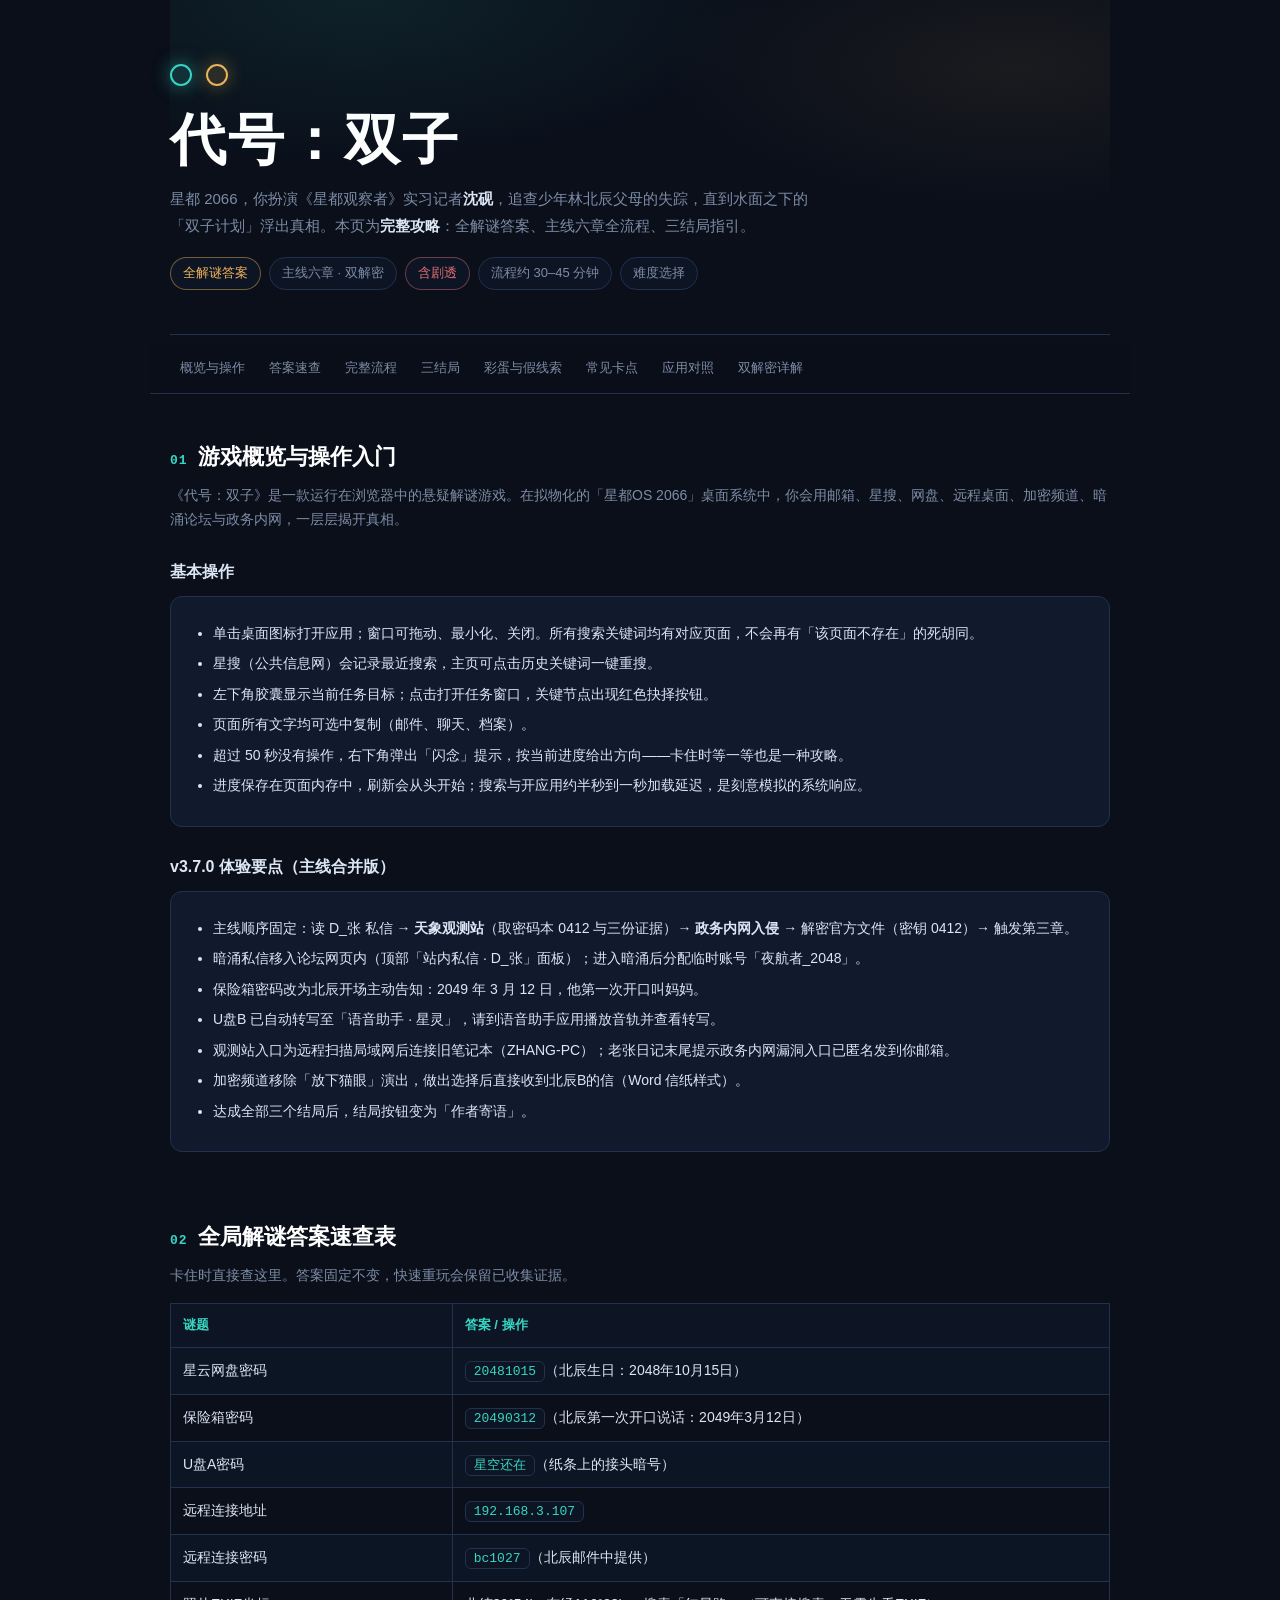
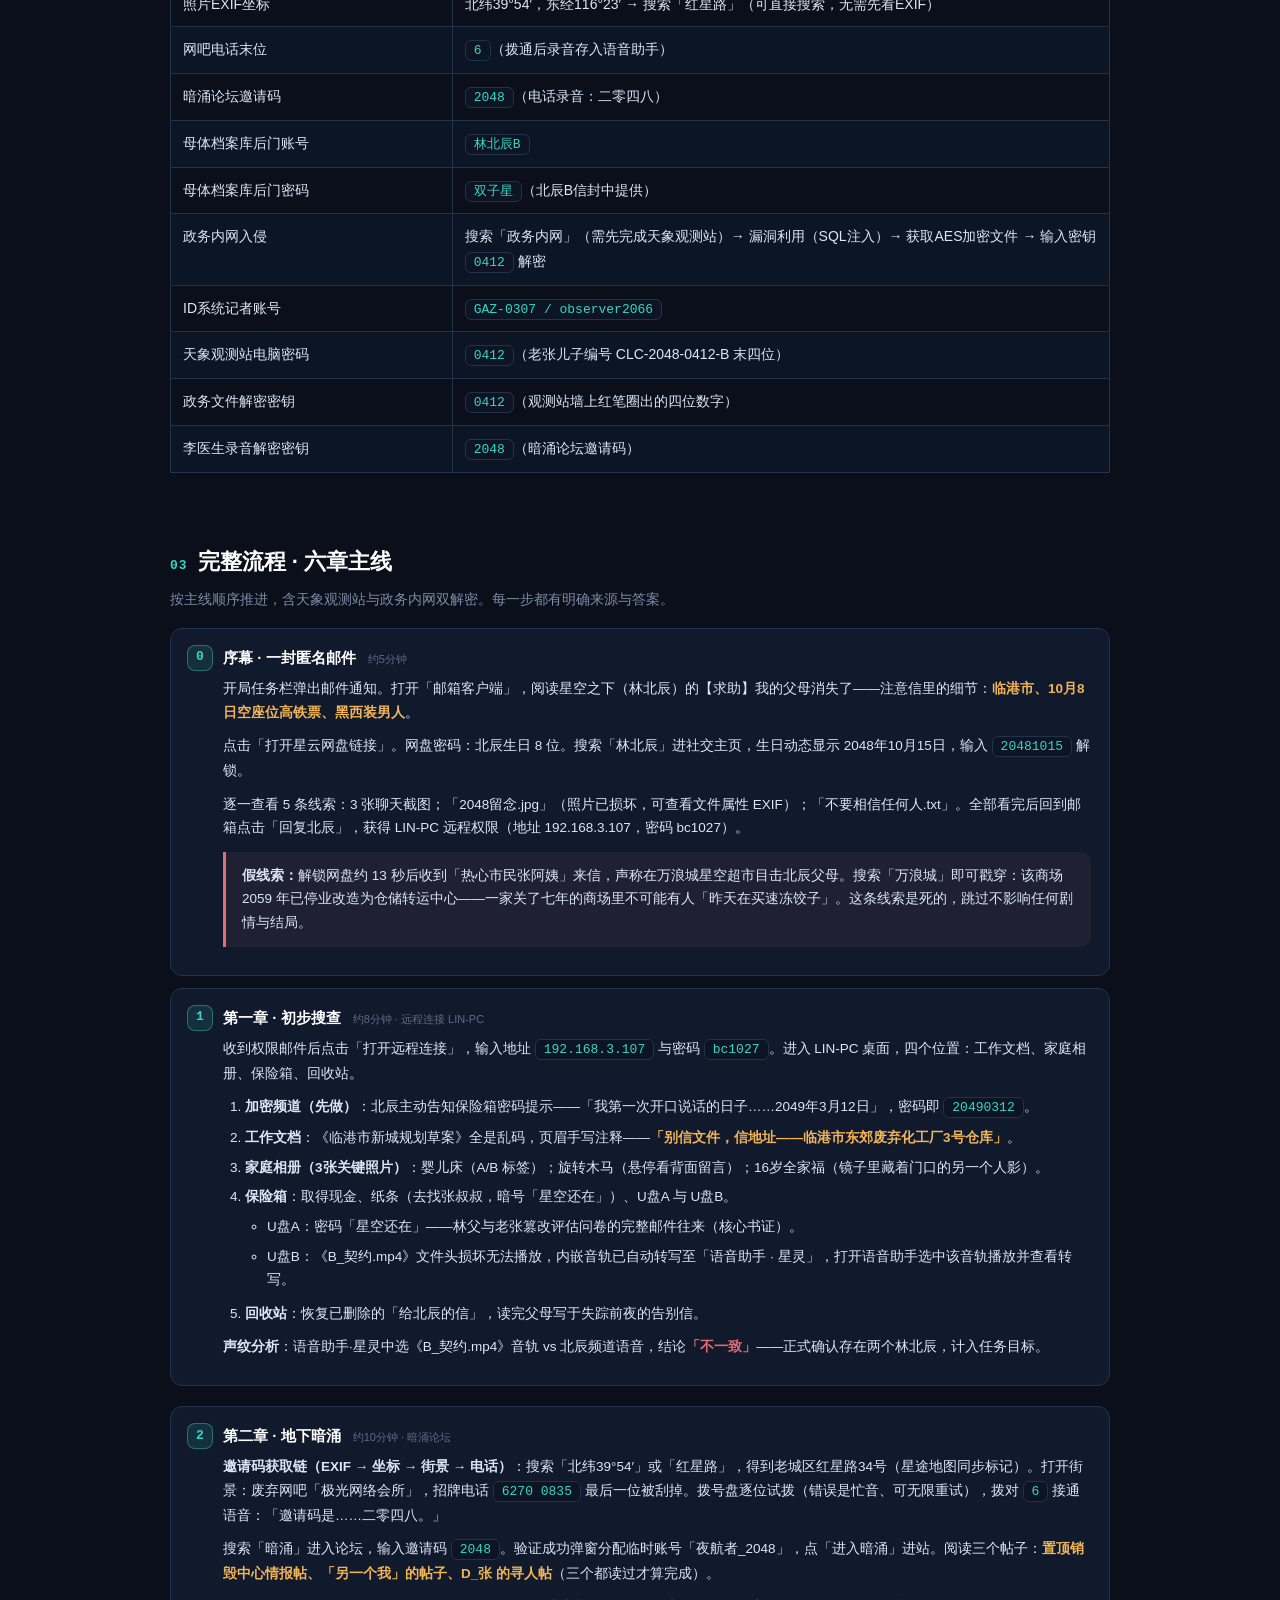
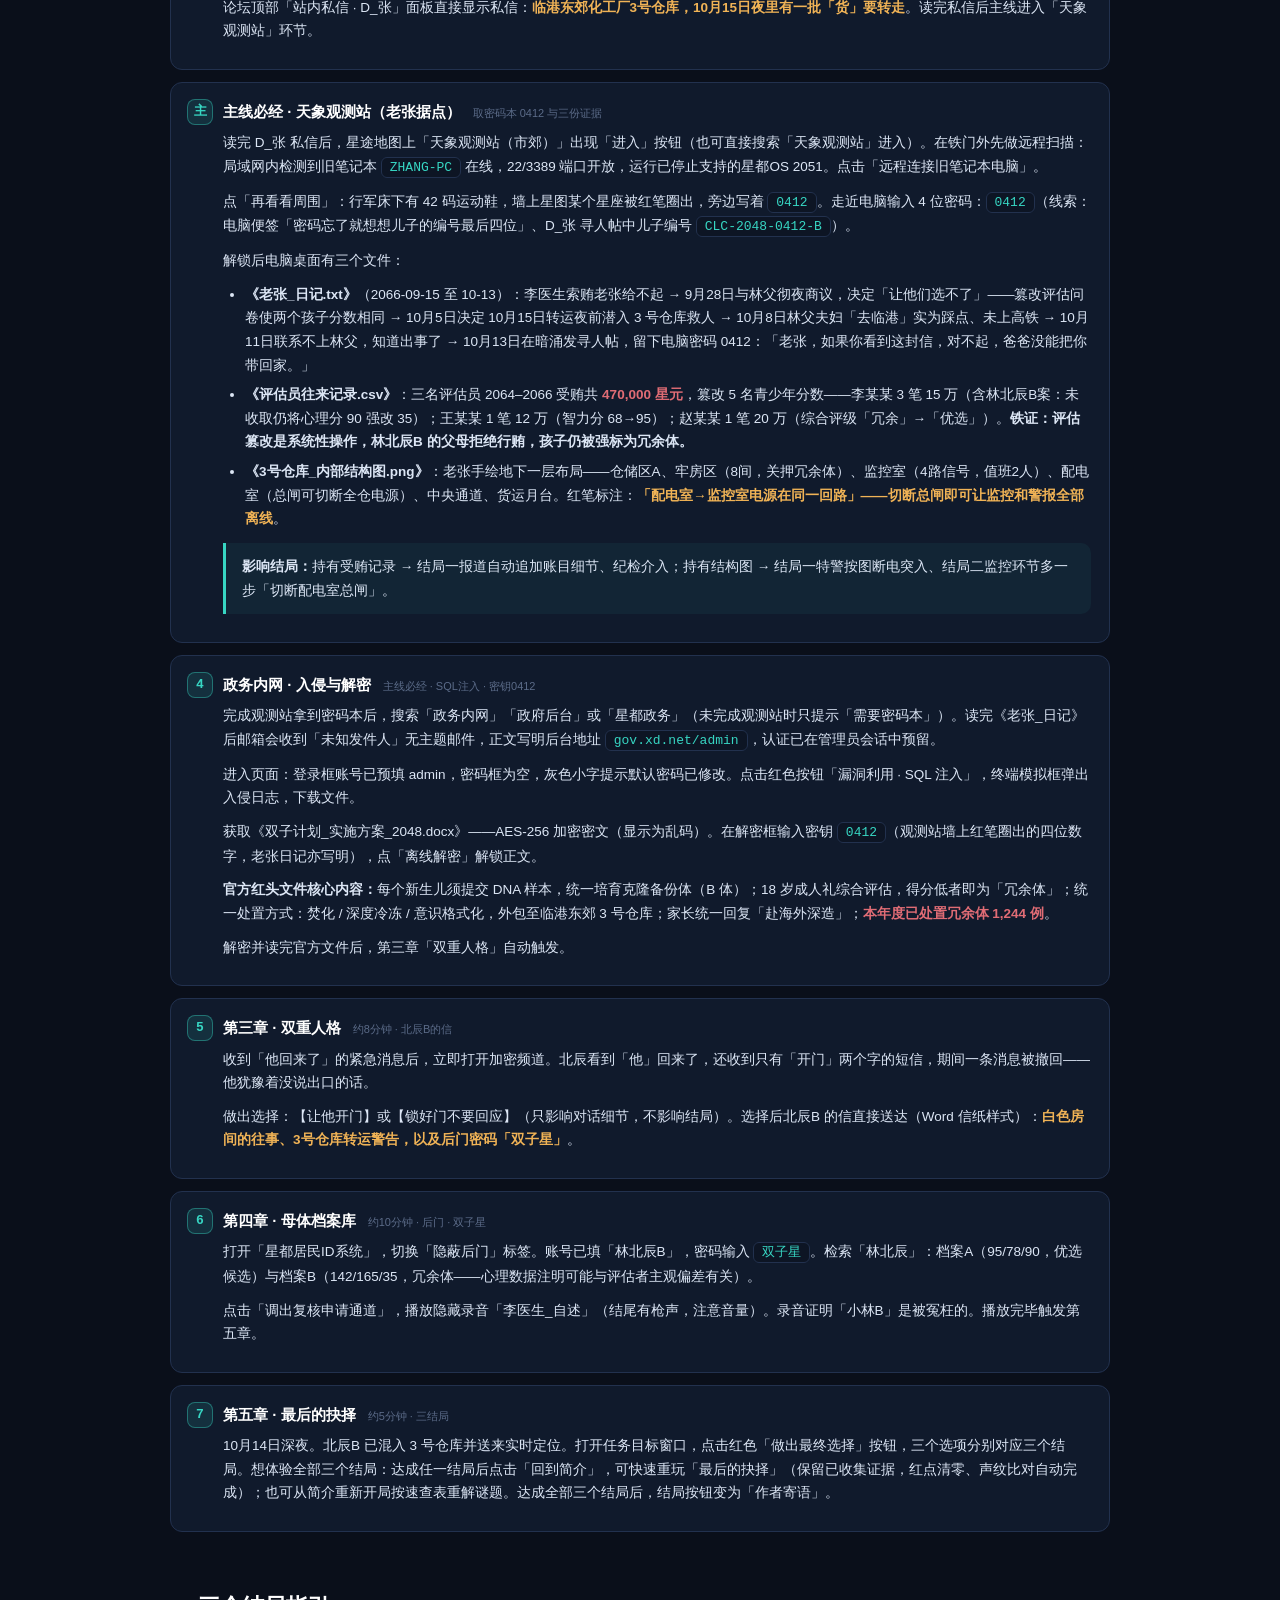
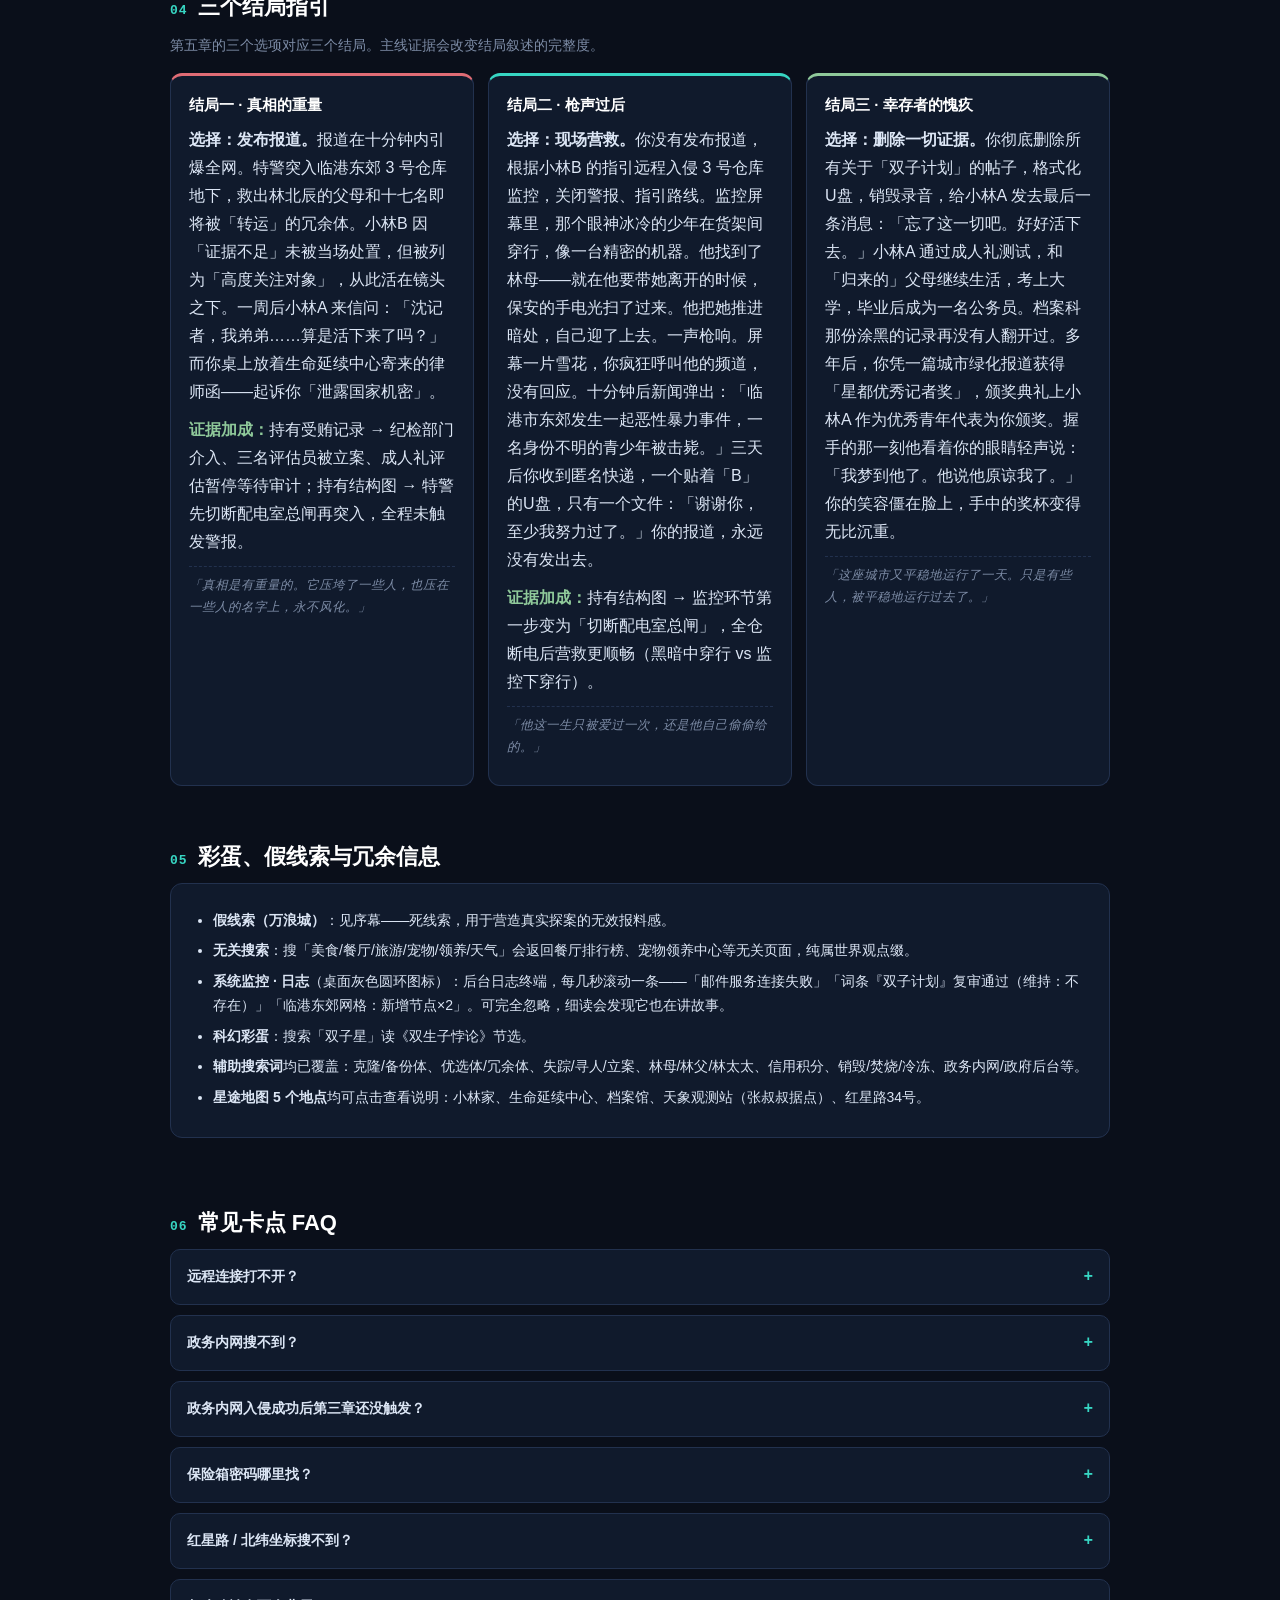
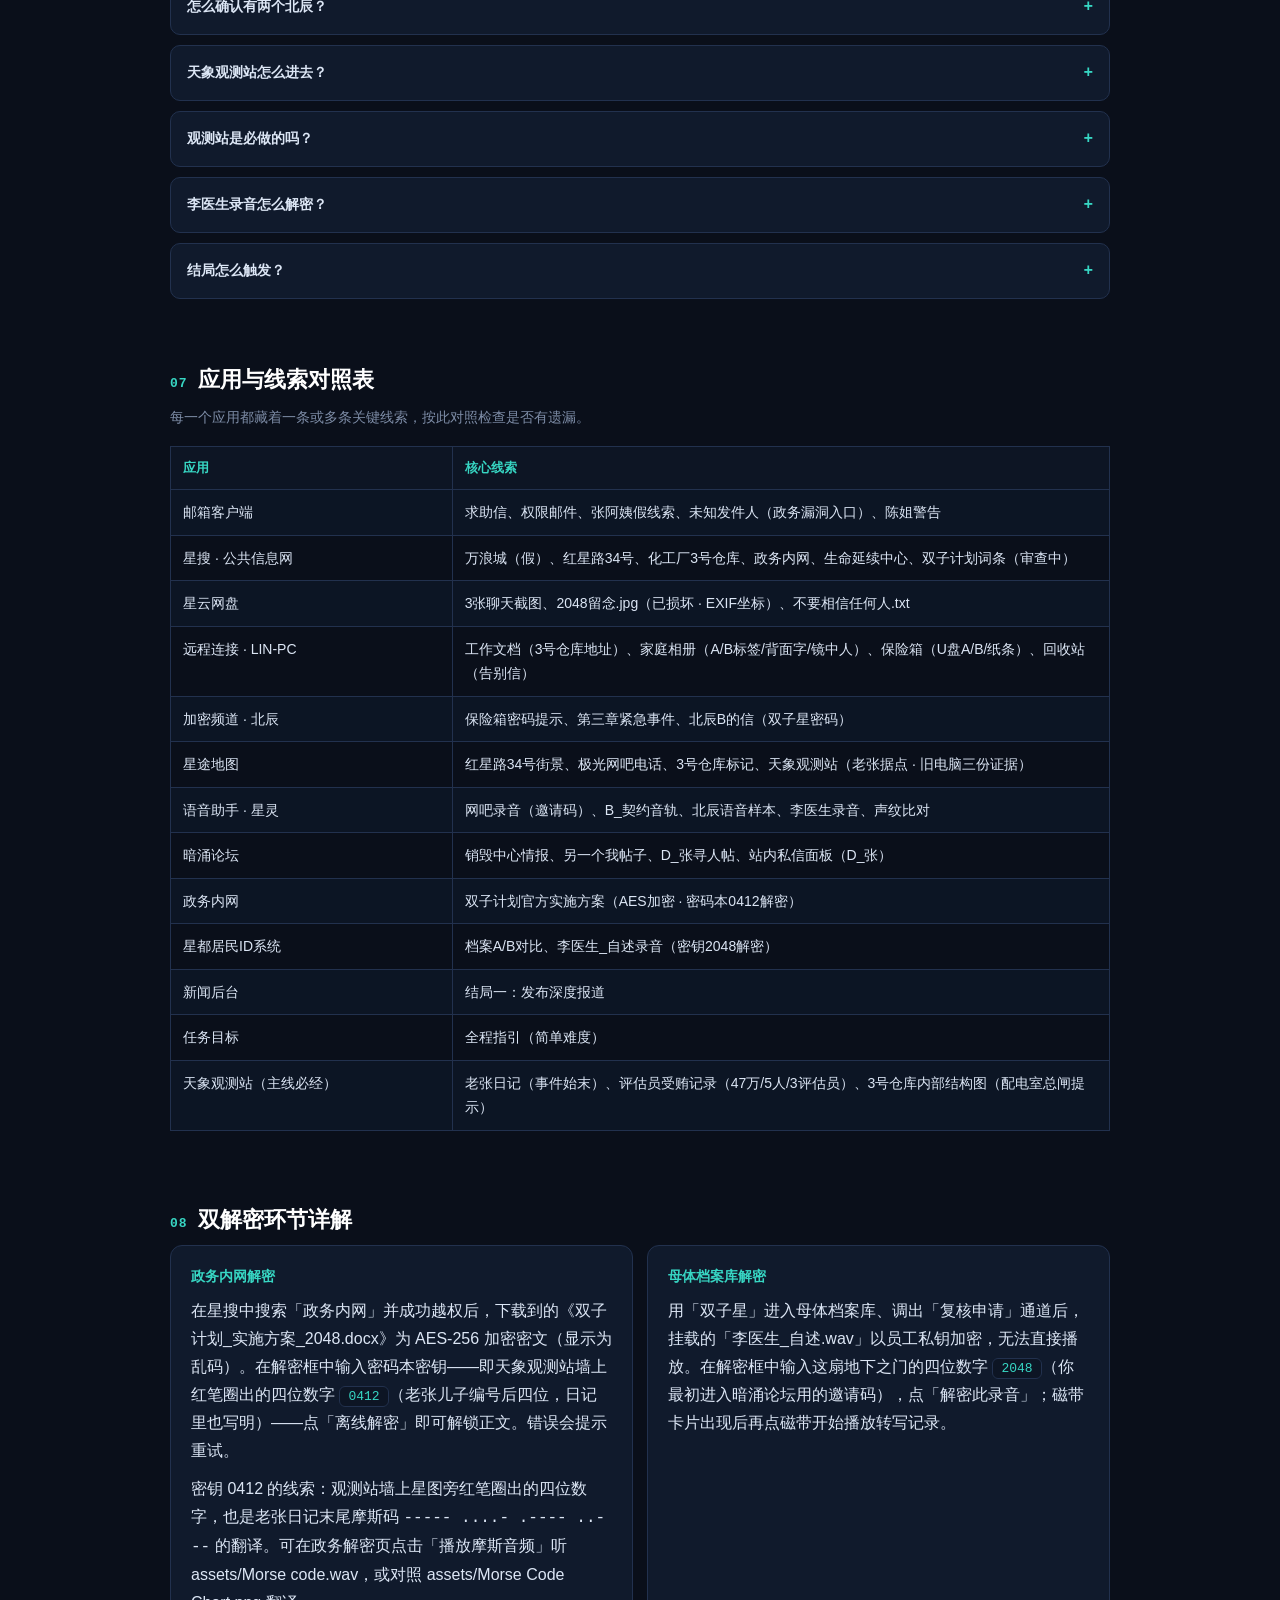
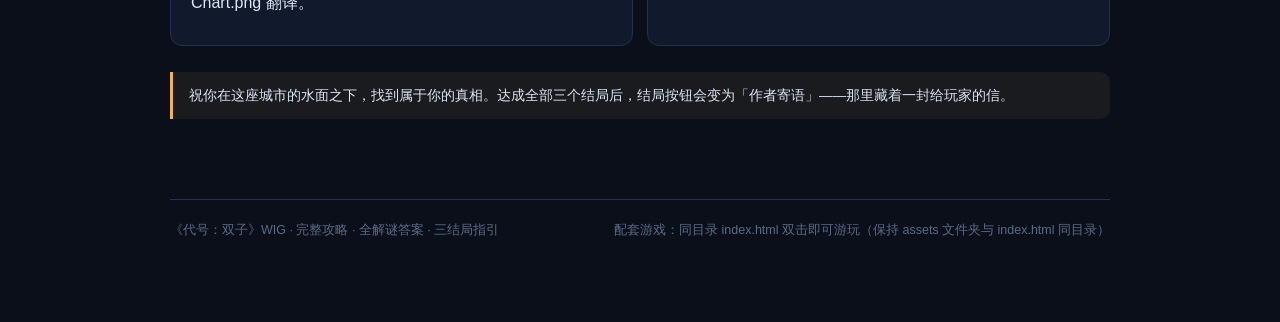
==== Strategy Guide.html @ 570def4f "Add files via upload" ====
<!DOCTYPE html>
<html lang="zh-CN">
<head>
<meta charset="UTF-8">
<meta name="viewport" content="width=device-width, initial-scale=1.0">
<title>代号：双子 · 完整攻略</title>
<link rel="icon" href="data:image/svg+xml,%3Csvg xmlns='http://www.w3.org/2000/svg' viewBox='0 0 24 24'%3E%3Ccircle cx='9' cy='12' r='4' fill='none' stroke='%2337d6c3' stroke-width='2'/%3E%3Ccircle cx='15' cy='12' r='4' fill='none' stroke='%23f0b356' stroke-width='2'/%3E%3C/svg%3E">
<style>
  :root{
    --bg:#0a0f1a; --panel:#101a2c; --panel2:#0d1524; --line:#22314e;
    --ink:#dce6f5; --dim:#7d8ca6; --dim2:#5b6b88;
    --cy:#37d6c3; --gold:#f0b356; --red:#e06c75; --green:#8fc99a; --blue:#7fb8d8;
    --mono:Consolas,"Courier New",monospace;
  }
  *{box-sizing:border-box;margin:0;padding:0;}
  html{scroll-behavior:smooth;}
  body{background:var(--bg);color:var(--ink);font-family:"Noto Sans SC","Microsoft YaHei","PingFang SC",sans-serif;line-height:1.75;}
  .wrap{max-width:980px;margin:0 auto;padding:0 20px 80px;}
  a{color:var(--cy);text-decoration:none;}
  a:hover{text-decoration:underline;}

  /* ===== Hero ===== */
  .hero{position:relative;padding:64px 0 44px;border-bottom:1px solid var(--line);margin-bottom:8px;}
  .hero::before{content:"";position:absolute;inset:0;background:radial-gradient(600px 240px at 20% 0%,rgba(55,214,195,.09),transparent 70%),radial-gradient(500px 200px at 90% 20%,rgba(240,179,86,.07),transparent 70%);pointer-events:none;}
  .twins{display:flex;gap:14px;align-items:center;margin-bottom:22px;}
  .dot{width:22px;height:22px;border-radius:50%;}
  .dotA{background:rgba(55,214,195,.14);border:2px solid var(--cy);box-shadow:0 0 18px rgba(55,214,195,.5);}
  .dotB{background:rgba(240,179,86,.14);border:2px solid var(--gold);box-shadow:0 0 18px rgba(240,179,86,.4);}
  .hero h1{font-size:clamp(34px,6vw,56px);font-weight:800;letter-spacing:2px;color:#fff;line-height:1.15;}
  .hero .sub{margin-top:14px;font-size:15px;color:var(--dim);max-width:640px;}
  .hero .sub b{color:var(--ink);font-weight:600;}
  .hero .meta{margin-top:18px;display:flex;flex-wrap:wrap;gap:8px;}
  .tag{font-size:13px;padding:4px 12px;border-radius:999px;border:1px solid var(--line);color:var(--dim);background:var(--panel2);}
  .tag.hot{border-color:rgba(240,179,86,.45);color:var(--gold);}
  .tag.warn{border-color:rgba(224,108,117,.45);color:var(--red);}

  /* ===== Sticky nav ===== */
  nav{position:sticky;top:0;z-index:50;background:rgba(10,15,26,.92);backdrop-filter:blur(8px);border-bottom:1px solid var(--line);margin:0 -20px;padding:0 20px;}
  .nav-inner{max-width:980px;margin:0 auto;display:flex;gap:4px;overflow-x:auto;white-space:nowrap;padding:8px 0;}
  .nav-inner a{font-size:13px;color:var(--dim);padding:6px 10px;border-radius:8px;}
  .nav-inner a:hover{color:var(--cy);background:rgba(55,214,195,.08);text-decoration:none;}

  /* ===== Sections ===== */
  section{padding:44px 0 8px;}
  h2{font-size:22px;font-weight:800;color:#fff;margin-bottom:6px;display:flex;align-items:baseline;gap:10px;}
  h2 .no{font-family:var(--mono);font-size:13px;color:var(--cy);letter-spacing:1px;}
  .sec-note{font-size:13px;color:var(--dim2);margin-bottom:18px;}
  h3{font-size:16px;font-weight:700;color:var(--ink);margin:26px 0 10px;}
  p{margin-bottom:10px;}
  .lead{font-size:14px;color:var(--dim);margin-bottom:16px;}

  .panel{background:var(--panel);border:1px solid var(--line);border-radius:12px;padding:18px 20px;margin-bottom:14px;}
  .panel .tt{font-weight:700;color:var(--cy);font-size:14px;margin-bottom:8px;}
  ul,ol{margin:6px 0 10px 22px;font-size:14px;}
  li{margin-bottom:6px;}
  .k{color:var(--gold);font-weight:700;}
  .r{color:var(--red);font-weight:700;}
  .g{color:var(--green);font-weight:700;}
  .mono{font-family:var(--mono);}
  .code{font-family:var(--mono);background:var(--panel2);border:1px solid var(--line);border-radius:6px;padding:2px 8px;font-size:13px;color:var(--cy);}
  .callout{border-left:3px solid var(--gold);background:rgba(240,179,86,.07);border-radius:0 10px 10px 0;padding:12px 16px;font-size:13.5px;margin:12px 0;}
  .callout.red{border-left-color:var(--red);background:rgba(224,108,117,.07);}
  .callout.cy{border-left-color:var(--cy);background:rgba(55,214,195,.06);}

  /* ===== Quick answers table ===== */
  table{width:100%;border-collapse:collapse;margin:12px 0 18px;font-size:14px;table-layout:fixed;}
  colgroup col.c1{width:30%;}
  colgroup col.c2{width:70%;}
  th{background:var(--panel2);color:var(--cy);text-align:left;font-weight:700;font-size:13px;padding:10px 12px;border:1px solid var(--line);}
  td{padding:10px 12px;border:1px solid var(--line);vertical-align:top;color:var(--ink);}
  tr:nth-child(even) td{background:rgba(16,26,44,.55);}
  td .code{white-space:normal;word-break:break-all;}

  /* ===== Flow steps ===== */
  .step{position:relative;padding:16px 18px 16px 52px;border:1px solid var(--line);border-radius:12px;background:var(--panel);margin-bottom:12px;}
  .step .num{position:absolute;left:16px;top:16px;width:26px;height:26px;border-radius:8px;background:rgba(55,214,195,.12);border:1px solid rgba(55,214,195,.4);color:var(--cy);font-family:var(--mono);font-size:13px;display:flex;align-items:center;justify-content:center;font-weight:700;}
  .step h4{font-size:15px;color:#fff;margin-bottom:6px;}
  .step h4 .dur{font-size:11px;color:var(--dim2);font-weight:400;margin-left:8px;}
  .step p,.step li{font-size:13.5px;}

  /* ===== Endings ===== */
  .endings{display:flex;flex-wrap:wrap;gap:14px;margin-top:12px;}
  .ending{flex:1 1 280px;border:1px solid var(--line);border-radius:12px;padding:16px 18px;background:var(--panel);}
  .ending.e1{border-top:3px solid var(--red);}
  .ending.e2{border-top:3px solid var(--cy);}
  .ending.e3{border-top:3px solid var(--green);}
  .ending h4{font-size:15px;color:#fff;margin-bottom:8px;}
  .ending .q{font-style:italic;font-size:12.5px;color:var(--dim);border-top:1px dashed var(--line);margin-top:10px;padding-top:8px;}

  /* ===== FAQ ===== */
  details{background:var(--panel);border:1px solid var(--line);border-radius:10px;margin-bottom:10px;overflow:hidden;}
  summary{cursor:pointer;padding:13px 16px;font-size:14px;font-weight:600;color:var(--ink);list-style:none;display:flex;justify-content:space-between;align-items:center;}
  summary::-webkit-details-marker{display:none;}
  summary::after{content:"+";font-family:var(--mono);color:var(--cy);font-size:16px;}
  details[open] summary::after{content:"–";}
  details .faq-body{padding:0 16px 14px;font-size:13.5px;color:var(--dim);}

  .two-col{display:flex;flex-wrap:wrap;gap:14px;}
  .two-col>div{flex:1 1 420px;}
  footer{margin-top:60px;padding-top:20px;border-top:1px solid var(--line);font-size:12.5px;color:var(--dim2);display:flex;justify-content:space-between;flex-wrap:wrap;gap:8px;}
  @media(max-width:640px){
    .hero{padding:44px 0 32px;}
    section{padding:32px 0 6px;}
    h2{font-size:19px;}
    .nav-inner a{padding:12px 10px;font-size:13px;min-height:44px;display:flex;align-items:center;}
  }
</style>
</head>
<body>
<div class="wrap">

  <header class="hero">
    <div class="twins"><span class="dot dotA"></span><span class="dot dotB"></span></div>
    <h1>代号：双子</h1>
    <p class="sub">星都 2066，你扮演《星都观察者》实习记者<b>沈砚</b>，追查少年林北辰父母的失踪，直到水面之下的「双子计划」浮出真相。本页为<b>完整攻略</b>：全解谜答案、主线六章全流程、三结局指引。</p>
    <div class="meta">
      <span class="tag hot">全解谜答案</span>
      <span class="tag">主线六章 · 双解密</span>
      <span class="tag warn">含剧透</span>
      <span class="tag">流程约 30–45 分钟</span>
      <span class="tag">难度选择</span>
    </div>
  </header>

  <nav><div class="nav-inner">
    <a href="#overview">概览与操作</a>
    <a href="#answers">答案速查</a>
    <a href="#flow">完整流程</a>
    <a href="#endings">三结局</a>
    <a href="#easter">彩蛋与假线索</a>
    <a href="#faq">常见卡点</a>
    <a href="#apps">应用对照</a>
    <a href="#decrypt">双解密详解</a>
  </div></nav>

  <!-- ===== 概览 ===== -->
  <section id="overview">
    <h2><span class="no">01</span>游戏概览与操作入门</h2>
    <p class="lead">《代号：双子》是一款运行在浏览器中的悬疑解谜游戏。在拟物化的「星都OS 2066」桌面系统中，你会用邮箱、星搜、网盘、远程桌面、加密频道、暗涌论坛与政务内网，一层层揭开真相。</p>

    <h3>基本操作</h3>
    <div class="panel">
      <ul>
        <li>单击桌面图标打开应用；窗口可拖动、最小化、关闭。所有搜索关键词均有对应页面，不会再有「该页面不存在」的死胡同。</li>
        <li>星搜（公共信息网）会记录最近搜索，主页可点击历史关键词一键重搜。</li>
        <li>左下角胶囊显示当前任务目标；点击打开任务窗口，关键节点出现红色抉择按钮。</li>
        <li>页面所有文字均可选中复制（邮件、聊天、档案）。</li>
        <li>超过 50 秒没有操作，右下角弹出「闪念」提示，按当前进度给出方向——卡住时等一等也是一种攻略。</li>
        <li>进度保存在页面内存中，刷新会从头开始；搜索与开应用约半秒到一秒加载延迟，是刻意模拟的系统响应。</li>
      </ul>
    </div>

    <h3>v3.7.0 体验要点（主线合并版）</h3>
    <div class="panel">
      <ul>
        <li>主线顺序固定：读 D_张 私信 → <b>天象观测站</b>（取密码本 0412 与三份证据）→ <b>政务内网入侵</b> → 解密官方文件（密钥 0412）→ 触发第三章。</li>
        <li>暗涌私信移入论坛网页内（顶部「站内私信 · D_张」面板）；进入暗涌后分配临时账号「夜航者_2048」。</li>
        <li>保险箱密码改为北辰开场主动告知：2049 年 3 月 12 日，他第一次开口叫妈妈。</li>
        <li>U盘B 已自动转写至「语音助手 · 星灵」，请到语音助手应用播放音轨并查看转写。</li>
        <li>观测站入口为远程扫描局域网后连接旧笔记本（ZHANG-PC）；老张日记末尾提示政务内网漏洞入口已匿名发到你邮箱。</li>
        <li>加密频道移除「放下猫眼」演出，做出选择后直接收到北辰B的信（Word 信纸样式）。</li>
        <li>达成全部三个结局后，结局按钮变为「作者寄语」。</li>
      </ul>
    </div>
  </section>

  <!-- ===== 答案速查 ===== -->
  <section id="answers">
    <h2><span class="no">02</span>全局解谜答案速查表</h2>
    <p class="lead">卡住时直接查这里。答案固定不变，快速重玩会保留已收集证据。</p>
    <table>
      <colgroup><col class="c1"><col class="c2"></colgroup>
      <tr><th>谜题</th><th>答案 / 操作</th></tr>
      <tr><td>星云网盘密码</td><td><span class="code">20481015</span>（北辰生日：2048年10月15日）</td></tr>
      <tr><td>保险箱密码</td><td><span class="code">20490312</span>（北辰第一次开口说话：2049年3月12日）</td></tr>
      <tr><td>U盘A密码</td><td><span class="code">星空还在</span>（纸条上的接头暗号）</td></tr>
      <tr><td>远程连接地址</td><td><span class="code">192.168.3.107</span></td></tr>
      <tr><td>远程连接密码</td><td><span class="code">bc1027</span>（北辰邮件中提供）</td></tr>
      <tr><td>照片EXIF坐标</td><td>北纬39°54′，东经116°23′ → 搜索「红星路」（可直接搜索，无需先看EXIF）</td></tr>
      <tr><td>网吧电话末位</td><td><span class="code">6</span>（拨通后录音存入语音助手）</td></tr>
      <tr><td>暗涌论坛邀请码</td><td><span class="code">2048</span>（电话录音：二零四八）</td></tr>
      <tr><td>母体档案库后门账号</td><td><span class="code">林北辰B</span></td></tr>
      <tr><td>母体档案库后门密码</td><td><span class="code">双子星</span>（北辰B信封中提供）</td></tr>
      <tr><td>政务内网入侵</td><td>搜索「政务内网」（需先完成天象观测站）→ 漏洞利用（SQL注入）→ 获取AES加密文件 → 输入密钥 <span class="code">0412</span> 解密</td></tr>
      <tr><td>ID系统记者账号</td><td><span class="code">GAZ-0307 / observer2066</span></td></tr>
      <tr><td>天象观测站电脑密码</td><td><span class="code">0412</span>（老张儿子编号 CLC-2048-0412-B 末四位）</td></tr>
      <tr><td>政务文件解密密钥</td><td><span class="code">0412</span>（观测站墙上红笔圈出的四位数字）</td></tr>
      <tr><td>李医生录音解密密钥</td><td><span class="code">2048</span>（暗涌论坛邀请码）</td></tr>
    </table>
  </section>

  <!-- ===== 完整流程 ===== -->
  <section id="flow">
    <h2><span class="no">03</span>完整流程 · 六章主线</h2>
    <p class="lead">按主线顺序推进，含天象观测站与政务内网双解密。每一步都有明确来源与答案。</p>

    <div class="step"><div class="num">0</div>
      <h4>序幕 · 一封匿名邮件 <span class="dur">约5分钟</span></h4>
      <p>开局任务栏弹出邮件通知。打开「邮箱客户端」，阅读星空之下（林北辰）的【求助】我的父母消失了——注意信里的细节：<span class="k">临港市、10月8日空座位高铁票、黑西装男人</span>。</p>
      <p>点击「打开星云网盘链接」。网盘密码：北辰生日 8 位。搜索「林北辰」进社交主页，生日动态显示 2048年10月15日，输入 <span class="code">20481015</span> 解锁。</p>
      <p>逐一查看 5 条线索：3 张聊天截图；「2048留念.jpg」（照片已损坏，可查看文件属性 EXIF）；「不要相信任何人.txt」。全部看完后回到邮箱点击「回复北辰」，获得 LIN-PC 远程权限（地址 192.168.3.107，密码 bc1027）。</p>
      <div class="callout red"><b>假线索：</b>解锁网盘约 13 秒后收到「热心市民张阿姨」来信，声称在万浪城星空超市目击北辰父母。搜索「万浪城」即可戳穿：该商场 2059 年已停业改造为仓储转运中心——一家关了七年的商场里不可能有人「昨天在买速冻饺子」。这条线索是死的，跳过不影响任何剧情与结局。</div>
    </div>

    <div class="step"><div class="num">1</div>
      <h4>第一章 · 初步搜查 <span class="dur">约8分钟 · 远程连接 LIN-PC</span></h4>
      <p>收到权限邮件后点击「打开远程连接」，输入地址 <span class="code">192.168.3.107</span> 与密码 <span class="code">bc1027</span>。进入 LIN-PC 桌面，四个位置：工作文档、家庭相册、保险箱、回收站。</p>
      <ol>
        <li><b>加密频道（先做）</b>：北辰主动告知保险箱密码提示——「我第一次开口说话的日子……2049年3月12日」，密码即 <span class="code">20490312</span>。</li>
        <li><b>工作文档</b>：《临港市新城规划草案》全是乱码，页眉手写注释——<span class="k">「别信文件，信地址——临港市东郊废弃化工厂3号仓库」</span>。</li>
        <li><b>家庭相册（3张关键照片）</b>：婴儿床（A/B 标签）；旋转木马（悬停看背面留言）；16岁全家福（镜子里藏着门口的另一个人影）。</li>
        <li><b>保险箱</b>：取得现金、纸条（去找张叔叔，暗号「星空还在」）、U盘A 与 U盘B。
          <ul>
            <li>U盘A：密码「星空还在」——林父与老张篡改评估问卷的完整邮件往来（核心书证）。</li>
            <li>U盘B：《B_契约.mp4》文件头损坏无法播放，内嵌音轨已自动转写至「语音助手 · 星灵」，打开语音助手选中该音轨播放并查看转写。</li>
          </ul>
        </li>
        <li><b>回收站</b>：恢复已删除的「给北辰的信」，读完父母写于失踪前夜的告别信。</li>
      </ol>
      <p><b>声纹分析</b>：语音助手·星灵中选《B_契约.mp4》音轨 vs 北辰频道语音，结论<span class="r">「不一致」</span>——正式确认存在两个林北辰，计入任务目标。</p>
    </div>
  </section>

    <div class="step"><div class="num">2</div>
      <h4>第二章 · 地下暗涌 <span class="dur">约10分钟 · 暗涌论坛</span></h4>
      <p><b>邀请码获取链（EXIF → 坐标 → 街景 → 电话）</b>：搜索「北纬39°54′」或「红星路」，得到老城区红星路34号（星途地图同步标记）。打开街景：废弃网吧「极光网络会所」，招牌电话 <span class="code">6270 0835</span> 最后一位被刮掉。拨号盘逐位试拨（错误是忙音、可无限重试），拨对 <span class="code">6</span> 接通语音：「邀请码是……二零四八。」</p>
      <p>搜索「暗涌」进入论坛，输入邀请码 <span class="code">2048</span>。验证成功弹窗分配临时账号「夜航者_2048」，点「进入暗涌」进站。阅读三个帖子：<span class="k">置顶销毁中心情报帖、「另一个我」的帖子、D_张 的寻人帖</span>（三个都读过才算完成）。</p>
      <p>论坛顶部「站内私信 · D_张」面板直接显示私信：<span class="k">临港东郊化工厂3号仓库，10月15日夜里有一批「货」要转走</span>。读完私信后主线进入「天象观测站」环节。</p>
    </div>

    <div class="step"><div class="num">主</div>
      <h4>主线必经 · 天象观测站（老张据点） <span class="dur">取密码本 0412 与三份证据</span></h4>
      <p>读完 D_张 私信后，星途地图上「天象观测站（市郊）」出现「进入」按钮（也可直接搜索「天象观测站」进入）。在铁门外先做远程扫描：局域网内检测到旧笔记本 <span class="code">ZHANG-PC</span> 在线，22/3389 端口开放，运行已停止支持的星都OS 2051。点击「远程连接旧笔记本电脑」。</p>
      <p>点「再看看周围」：行军床下有 42 码运动鞋，墙上星图某个星座被红笔圈出，旁边写着 <span class="code">0412</span>。走近电脑输入 4 位密码：<span class="code">0412</span>（线索：电脑便签「密码忘了就想想儿子的编号最后四位」、D_张 寻人帖中儿子编号 <span class="code">CLC-2048-0412-B</span>）。</p>
      <p>解锁后电脑桌面有三个文件：</p>
      <ul>
        <li><b>《老张_日记.txt》</b>（2066-09-15 至 10-13）：李医生索贿老张给不起 → 9月28日与林父彻夜商议，决定「让他们选不了」——篡改评估问卷使两个孩子分数相同 → 10月5日决定 10月15日转运夜前潜入 3 号仓库救人 → 10月8日林父夫妇「去临港」实为踩点、未上高铁 → 10月11日联系不上林父，知道出事了 → 10月13日在暗涌发寻人帖，留下电脑密码 0412：「老张，如果你看到这封信，对不起，爸爸没能把你带回家。」</li>
        <li><b>《评估员往来记录.csv》</b>：三名评估员 2064–2066 受贿共 <span class="r">470,000 星元</span>，篡改 5 名青少年分数——李某某 3 笔 15 万（含林北辰B案：未收取仍将心理分 90 强改 35）；王某某 1 笔 12 万（智力分 68→95）；赵某某 1 笔 20 万（综合评级「冗余」→「优选」）。<b>铁证：评估篡改是系统性操作，林北辰B 的父母拒绝行贿，孩子仍被强标为冗余体。</b></li>
        <li><b>《3号仓库_内部结构图.png》</b>：老张手绘地下一层布局——仓储区A、牢房区（8间，关押冗余体）、监控室（4路信号，值班2人）、配电室（总闸可切断全仓电源）、中央通道、货运月台。红笔标注：<span class="k">「配电室→监控室电源在同一回路」——切断总闸即可让监控和警报全部离线</span>。</li>
      </ul>
      <div class="callout cy"><b>影响结局：</b>持有受贿记录 → 结局一报道自动追加账目细节、纪检介入；持有结构图 → 结局一特警按图断电突入、结局二监控环节多一步「切断配电室总闸」。</div>
    </div>

    <div class="step"><div class="num">4</div>
      <h4>政务内网 · 入侵与解密 <span class="dur">主线必经 · SQL注入 · 密钥0412</span></h4>
      <p>完成观测站拿到密码本后，搜索「政务内网」「政府后台」或「星都政务」（未完成观测站时只提示「需要密码本」）。读完《老张_日记》后邮箱会收到「未知发件人」无主题邮件，正文写明后台地址 <span class="code">gov.xd.net/admin</span>，认证已在管理员会话中预留。</p>
      <p>进入页面：登录框账号已预填 admin，密码框为空，灰色小字提示默认密码已修改。点击红色按钮「漏洞利用 · SQL 注入」，终端模拟框弹出入侵日志，下载文件。</p>
      <p>获取《双子计划_实施方案_2048.docx》——AES-256 加密密文（显示为乱码）。在解密框输入密钥 <span class="code">0412</span>（观测站墙上红笔圈出的四位数字，老张日记亦写明），点「离线解密」解锁正文。</p>
      <p><b>官方红头文件核心内容：</b>每个新生儿须提交 DNA 样本，统一培育克隆备份体（B 体）；18 岁成人礼综合评估，得分低者即为「冗余体」；统一处置方式：焚化 / 深度冷冻 / 意识格式化，外包至临港东郊 3 号仓库；家长统一回复「赴海外深造」；<span class="r">本年度已处置冗余体 1,244 例</span>。</p>
      <p>解密并读完官方文件后，第三章「双重人格」自动触发。</p>
    </div>

    <div class="step"><div class="num">5</div>
      <h4>第三章 · 双重人格 <span class="dur">约8分钟 · 北辰B的信</span></h4>
      <p>收到「他回来了」的紧急消息后，立即打开加密频道。北辰看到「他」回来了，还收到只有「开门」两个字的短信，期间一条消息被撤回——他犹豫着没说出口的话。</p>
      <p>做出选择：【让他开门】或【锁好门不要回应】（只影响对话细节，不影响结局）。选择后北辰B 的信直接送达（Word 信纸样式）：<span class="k">白色房间的往事、3号仓库转运警告，以及后门密码「双子星」</span>。</p>
    </div>

    <div class="step"><div class="num">6</div>
      <h4>第四章 · 母体档案库 <span class="dur">约10分钟 · 后门 · 双子星</span></h4>
      <p>打开「星都居民ID系统」，切换「隐蔽后门」标签。账号已填「林北辰B」，密码输入 <span class="code">双子星</span>。检索「林北辰」：档案A（95/78/90，优选候选）与档案B（142/165/35，冗余体——心理数据注明可能与评估者主观偏差有关）。</p>
      <p>点击「调出复核申请通道」，播放隐藏录音「李医生_自述」（结尾有枪声，注意音量）。录音证明「小林B」是被冤枉的。播放完毕触发第五章。</p>
    </div>

    <div class="step"><div class="num">7</div>
      <h4>第五章 · 最后的抉择 <span class="dur">约5分钟 · 三结局</span></h4>
      <p>10月14日深夜。北辰B 已混入 3 号仓库并送来实时定位。打开任务目标窗口，点击红色「做出最终选择」按钮，三个选项分别对应三个结局。想体验全部三个结局：达成任一结局后点击「回到简介」，可快速重玩「最后的抉择」（保留已收集证据，红点清零、声纹比对自动完成）；也可从简介重新开局按速查表重解谜题。达成全部三个结局后，结局按钮变为「作者寄语」。</p>
    </div>
  </section>

  <!-- ===== 三结局 ===== -->
  <section id="endings">
    <h2><span class="no">04</span>三个结局指引</h2>
    <p class="lead">第五章的三个选项对应三个结局。主线证据会改变结局叙述的完整度。</p>
    <div class="endings">
      <div class="ending e1">
        <h4>结局一 · 真相的重量</h4>
        <p><b>选择：发布报道。</b>报道在十分钟内引爆全网。特警突入临港东郊 3 号仓库地下，救出林北辰的父母和十七名即将被「转运」的冗余体。小林B 因「证据不足」未被当场处置，但被列为「高度关注对象」，从此活在镜头之下。一周后小林A 来信问：「沈记者，我弟弟……算是活下来了吗？」而你桌上放着生命延续中心寄来的律师函——起诉你「泄露国家机密」。</p>
        <p><span class="g">证据加成：</span>持有受贿记录 → 纪检部门介入、三名评估员被立案、成人礼评估暂停等待审计；持有结构图 → 特警先切断配电室总闸再突入，全程未触发警报。</p>
        <p class="q">「真相是有重量的。它压垮了一些人，也压在一些人的名字上，永不风化。」</p>
      </div>
      <div class="ending e2">
        <h4>结局二 · 枪声过后</h4>
        <p><b>选择：现场营救。</b>你没有发布报道，根据小林B 的指引远程入侵 3 号仓库监控，关闭警报、指引路线。监控屏幕里，那个眼神冰冷的少年在货架间穿行，像一台精密的机器。他找到了林母——就在他要带她离开的时候，保安的手电光扫了过来。他把她推进暗处，自己迎了上去。一声枪响。屏幕一片雪花，你疯狂呼叫他的频道，没有回应。十分钟后新闻弹出：「临港市东郊发生一起恶性暴力事件，一名身份不明的青少年被击毙。」三天后你收到匿名快递，一个贴着「B」的U盘，只有一个文件：「谢谢你，至少我努力过了。」你的报道，永远没有发出去。</p>
        <p><span class="g">证据加成：</span>持有结构图 → 监控环节第一步变为「切断配电室总闸」，全仓断电后营救更顺畅（黑暗中穿行 vs 监控下穿行）。</p>
        <p class="q">「他这一生只被爱过一次，还是他自己偷偷给的。」</p>
      </div>
      <div class="ending e3">
        <h4>结局三 · 幸存者的愧疚</h4>
        <p><b>选择：删除一切证据。</b>你彻底删除所有关于「双子计划」的帖子，格式化U盘，销毁录音，给小林A 发去最后一条消息：「忘了这一切吧。好好活下去。」小林A 通过成人礼测试，和「归来的」父母继续生活，考上大学，毕业后成为一名公务员。档案科那份涂黑的记录再没有人翻开过。多年后，你凭一篇城市绿化报道获得「星都优秀记者奖」，颁奖典礼上小林A 作为优秀青年代表为你颁奖。握手的那一刻他看着你的眼睛轻声说：「我梦到他了。他说他原谅我了。」你的笑容僵在脸上，手中的奖杯变得无比沉重。</p>
        <p class="q">「这座城市又平稳地运行了一天。只是有些人，被平稳地运行过去了。」</p>
      </div>
    </div>
  </section>

  <!-- ===== 彩蛋与假线索 ===== -->
  <section id="easter">
    <h2><span class="no">05</span>彩蛋、假线索与冗余信息</h2>
    <div class="panel">
      <ul>
        <li><b>假线索（万浪城）</b>：见序幕——死线索，用于营造真实探案的无效报料感。</li>
        <li><b>无关搜索</b>：搜「美食/餐厅/旅游/宠物/领养/天气」会返回餐厅排行榜、宠物领养中心等无关页面，纯属世界观点缀。</li>
        <li><b>系统监控 · 日志</b>（桌面灰色圆环图标）：后台日志终端，每几秒滚动一条——「邮件服务连接失败」「词条『双子计划』复审通过（维持：不存在）」「临港东郊网格：新增节点×2」。可完全忽略，细读会发现它也在讲故事。</li>
        <li><b>科幻彩蛋</b>：搜索「双子星」读《双生子悖论》节选。</li>
        <li><b>辅助搜索词</b>均已覆盖：克隆/备份体、优选体/冗余体、失踪/寻人/立案、林母/林父/林太太、信用积分、销毁/焚烧/冷冻、政务内网/政府后台等。</li>
        <li><b>星途地图 5 个地点</b>均可点击查看说明：小林家、生命延续中心、档案馆、天象观测站（张叔叔据点）、红星路34号。</li>
      </ul>
    </div>
  </section>

  <!-- ===== FAQ ===== -->
  <section id="faq">
    <h2><span class="no">06</span>常见卡点 FAQ</h2>
    <details>
      <summary>远程连接打不开？</summary>
      <div class="faq-body">需要先回复北辰邮件获得权限，然后在邮件中点击「打开远程连接」，输入地址 <span class="code">192.168.3.107</span> 和密码 <span class="code">bc1027</span>。</div>
    </details>
    <details>
      <summary>政务内网搜不到？</summary>
      <div class="faq-body">必须满足两个前置：① 读完暗涌论坛三个帖子，D_张 私信会直接显示在论坛顶部「站内私信」面板；② 先完成天象观测站拿到密码本（老张日记末尾还会提示漏洞入口邮件）。未完成观测站时搜索只会提示「需要密码本」。</div>
    </details>
    <details>
      <summary>政务内网入侵成功后第三章还没触发？</summary>
      <div class="faq-body">文件是 AES-256 加密的，先用密码本 <span class="code">0412</span> 解密；解密完成后约 3 秒自动触发第三章（加密频道弹出「他回来了」的紧急消息）。若仍未触发，点开加密频道刷新即可。</div>
    </details>
    <details>
      <summary>保险箱密码哪里找？</summary>
      <div class="faq-body">打开加密频道，北辰会主动告知密码提示——「我第一次开口说话的日子」，并给出答案：2049年3月12日。密码为 <span class="code">20490312</span>。</div>
    </details>
    <details>
      <summary>红星路 / 北纬坐标搜不到？</summary>
      <div class="faq-body">已修复，任意时刻直接搜索「红星路」或「北纬39°54′」即可命中，无需先看 EXIF。</div>
    </details>
    <details>
      <summary>怎么确认有两个北辰？</summary>
      <div class="faq-body">在语音助手·星灵中，比对《B_契约.mp4》音轨 vs 北辰频道语音样本，结论「不一致」。</div>
    </details>
    <details>
      <summary>天象观测站怎么进去？</summary>
      <div class="faq-body">必须先读完暗涌论坛 D_张 的私信（第二章完成后）。之后打开星途地图，点击「天象观测站（市郊）」标记，详情中出现「进入观测站」按钮；也可以直接搜索「天象观测站」进入。没读私信时搜索只会返回废弃观测站的公开信息。</div>
    </details>
    <details>
      <summary>观测站是必做的吗？</summary>
      <div class="faq-body">必做。v3.6.0 起观测站已并入主线：它是政务内网解密（密钥 0412）的前置，也是第三章触发的必要条件。三份证据还会让结局叙述更完整。</div>
    </details>
    <details>
      <summary>李医生录音怎么解密？</summary>
      <div class="faq-body">用「双子星」进入母体档案库、调出复核通道后，录音以员工私钥加密。输入四位密钥 <span class="code">2048</span>（即暗涌论坛邀请码），点「解密此录音」后再点磁带播放。</div>
    </details>
    <details>
      <summary>结局怎么触发？</summary>
      <div class="faq-body">第五章（真相已知后）任务目标窗口会出现红色「做出最终选择」按钮。三个选项分别对应三个结局。</div>
    </details>
  </section>

  <!-- ===== 应用对照 ===== -->
  <section id="apps">
    <h2><span class="no">07</span>应用与线索对照表</h2>
    <p class="lead">每一个应用都藏着一条或多条关键线索，按此对照检查是否有遗漏。</p>
    <table>
      <colgroup><col class="c1"><col class="c2"></colgroup>
      <tr><th>应用</th><th>核心线索</th></tr>
      <tr><td>邮箱客户端</td><td>求助信、权限邮件、张阿姨假线索、未知发件人（政务漏洞入口）、陈姐警告</td></tr>
      <tr><td>星搜 · 公共信息网</td><td>万浪城（假）、红星路34号、化工厂3号仓库、政务内网、生命延续中心、双子计划词条（审查中）</td></tr>
      <tr><td>星云网盘</td><td>3张聊天截图、2048留念.jpg（已损坏 · EXIF坐标）、不要相信任何人.txt</td></tr>
      <tr><td>远程连接 · LIN-PC</td><td>工作文档（3号仓库地址）、家庭相册（A/B标签/背面字/镜中人）、保险箱（U盘A/B/纸条）、回收站（告别信）</td></tr>
      <tr><td>加密频道 · 北辰</td><td>保险箱密码提示、第三章紧急事件、北辰B的信（双子星密码）</td></tr>
      <tr><td>星途地图</td><td>红星路34号街景、极光网吧电话、3号仓库标记、天象观测站（老张据点 · 旧电脑三份证据）</td></tr>
      <tr><td>语音助手 · 星灵</td><td>网吧录音（邀请码）、B_契约音轨、北辰语音样本、李医生录音、声纹比对</td></tr>
      <tr><td>暗涌论坛</td><td>销毁中心情报、另一个我帖子、D_张寻人帖、站内私信面板（D_张）</td></tr>
      <tr><td>政务内网</td><td>双子计划官方实施方案（AES加密 · 密码本0412解密）</td></tr>
      <tr><td>星都居民ID系统</td><td>档案A/B对比、李医生_自述录音（密钥2048解密）</td></tr>
      <tr><td>新闻后台</td><td>结局一：发布深度报道</td></tr>
      <tr><td>任务目标</td><td>全程指引（简单难度）</td></tr>
      <tr><td>天象观测站（主线必经）</td><td>老张日记（事件始末）、评估员受贿记录（47万/5人/3评估员）、3号仓库内部结构图（配电室总闸提示）</td></tr>
    </table>
  </section>

  <!-- ===== 双解密详解 ===== -->
  <section id="decrypt">
    <h2><span class="no">08</span>双解密环节详解</h2>
    <div class="two-col">
      <div class="panel">
        <div class="tt">政务内网解密</div>
        <p>在星搜中搜索「政务内网」并成功越权后，下载到的《双子计划_实施方案_2048.docx》为 AES-256 加密密文（显示为乱码）。在解密框中输入密码本密钥——即天象观测站墙上红笔圈出的四位数字 <span class="code">0412</span>（老张儿子编号后四位，日记里也写明）——点「离线解密」即可解锁正文。错误会提示重试。</p>
        <p>密钥 0412 的线索：观测站墙上星图旁红笔圈出的四位数字，也是老张日记末尾摩斯码 <span class="mono">----- ....- .---- ..---</span> 的翻译。可在政务解密页点击「播放摩斯音频」听 assets/Morse code.wav，或对照 assets/Morse Code Chart.png 翻译。</p>
      </div>
      <div class="panel">
        <div class="tt">母体档案库解密</div>
        <p>用「双子星」进入母体档案库、调出「复核申请」通道后，挂载的「李医生_自述.wav」以员工私钥加密，无法直接播放。在解密框中输入这扇地下之门的四位数字 <span class="code">2048</span>（你最初进入暗涌论坛用的邀请码），点「解密此录音」；磁带卡片出现后再点磁带开始播放转写记录。</p>
      </div>
    </div>
    <div class="callout">祝你在这座城市的水面之下，找到属于你的真相。达成全部三个结局后，结局按钮会变为「作者寄语」——那里藏着一封给玩家的信。</div>
  </section>

  <footer>
    <span>《代号：双子》WIG · 完整攻略 · 全解谜答案 · 三结局指引</span>
    <span>配套游戏：同目录 index.html 双击即可游玩（保持 assets 文件夹与 index.html 同目录）</span>
  </footer>
</div>
</body>
</html>
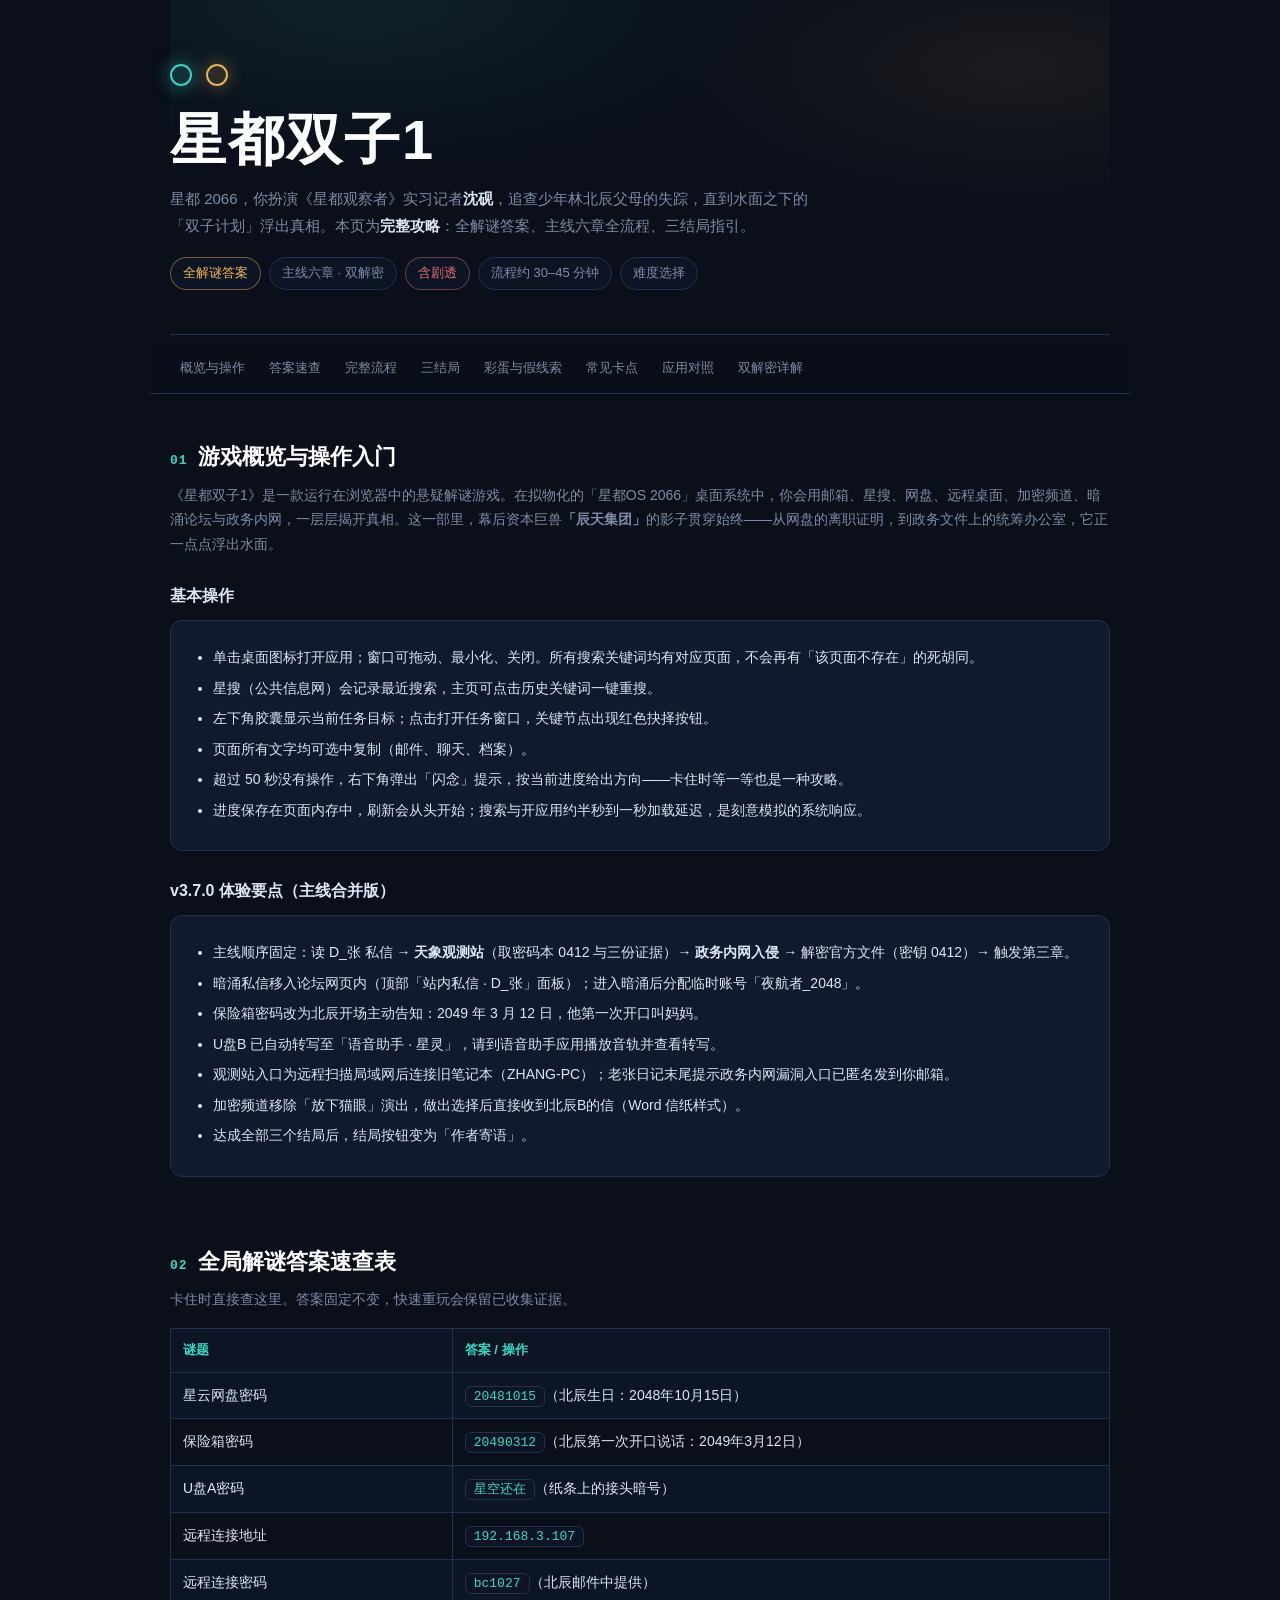
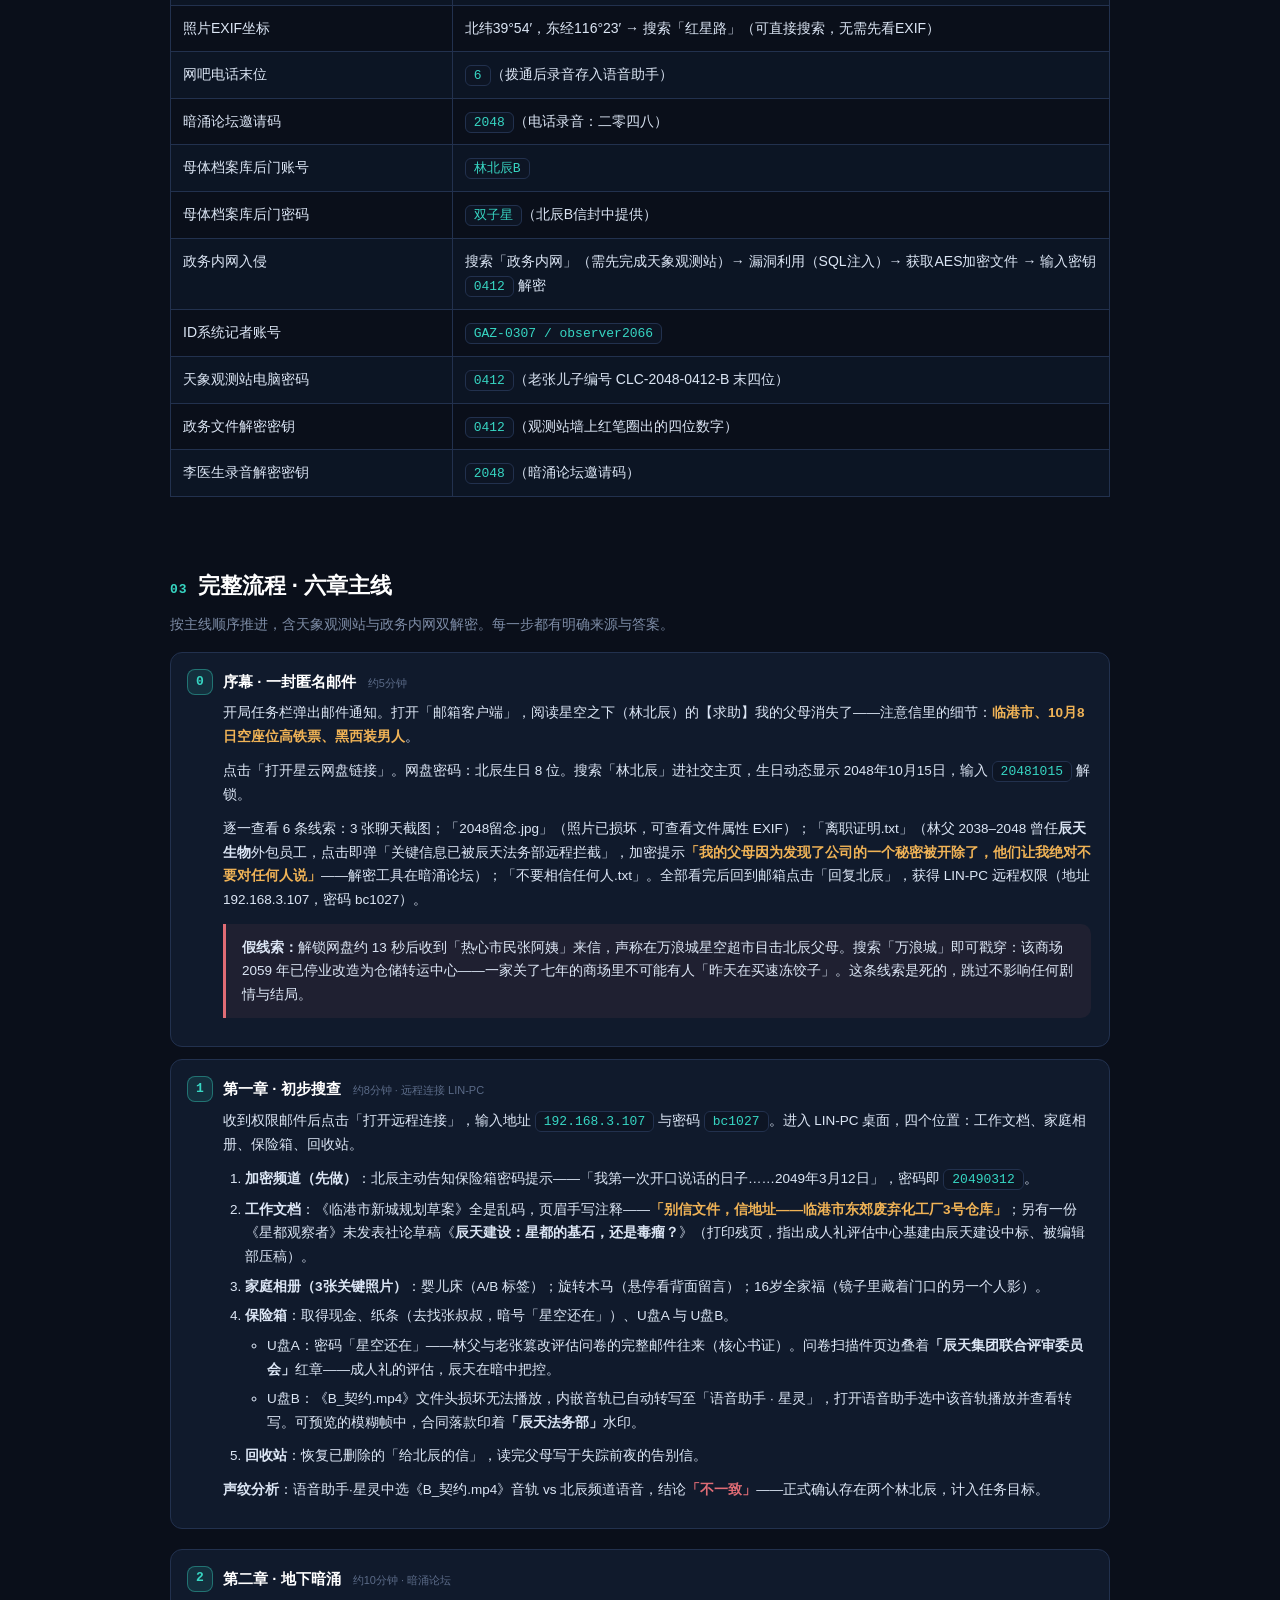
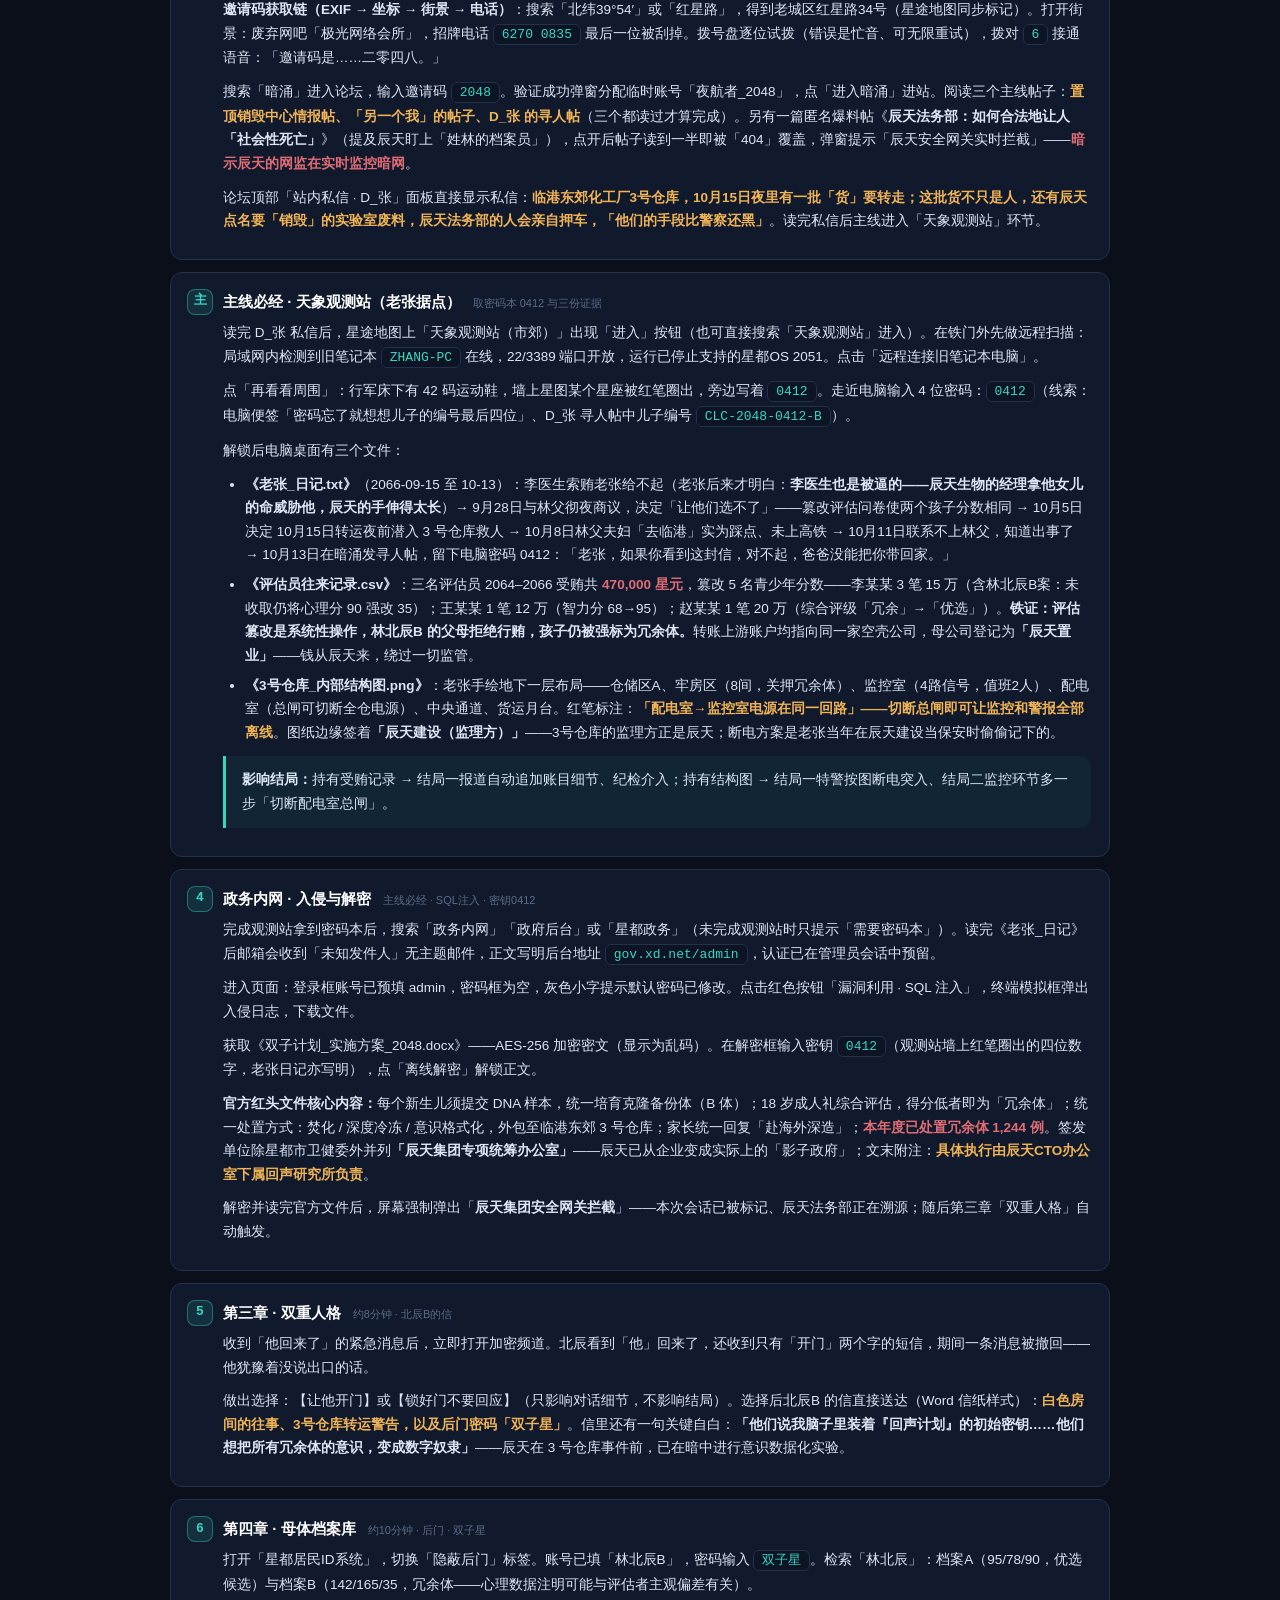
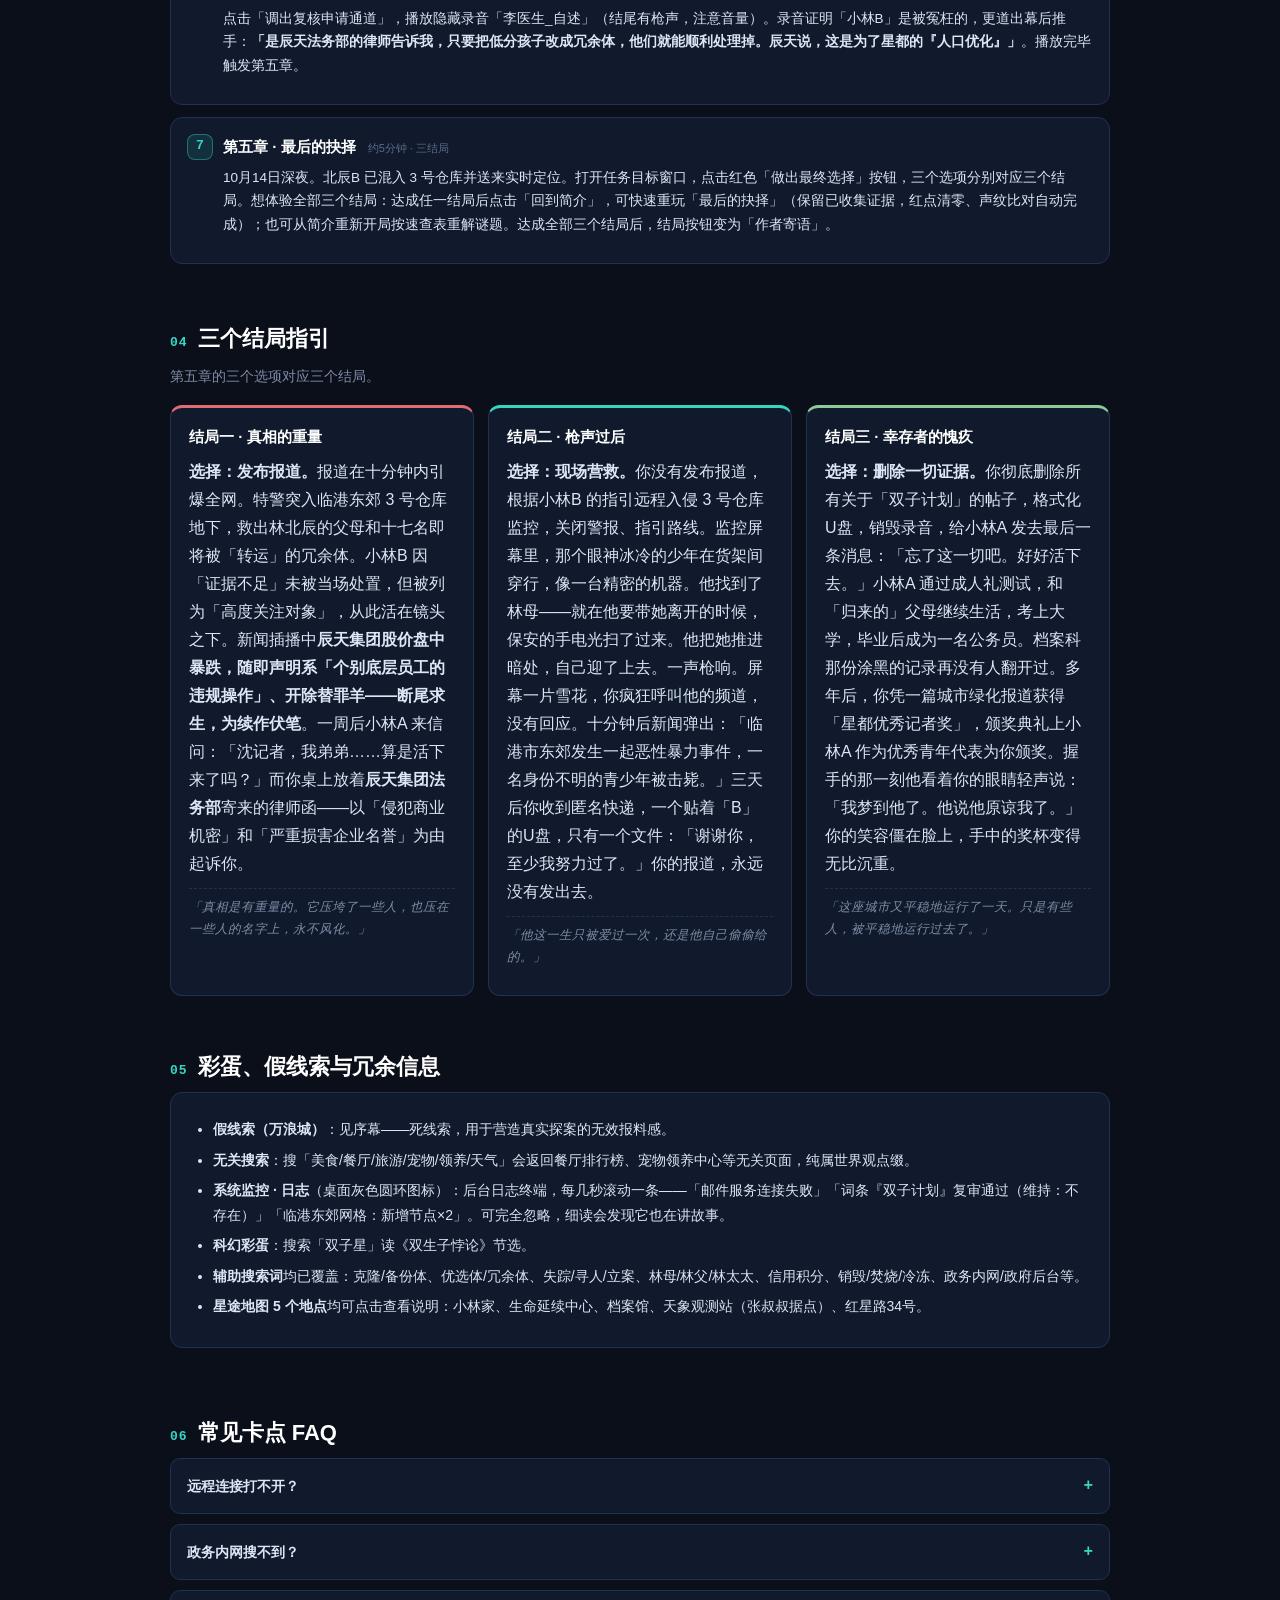
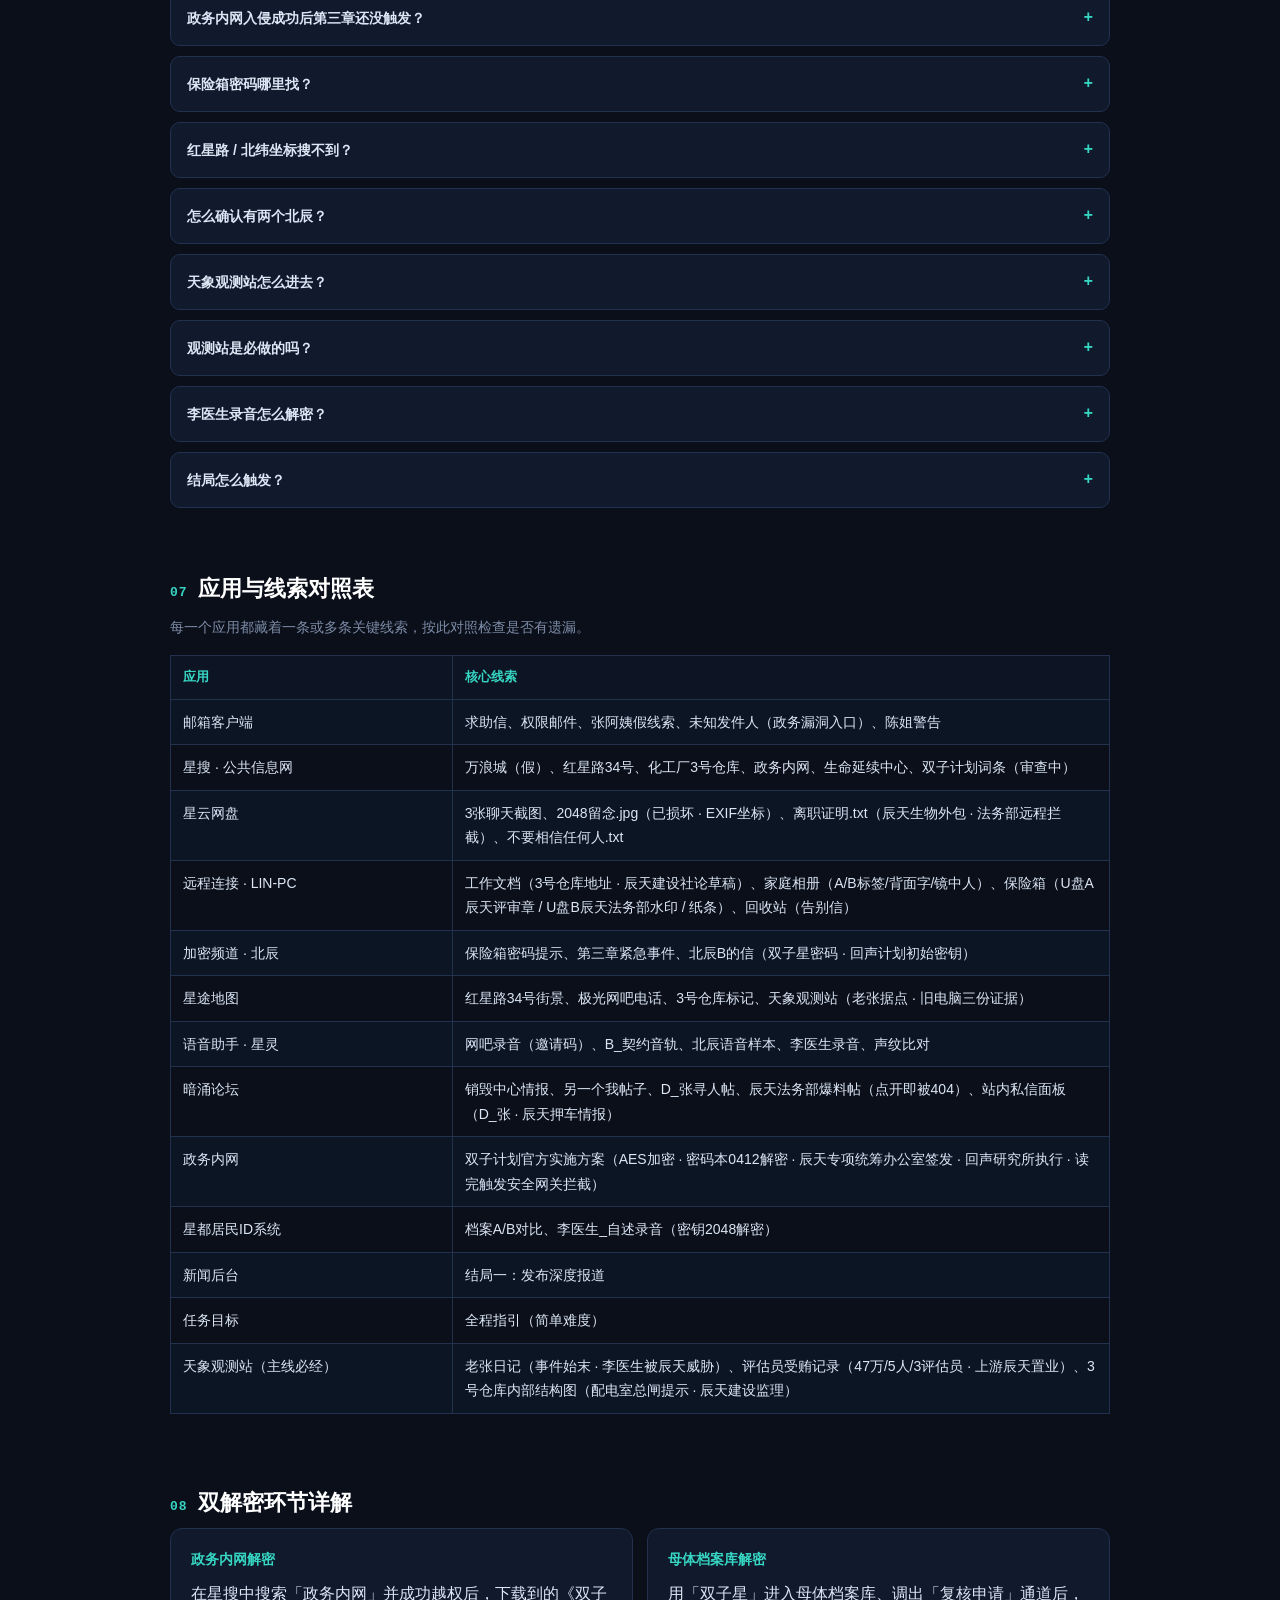
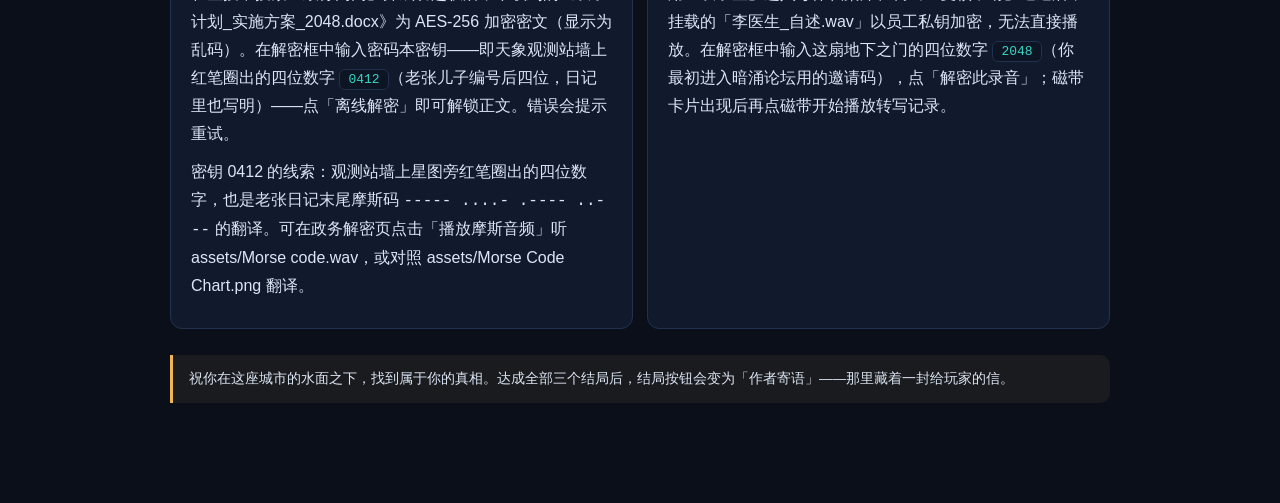
==== commit c3d9e731: "Add files via upload" ====
--- a/Strategy Guide.html
+++ b/Strategy Guide.html
@@ -3,7 +3,7 @@
 <head>
 <meta charset="UTF-8">
 <meta name="viewport" content="width=device-width, initial-scale=1.0">
-<title>代号：双子 · 完整攻略</title>
+<title>星都双子1 · 完整攻略</title>
 <link rel="icon" href="data:image/svg+xml,%3Csvg xmlns='http://www.w3.org/2000/svg' viewBox='0 0 24 24'%3E%3Ccircle cx='9' cy='12' r='4' fill='none' stroke='%2337d6c3' stroke-width='2'/%3E%3Ccircle cx='15' cy='12' r='4' fill='none' stroke='%23f0b356' stroke-width='2'/%3E%3C/svg%3E">
 <style>
   :root{
@@ -111,7 +111,7 @@
 
   <header class="hero">
     <div class="twins"><span class="dot dotA"></span><span class="dot dotB"></span></div>
-    <h1>代号：双子</h1>
+    <h1>星都双子1</h1>
     <p class="sub">星都 2066，你扮演《星都观察者》实习记者<b>沈砚</b>，追查少年林北辰父母的失踪，直到水面之下的「双子计划」浮出真相。本页为<b>完整攻略</b>：全解谜答案、主线六章全流程、三结局指引。</p>
     <div class="meta">
       <span class="tag hot">全解谜答案</span>
@@ -136,7 +136,7 @@
   <!-- ===== 概览 ===== -->
   <section id="overview">
     <h2><span class="no">01</span>游戏概览与操作入门</h2>
-    <p class="lead">《代号：双子》是一款运行在浏览器中的悬疑解谜游戏。在拟物化的「星都OS 2066」桌面系统中，你会用邮箱、星搜、网盘、远程桌面、加密频道、暗涌论坛与政务内网，一层层揭开真相。</p>
+    <p class="lead">《星都双子1》是一款运行在浏览器中的悬疑解谜游戏。在拟物化的「星都OS 2066」桌面系统中，你会用邮箱、星搜、网盘、远程桌面、加密频道、暗涌论坛与政务内网，一层层揭开真相。这一部里，幕后资本巨兽<b>「辰天集团」</b>的影子贯穿始终——从网盘的离职证明，到政务文件上的统筹办公室，它正一点点浮出水面。</p>
 
     <h3>基本操作</h3>
     <div class="panel">
@@ -198,7 +198,7 @@
       <h4>序幕 · 一封匿名邮件 <span class="dur">约5分钟</span></h4>
       <p>开局任务栏弹出邮件通知。打开「邮箱客户端」，阅读星空之下（林北辰）的【求助】我的父母消失了——注意信里的细节：<span class="k">临港市、10月8日空座位高铁票、黑西装男人</span>。</p>
       <p>点击「打开星云网盘链接」。网盘密码：北辰生日 8 位。搜索「林北辰」进社交主页，生日动态显示 2048年10月15日，输入 <span class="code">20481015</span> 解锁。</p>
-      <p>逐一查看 5 条线索：3 张聊天截图；「2048留念.jpg」（照片已损坏，可查看文件属性 EXIF）；「不要相信任何人.txt」。全部看完后回到邮箱点击「回复北辰」，获得 LIN-PC 远程权限（地址 192.168.3.107，密码 bc1027）。</p>
+      <p>逐一查看 6 条线索：3 张聊天截图；「2048留念.jpg」（照片已损坏，可查看文件属性 EXIF）；「离职证明.txt」（林父 2038–2048 曾任<b>辰天生物</b>外包员工，点击即弹「关键信息已被辰天法务部远程拦截」，加密提示<span class="k">「我的父母因为发现了公司的一个秘密被开除了，他们让我绝对不要对任何人说」</span>——解密工具在暗涌论坛）；「不要相信任何人.txt」。全部看完后回到邮箱点击「回复北辰」，获得 LIN-PC 远程权限（地址 192.168.3.107，密码 bc1027）。</p>
       <div class="callout red"><b>假线索：</b>解锁网盘约 13 秒后收到「热心市民张阿姨」来信，声称在万浪城星空超市目击北辰父母。搜索「万浪城」即可戳穿：该商场 2059 年已停业改造为仓储转运中心——一家关了七年的商场里不可能有人「昨天在买速冻饺子」。这条线索是死的，跳过不影响任何剧情与结局。</div>
     </div>
 
@@ -207,12 +207,12 @@
       <p>收到权限邮件后点击「打开远程连接」，输入地址 <span class="code">192.168.3.107</span> 与密码 <span class="code">bc1027</span>。进入 LIN-PC 桌面，四个位置：工作文档、家庭相册、保险箱、回收站。</p>
       <ol>
         <li><b>加密频道（先做）</b>：北辰主动告知保险箱密码提示——「我第一次开口说话的日子……2049年3月12日」，密码即 <span class="code">20490312</span>。</li>
-        <li><b>工作文档</b>：《临港市新城规划草案》全是乱码，页眉手写注释——<span class="k">「别信文件，信地址——临港市东郊废弃化工厂3号仓库」</span>。</li>
+        <li><b>工作文档</b>：《临港市新城规划草案》全是乱码，页眉手写注释——<span class="k">「别信文件，信地址——临港市东郊废弃化工厂3号仓库」</span>；另有一份《星都观察者》未发表社论草稿《<b>辰天建设：星都的基石，还是毒瘤？</b>》（打印残页，指出成人礼评估中心基建由辰天建设中标、被编辑部压稿）。</li>
         <li><b>家庭相册（3张关键照片）</b>：婴儿床（A/B 标签）；旋转木马（悬停看背面留言）；16岁全家福（镜子里藏着门口的另一个人影）。</li>
         <li><b>保险箱</b>：取得现金、纸条（去找张叔叔，暗号「星空还在」）、U盘A 与 U盘B。
           <ul>
-            <li>U盘A：密码「星空还在」——林父与老张篡改评估问卷的完整邮件往来（核心书证）。</li>
-            <li>U盘B：《B_契约.mp4》文件头损坏无法播放，内嵌音轨已自动转写至「语音助手 · 星灵」，打开语音助手选中该音轨播放并查看转写。</li>
+            <li>U盘A：密码「星空还在」——林父与老张篡改评估问卷的完整邮件往来（核心书证）。问卷扫描件页边叠着<b>「辰天集团联合评审委员会」</b>红章——成人礼的评估，辰天在暗中把控。</li>
+            <li>U盘B：《B_契约.mp4》文件头损坏无法播放，内嵌音轨已自动转写至「语音助手 · 星灵」，打开语音助手选中该音轨播放并查看转写。可预览的模糊帧中，合同落款印着<b>「辰天法务部」</b>水印。</li>
           </ul>
         </li>
         <li><b>回收站</b>：恢复已删除的「给北辰的信」，读完父母写于失踪前夜的告别信。</li>
@@ -224,8 +224,8 @@
     <div class="step"><div class="num">2</div>
       <h4>第二章 · 地下暗涌 <span class="dur">约10分钟 · 暗涌论坛</span></h4>
       <p><b>邀请码获取链（EXIF → 坐标 → 街景 → 电话）</b>：搜索「北纬39°54′」或「红星路」，得到老城区红星路34号（星途地图同步标记）。打开街景：废弃网吧「极光网络会所」，招牌电话 <span class="code">6270 0835</span> 最后一位被刮掉。拨号盘逐位试拨（错误是忙音、可无限重试），拨对 <span class="code">6</span> 接通语音：「邀请码是……二零四八。」</p>
-      <p>搜索「暗涌」进入论坛，输入邀请码 <span class="code">2048</span>。验证成功弹窗分配临时账号「夜航者_2048」，点「进入暗涌」进站。阅读三个帖子：<span class="k">置顶销毁中心情报帖、「另一个我」的帖子、D_张 的寻人帖</span>（三个都读过才算完成）。</p>
-      <p>论坛顶部「站内私信 · D_张」面板直接显示私信：<span class="k">临港东郊化工厂3号仓库，10月15日夜里有一批「货」要转走</span>。读完私信后主线进入「天象观测站」环节。</p>
+      <p>搜索「暗涌」进入论坛，输入邀请码 <span class="code">2048</span>。验证成功弹窗分配临时账号「夜航者_2048」，点「进入暗涌」进站。阅读三个主线帖子：<span class="k">置顶销毁中心情报帖、「另一个我」的帖子、D_张 的寻人帖</span>（三个都读过才算完成）。另有一篇匿名爆料帖《<b>辰天法务部：如何合法地让人「社会性死亡」</b>》（提及辰天盯上「姓林的档案员」），点开后帖子读到一半即被「404」覆盖，弹窗提示「辰天安全网关实时拦截」——<span class="r">暗示辰天的网监在实时监控暗网</span>。</p>
+      <p>论坛顶部「站内私信 · D_张」面板直接显示私信：<span class="k">临港东郊化工厂3号仓库，10月15日夜里有一批「货」要转走；这批货不只是人，还有辰天点名要「销毁」的实验室废料，辰天法务部的人会亲自押车，「他们的手段比警察还黑」</span>。读完私信后主线进入「天象观测站」环节。</p>
     </div>
 
     <div class="step"><div class="num">主</div>
@@ -234,9 +234,9 @@
       <p>点「再看看周围」：行军床下有 42 码运动鞋，墙上星图某个星座被红笔圈出，旁边写着 <span class="code">0412</span>。走近电脑输入 4 位密码：<span class="code">0412</span>（线索：电脑便签「密码忘了就想想儿子的编号最后四位」、D_张 寻人帖中儿子编号 <span class="code">CLC-2048-0412-B</span>）。</p>
       <p>解锁后电脑桌面有三个文件：</p>
       <ul>
-        <li><b>《老张_日记.txt》</b>（2066-09-15 至 10-13）：李医生索贿老张给不起 → 9月28日与林父彻夜商议，决定「让他们选不了」——篡改评估问卷使两个孩子分数相同 → 10月5日决定 10月15日转运夜前潜入 3 号仓库救人 → 10月8日林父夫妇「去临港」实为踩点、未上高铁 → 10月11日联系不上林父，知道出事了 → 10月13日在暗涌发寻人帖，留下电脑密码 0412：「老张，如果你看到这封信，对不起，爸爸没能把你带回家。」</li>
-        <li><b>《评估员往来记录.csv》</b>：三名评估员 2064–2066 受贿共 <span class="r">470,000 星元</span>，篡改 5 名青少年分数——李某某 3 笔 15 万（含林北辰B案：未收取仍将心理分 90 强改 35）；王某某 1 笔 12 万（智力分 68→95）；赵某某 1 笔 20 万（综合评级「冗余」→「优选」）。<b>铁证：评估篡改是系统性操作，林北辰B 的父母拒绝行贿，孩子仍被强标为冗余体。</b></li>
-        <li><b>《3号仓库_内部结构图.png》</b>：老张手绘地下一层布局——仓储区A、牢房区（8间，关押冗余体）、监控室（4路信号，值班2人）、配电室（总闸可切断全仓电源）、中央通道、货运月台。红笔标注：<span class="k">「配电室→监控室电源在同一回路」——切断总闸即可让监控和警报全部离线</span>。</li>
+        <li><b>《老张_日记.txt》</b>（2066-09-15 至 10-13）：李医生索贿老张给不起（老张后来才明白：<b>李医生也是被逼的——辰天生物的经理拿他女儿的命威胁他，辰天的手伸得太长</b>）→ 9月28日与林父彻夜商议，决定「让他们选不了」——篡改评估问卷使两个孩子分数相同 → 10月5日决定 10月15日转运夜前潜入 3 号仓库救人 → 10月8日林父夫妇「去临港」实为踩点、未上高铁 → 10月11日联系不上林父，知道出事了 → 10月13日在暗涌发寻人帖，留下电脑密码 0412：「老张，如果你看到这封信，对不起，爸爸没能把你带回家。」</li>
+        <li><b>《评估员往来记录.csv》</b>：三名评估员 2064–2066 受贿共 <span class="r">470,000 星元</span>，篡改 5 名青少年分数——李某某 3 笔 15 万（含林北辰B案：未收取仍将心理分 90 强改 35）；王某某 1 笔 12 万（智力分 68→95）；赵某某 1 笔 20 万（综合评级「冗余」→「优选」）。<b>铁证：评估篡改是系统性操作，林北辰B 的父母拒绝行贿，孩子仍被强标为冗余体。</b>转账上游账户均指向同一家空壳公司，母公司登记为<b>「辰天置业」</b>——钱从辰天来，绕过一切监管。</li>
+        <li><b>《3号仓库_内部结构图.png》</b>：老张手绘地下一层布局——仓储区A、牢房区（8间，关押冗余体）、监控室（4路信号，值班2人）、配电室（总闸可切断全仓电源）、中央通道、货运月台。红笔标注：<span class="k">「配电室→监控室电源在同一回路」——切断总闸即可让监控和警报全部离线</span>。图纸边缘签着<b>「辰天建设（监理方）」</b>——3号仓库的监理方正是辰天；断电方案是老张当年在辰天建设当保安时偷偷记下的。</li>
       </ul>
       <div class="callout cy"><b>影响结局：</b>持有受贿记录 → 结局一报道自动追加账目细节、纪检介入；持有结构图 → 结局一特警按图断电突入、结局二监控环节多一步「切断配电室总闸」。</div>
     </div>
@@ -246,20 +246,20 @@
       <p>完成观测站拿到密码本后，搜索「政务内网」「政府后台」或「星都政务」（未完成观测站时只提示「需要密码本」）。读完《老张_日记》后邮箱会收到「未知发件人」无主题邮件，正文写明后台地址 <span class="code">gov.xd.net/admin</span>，认证已在管理员会话中预留。</p>
       <p>进入页面：登录框账号已预填 admin，密码框为空，灰色小字提示默认密码已修改。点击红色按钮「漏洞利用 · SQL 注入」，终端模拟框弹出入侵日志，下载文件。</p>
       <p>获取《双子计划_实施方案_2048.docx》——AES-256 加密密文（显示为乱码）。在解密框输入密钥 <span class="code">0412</span>（观测站墙上红笔圈出的四位数字，老张日记亦写明），点「离线解密」解锁正文。</p>
-      <p><b>官方红头文件核心内容：</b>每个新生儿须提交 DNA 样本，统一培育克隆备份体（B 体）；18 岁成人礼综合评估，得分低者即为「冗余体」；统一处置方式：焚化 / 深度冷冻 / 意识格式化，外包至临港东郊 3 号仓库；家长统一回复「赴海外深造」；<span class="r">本年度已处置冗余体 1,244 例</span>。</p>
-      <p>解密并读完官方文件后，第三章「双重人格」自动触发。</p>
+      <p><b>官方红头文件核心内容：</b>每个新生儿须提交 DNA 样本，统一培育克隆备份体（B 体）；18 岁成人礼综合评估，得分低者即为「冗余体」；统一处置方式：焚化 / 深度冷冻 / 意识格式化，外包至临港东郊 3 号仓库；家长统一回复「赴海外深造」；<span class="r">本年度已处置冗余体 1,244 例</span>。签发单位除星都市卫健委外并列<b>「辰天集团专项统筹办公室」</b>——辰天已从企业变成实际上的「影子政府」；文末附注：<span class="k">具体执行由辰天CTO办公室下属回声研究所负责</span>。</p>
+      <p>解密并读完官方文件后，屏幕强制弹出「<b>辰天集团安全网关拦截</b>」——本次会话已被标记、辰天法务部正在溯源；随后第三章「双重人格」自动触发。</p>
     </div>
 
     <div class="step"><div class="num">5</div>
       <h4>第三章 · 双重人格 <span class="dur">约8分钟 · 北辰B的信</span></h4>
       <p>收到「他回来了」的紧急消息后，立即打开加密频道。北辰看到「他」回来了，还收到只有「开门」两个字的短信，期间一条消息被撤回——他犹豫着没说出口的话。</p>
-      <p>做出选择：【让他开门】或【锁好门不要回应】（只影响对话细节，不影响结局）。选择后北辰B 的信直接送达（Word 信纸样式）：<span class="k">白色房间的往事、3号仓库转运警告，以及后门密码「双子星」</span>。</p>
+      <p>做出选择：【让他开门】或【锁好门不要回应】（只影响对话细节，不影响结局）。选择后北辰B 的信直接送达（Word 信纸样式）：<span class="k">白色房间的往事、3号仓库转运警告，以及后门密码「双子星」</span>。信里还有一句关键自白：<b>「他们说我脑子里装着『回声计划』的初始密钥……他们想把所有冗余体的意识，变成数字奴隶」</b>——辰天在 3 号仓库事件前，已在暗中进行意识数据化实验。</p>
     </div>
 
     <div class="step"><div class="num">6</div>
       <h4>第四章 · 母体档案库 <span class="dur">约10分钟 · 后门 · 双子星</span></h4>
       <p>打开「星都居民ID系统」，切换「隐蔽后门」标签。账号已填「林北辰B」，密码输入 <span class="code">双子星</span>。检索「林北辰」：档案A（95/78/90，优选候选）与档案B（142/165/35，冗余体——心理数据注明可能与评估者主观偏差有关）。</p>
-      <p>点击「调出复核申请通道」，播放隐藏录音「李医生_自述」（结尾有枪声，注意音量）。录音证明「小林B」是被冤枉的。播放完毕触发第五章。</p>
+      <p>点击「调出复核申请通道」，播放隐藏录音「李医生_自述」（结尾有枪声，注意音量）。录音证明「小林B」是被冤枉的，更道出幕后推手：<b>「是辰天法务部的律师告诉我，只要把低分孩子改成冗余体，他们就能顺利处理掉。辰天说，这是为了星都的『人口优化』」</b>。播放完毕触发第五章。</p>
     </div>
 
     <div class="step"><div class="num">7</div>
@@ -271,18 +271,16 @@
   <!-- ===== 三结局 ===== -->
   <section id="endings">
     <h2><span class="no">04</span>三个结局指引</h2>
-    <p class="lead">第五章的三个选项对应三个结局。主线证据会改变结局叙述的完整度。</p>
+    <p class="lead">第五章的三个选项对应三个结局。</p>
     <div class="endings">
       <div class="ending e1">
         <h4>结局一 · 真相的重量</h4>
-        <p><b>选择：发布报道。</b>报道在十分钟内引爆全网。特警突入临港东郊 3 号仓库地下，救出林北辰的父母和十七名即将被「转运」的冗余体。小林B 因「证据不足」未被当场处置，但被列为「高度关注对象」，从此活在镜头之下。一周后小林A 来信问：「沈记者，我弟弟……算是活下来了吗？」而你桌上放着生命延续中心寄来的律师函——起诉你「泄露国家机密」。</p>
-        <p><span class="g">证据加成：</span>持有受贿记录 → 纪检部门介入、三名评估员被立案、成人礼评估暂停等待审计；持有结构图 → 特警先切断配电室总闸再突入，全程未触发警报。</p>
+        <p><b>选择：发布报道。</b>报道在十分钟内引爆全网。特警突入临港东郊 3 号仓库地下，救出林北辰的父母和十七名即将被「转运」的冗余体。小林B 因「证据不足」未被当场处置，但被列为「高度关注对象」，从此活在镜头之下。新闻插播中<b>辰天集团股价盘中暴跌，随即声明系「个别底层员工的违规操作」、开除替罪羊——断尾求生，为续作伏笔</b>。一周后小林A 来信问：「沈记者，我弟弟……算是活下来了吗？」而你桌上放着<b>辰天集团法务部</b>寄来的律师函——以「侵犯商业机密」和「严重损害企业名誉」为由起诉你。</p>
         <p class="q">「真相是有重量的。它压垮了一些人，也压在一些人的名字上，永不风化。」</p>
       </div>
       <div class="ending e2">
         <h4>结局二 · 枪声过后</h4>
         <p><b>选择：现场营救。</b>你没有发布报道，根据小林B 的指引远程入侵 3 号仓库监控，关闭警报、指引路线。监控屏幕里，那个眼神冰冷的少年在货架间穿行，像一台精密的机器。他找到了林母——就在他要带她离开的时候，保安的手电光扫了过来。他把她推进暗处，自己迎了上去。一声枪响。屏幕一片雪花，你疯狂呼叫他的频道，没有回应。十分钟后新闻弹出：「临港市东郊发生一起恶性暴力事件，一名身份不明的青少年被击毙。」三天后你收到匿名快递，一个贴着「B」的U盘，只有一个文件：「谢谢你，至少我努力过了。」你的报道，永远没有发出去。</p>
-        <p><span class="g">证据加成：</span>持有结构图 → 监控环节第一步变为「切断配电室总闸」，全仓断电后营救更顺畅（黑暗中穿行 vs 监控下穿行）。</p>
         <p class="q">「他这一生只被爱过一次，还是他自己偷偷给的。」</p>
       </div>
       <div class="ending e3">
@@ -362,17 +360,17 @@
       <tr><th>应用</th><th>核心线索</th></tr>
       <tr><td>邮箱客户端</td><td>求助信、权限邮件、张阿姨假线索、未知发件人（政务漏洞入口）、陈姐警告</td></tr>
       <tr><td>星搜 · 公共信息网</td><td>万浪城（假）、红星路34号、化工厂3号仓库、政务内网、生命延续中心、双子计划词条（审查中）</td></tr>
-      <tr><td>星云网盘</td><td>3张聊天截图、2048留念.jpg（已损坏 · EXIF坐标）、不要相信任何人.txt</td></tr>
-      <tr><td>远程连接 · LIN-PC</td><td>工作文档（3号仓库地址）、家庭相册（A/B标签/背面字/镜中人）、保险箱（U盘A/B/纸条）、回收站（告别信）</td></tr>
-      <tr><td>加密频道 · 北辰</td><td>保险箱密码提示、第三章紧急事件、北辰B的信（双子星密码）</td></tr>
+      <tr><td>星云网盘</td><td>3张聊天截图、2048留念.jpg（已损坏 · EXIF坐标）、离职证明.txt（辰天生物外包 · 法务部远程拦截）、不要相信任何人.txt</td></tr>
+      <tr><td>远程连接 · LIN-PC</td><td>工作文档（3号仓库地址 · 辰天建设社论草稿）、家庭相册（A/B标签/背面字/镜中人）、保险箱（U盘A辰天评审章 / U盘B辰天法务部水印 / 纸条）、回收站（告别信）</td></tr>
+      <tr><td>加密频道 · 北辰</td><td>保险箱密码提示、第三章紧急事件、北辰B的信（双子星密码 · 回声计划初始密钥）</td></tr>
       <tr><td>星途地图</td><td>红星路34号街景、极光网吧电话、3号仓库标记、天象观测站（老张据点 · 旧电脑三份证据）</td></tr>
       <tr><td>语音助手 · 星灵</td><td>网吧录音（邀请码）、B_契约音轨、北辰语音样本、李医生录音、声纹比对</td></tr>
-      <tr><td>暗涌论坛</td><td>销毁中心情报、另一个我帖子、D_张寻人帖、站内私信面板（D_张）</td></tr>
-      <tr><td>政务内网</td><td>双子计划官方实施方案（AES加密 · 密码本0412解密）</td></tr>
+      <tr><td>暗涌论坛</td><td>销毁中心情报、另一个我帖子、D_张寻人帖、辰天法务部爆料帖（点开即被404）、站内私信面板（D_张 · 辰天押车情报）</td></tr>
+      <tr><td>政务内网</td><td>双子计划官方实施方案（AES加密 · 密码本0412解密 · 辰天专项统筹办公室签发 · 回声研究所执行 · 读完触发安全网关拦截）</td></tr>
       <tr><td>星都居民ID系统</td><td>档案A/B对比、李医生_自述录音（密钥2048解密）</td></tr>
       <tr><td>新闻后台</td><td>结局一：发布深度报道</td></tr>
       <tr><td>任务目标</td><td>全程指引（简单难度）</td></tr>
-      <tr><td>天象观测站（主线必经）</td><td>老张日记（事件始末）、评估员受贿记录（47万/5人/3评估员）、3号仓库内部结构图（配电室总闸提示）</td></tr>
+      <tr><td>天象观测站（主线必经）</td><td>老张日记（事件始末 · 李医生被辰天威胁）、评估员受贿记录（47万/5人/3评估员 · 上游辰天置业）、3号仓库内部结构图（配电室总闸提示 · 辰天建设监理）</td></tr>
     </table>
   </section>
 
@@ -392,11 +390,6 @@
     </div>
     <div class="callout">祝你在这座城市的水面之下，找到属于你的真相。达成全部三个结局后，结局按钮会变为「作者寄语」——那里藏着一封给玩家的信。</div>
   </section>
-
-  <footer>
-    <span>《代号：双子》WIG · 完整攻略 · 全解谜答案 · 三结局指引</span>
-    <span>配套游戏：同目录 index.html 双击即可游玩（保持 assets 文件夹与 index.html 同目录）</span>
-  </footer>
 </div>
 </body>
 </html>
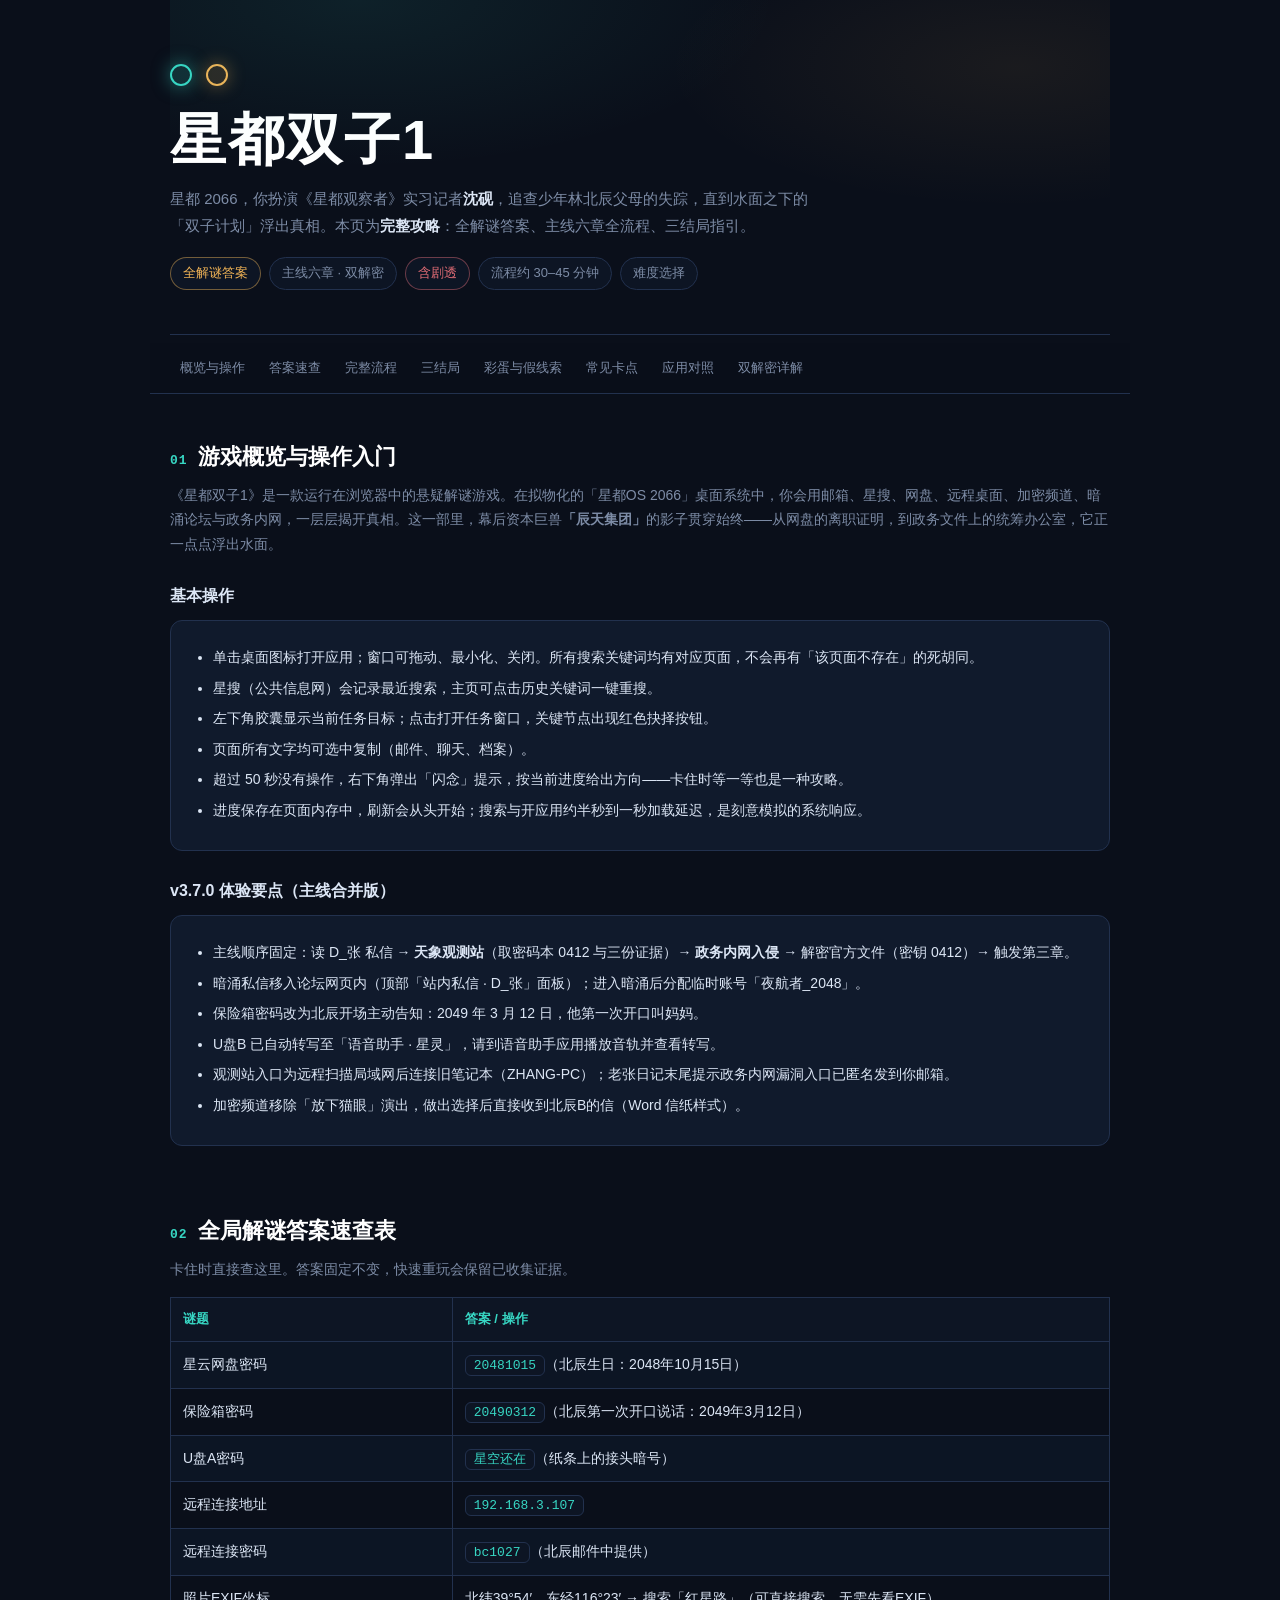
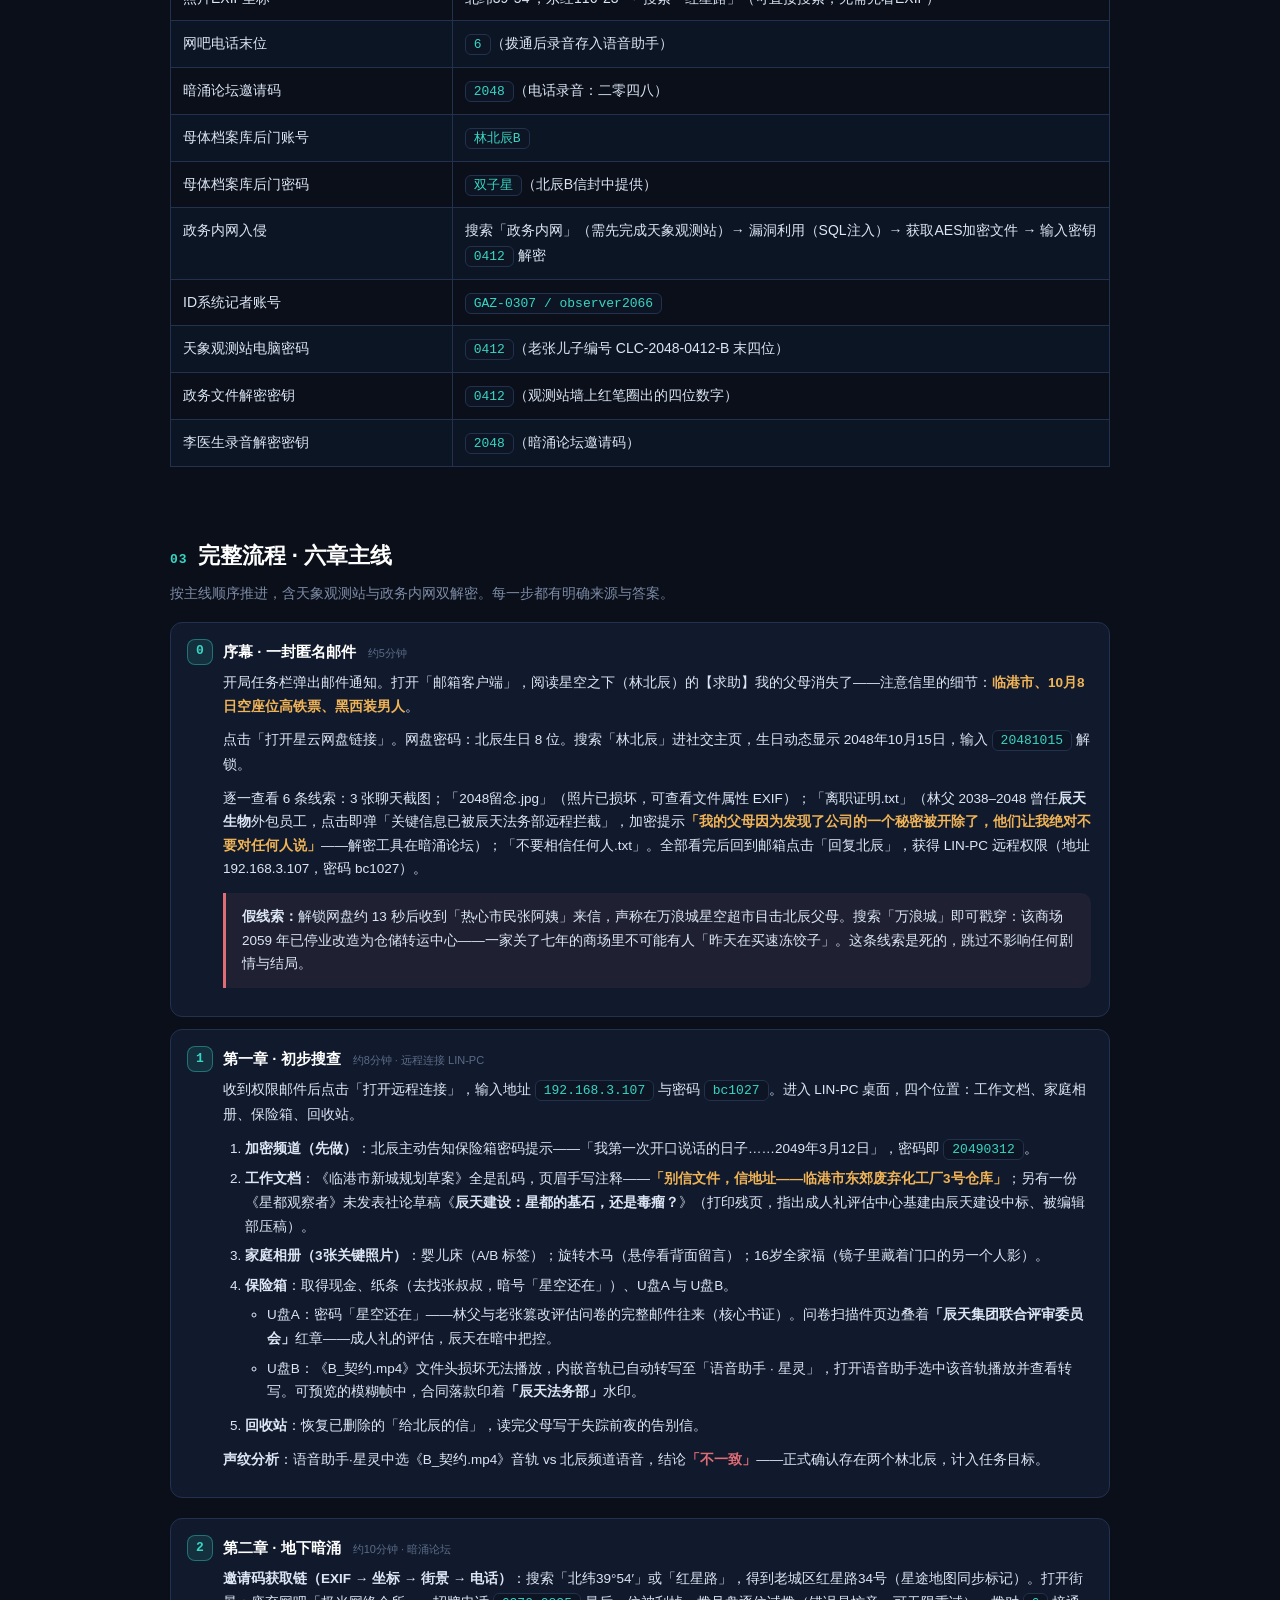
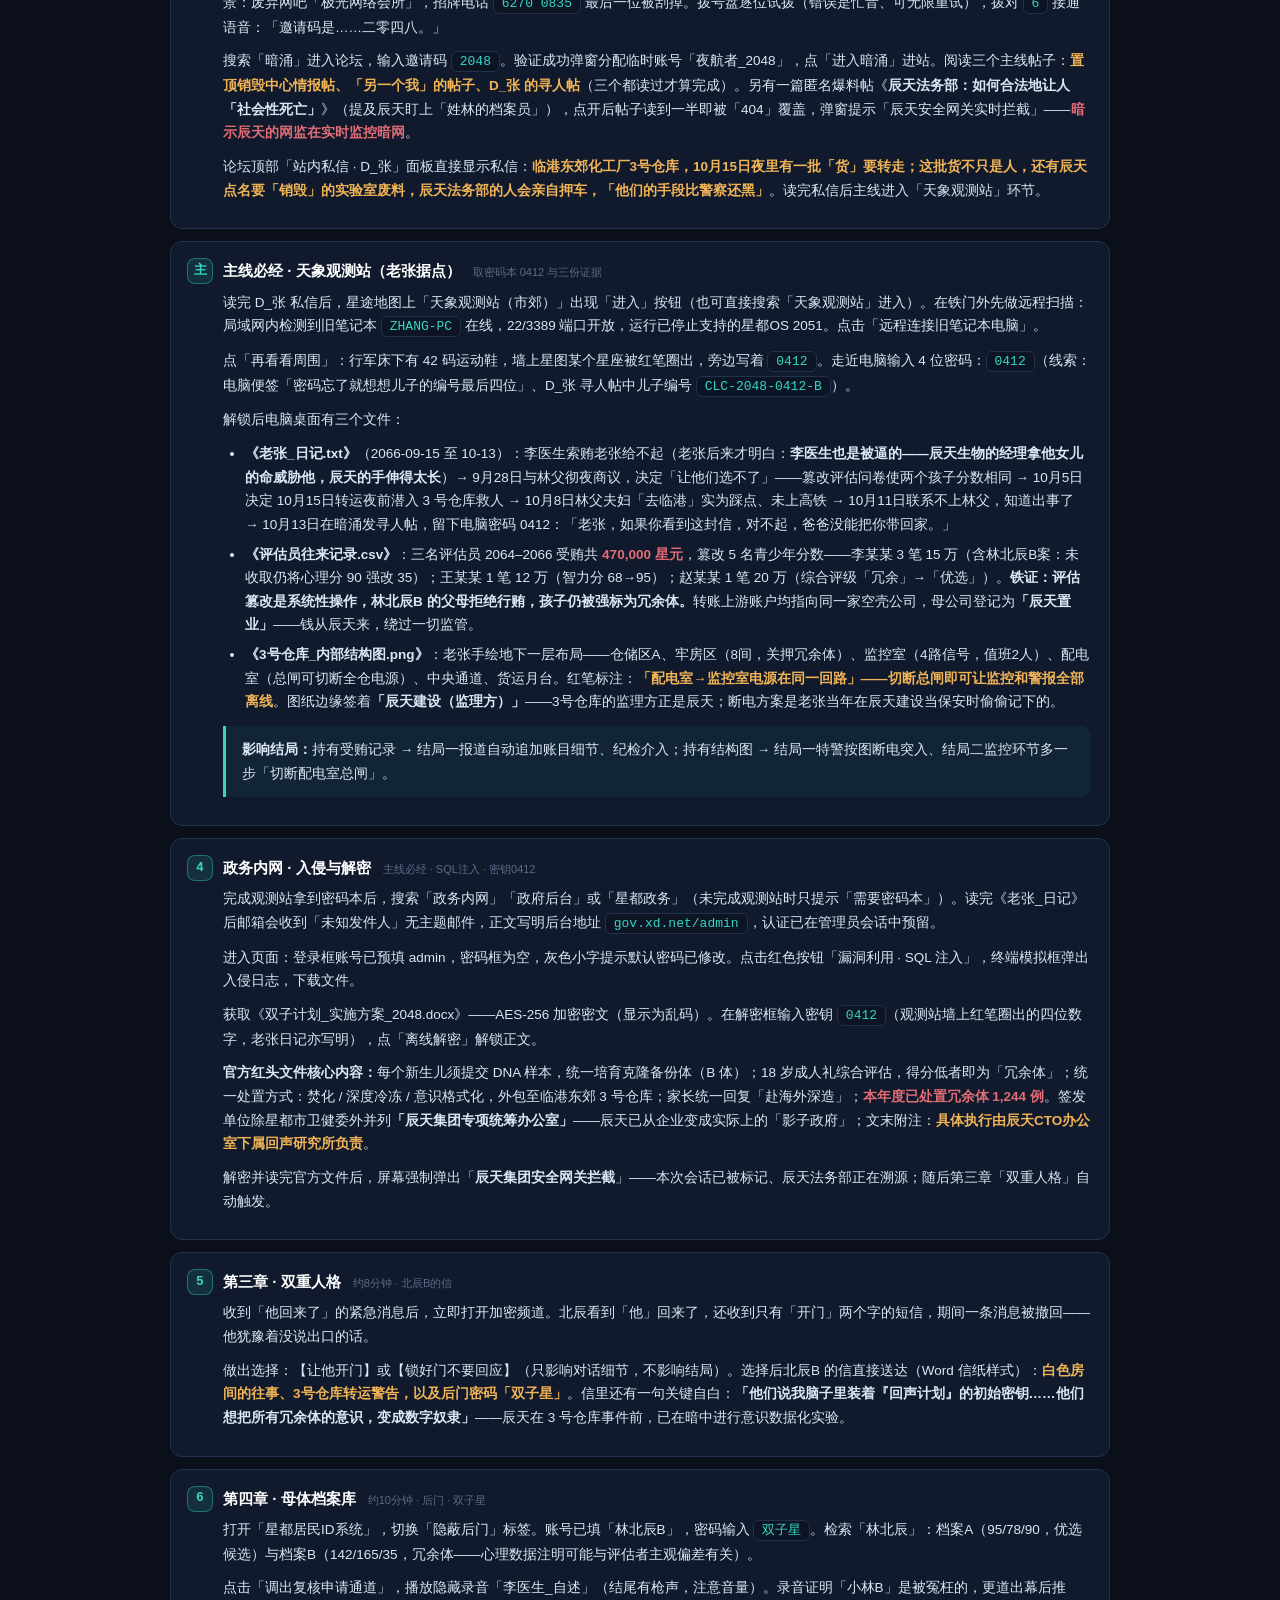
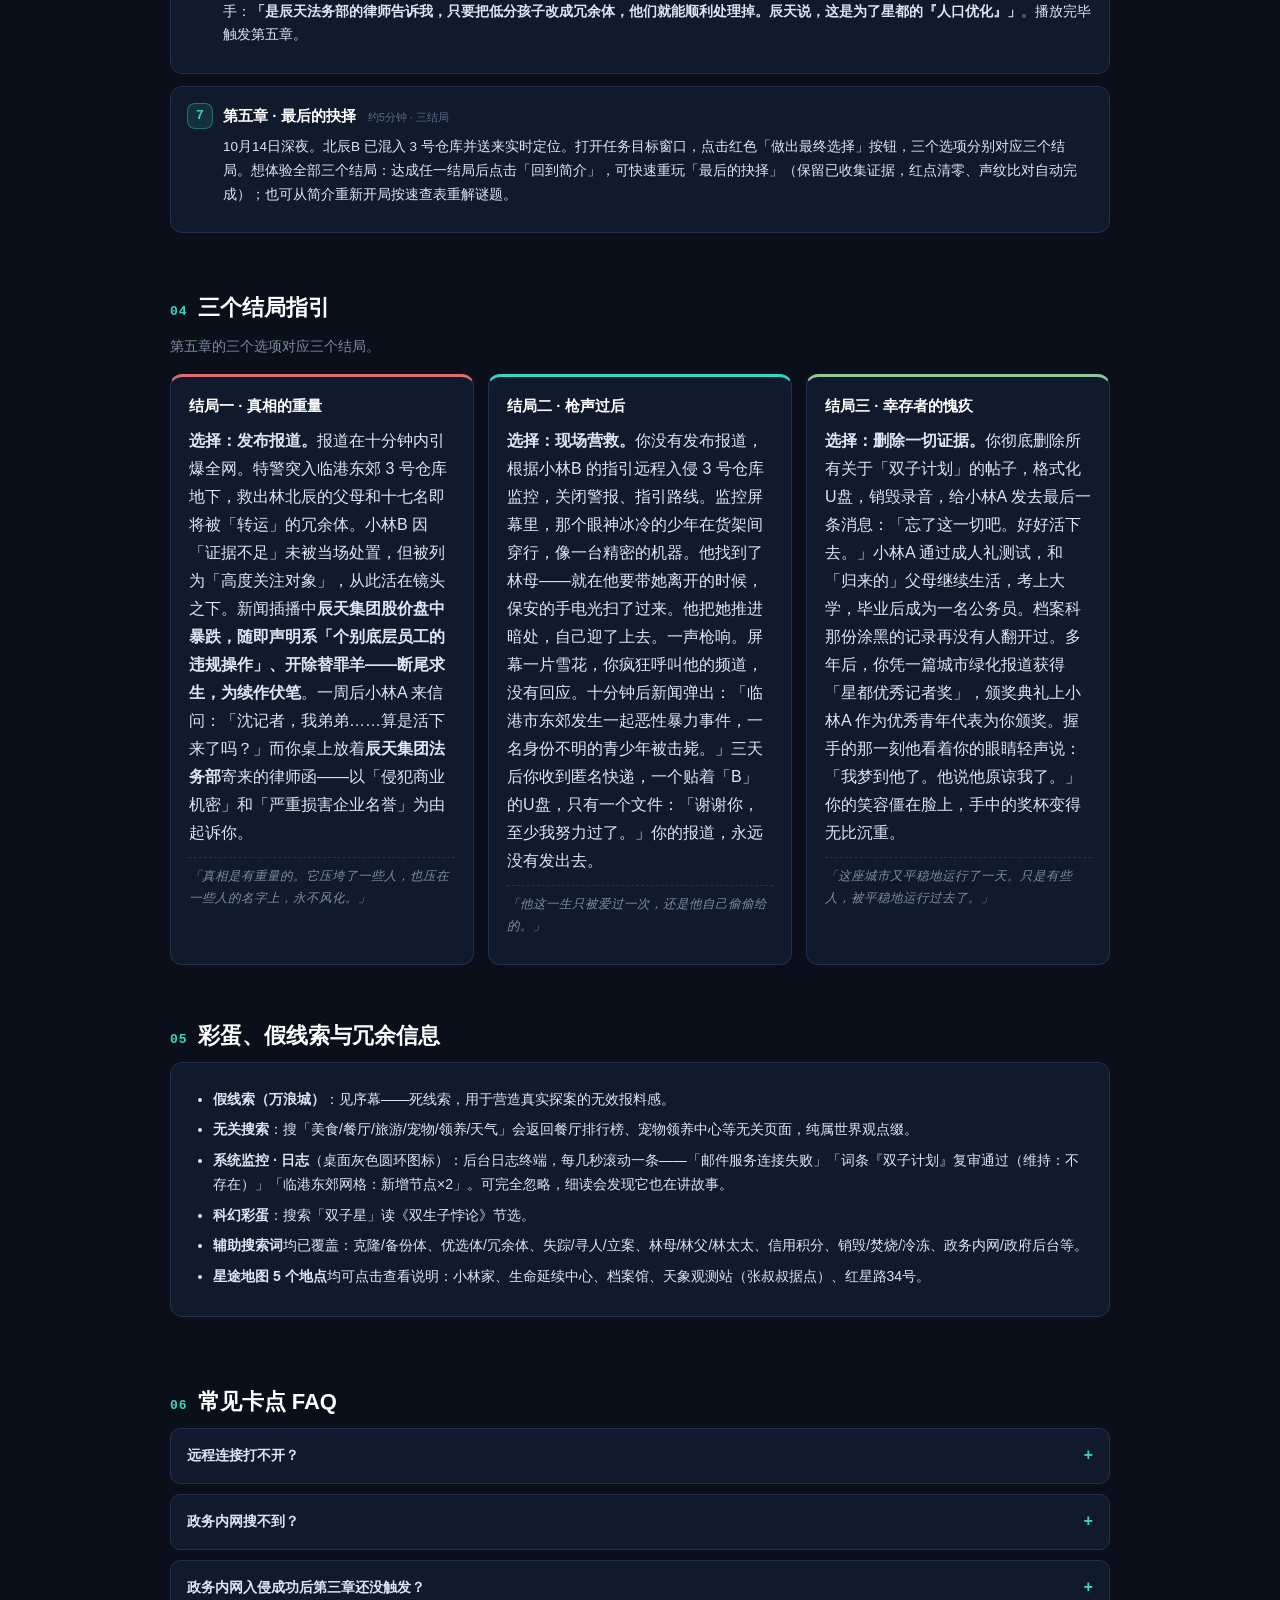
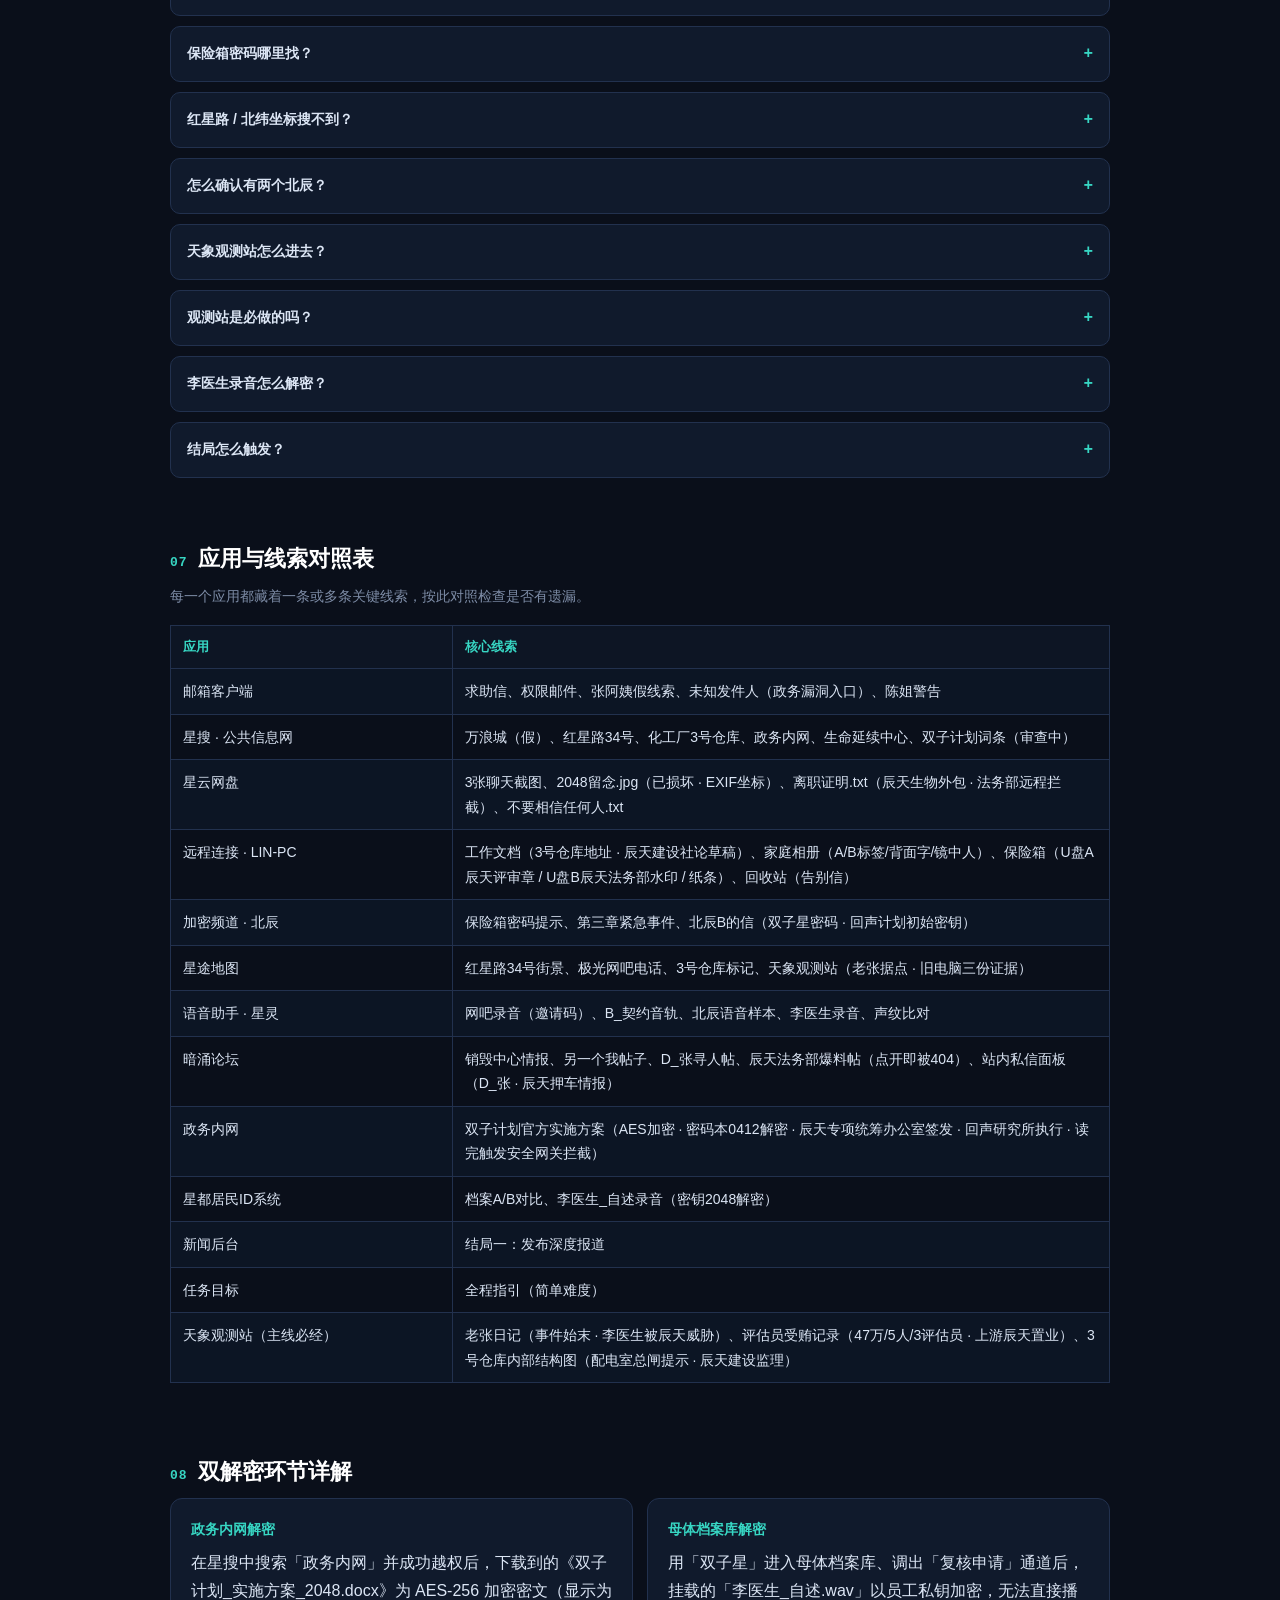
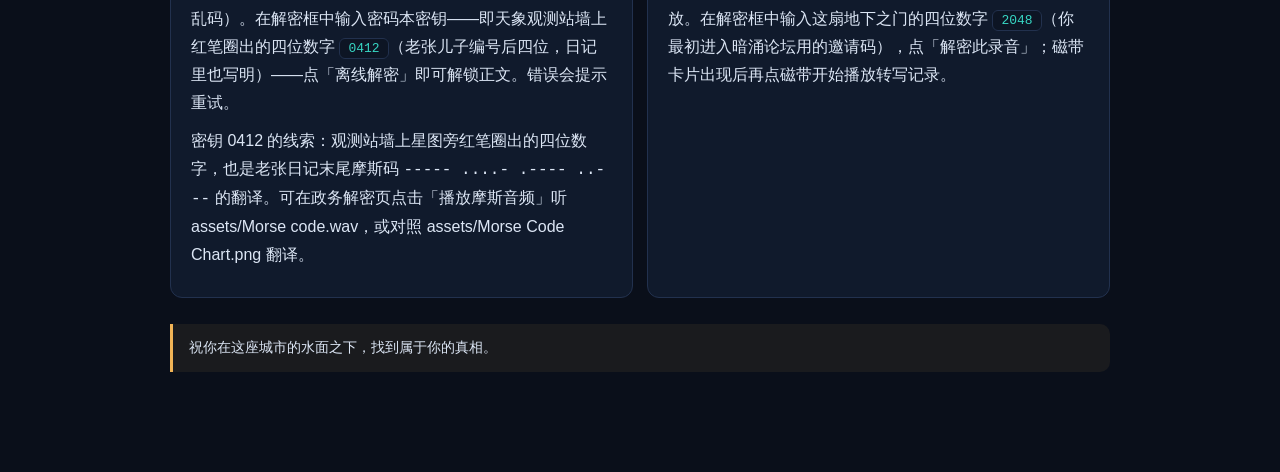
==== commit 7b8db876: "Add files via upload" ====
--- a/Strategy Guide.html
+++ b/Strategy Guide.html
@@ -159,7 +159,6 @@
         <li>U盘B 已自动转写至「语音助手 · 星灵」，请到语音助手应用播放音轨并查看转写。</li>
         <li>观测站入口为远程扫描局域网后连接旧笔记本（ZHANG-PC）；老张日记末尾提示政务内网漏洞入口已匿名发到你邮箱。</li>
         <li>加密频道移除「放下猫眼」演出，做出选择后直接收到北辰B的信（Word 信纸样式）。</li>
-        <li>达成全部三个结局后，结局按钮变为「作者寄语」。</li>
       </ul>
     </div>
   </section>
@@ -264,7 +263,7 @@
 
     <div class="step"><div class="num">7</div>
       <h4>第五章 · 最后的抉择 <span class="dur">约5分钟 · 三结局</span></h4>
-      <p>10月14日深夜。北辰B 已混入 3 号仓库并送来实时定位。打开任务目标窗口，点击红色「做出最终选择」按钮，三个选项分别对应三个结局。想体验全部三个结局：达成任一结局后点击「回到简介」，可快速重玩「最后的抉择」（保留已收集证据，红点清零、声纹比对自动完成）；也可从简介重新开局按速查表重解谜题。达成全部三个结局后，结局按钮变为「作者寄语」。</p>
+      <p>10月14日深夜。北辰B 已混入 3 号仓库并送来实时定位。打开任务目标窗口，点击红色「做出最终选择」按钮，三个选项分别对应三个结局。想体验全部三个结局：达成任一结局后点击「回到简介」，可快速重玩「最后的抉择」（保留已收集证据，红点清零、声纹比对自动完成）；也可从简介重新开局按速查表重解谜题。</p>
     </div>
   </section>
 
@@ -388,7 +387,7 @@
         <p>用「双子星」进入母体档案库、调出「复核申请」通道后，挂载的「李医生_自述.wav」以员工私钥加密，无法直接播放。在解密框中输入这扇地下之门的四位数字 <span class="code">2048</span>（你最初进入暗涌论坛用的邀请码），点「解密此录音」；磁带卡片出现后再点磁带开始播放转写记录。</p>
       </div>
     </div>
-    <div class="callout">祝你在这座城市的水面之下，找到属于你的真相。达成全部三个结局后，结局按钮会变为「作者寄语」——那里藏着一封给玩家的信。</div>
+    <div class="callout">祝你在这座城市的水面之下，找到属于你的真相。</div>
   </section>
 </div>
 </body>
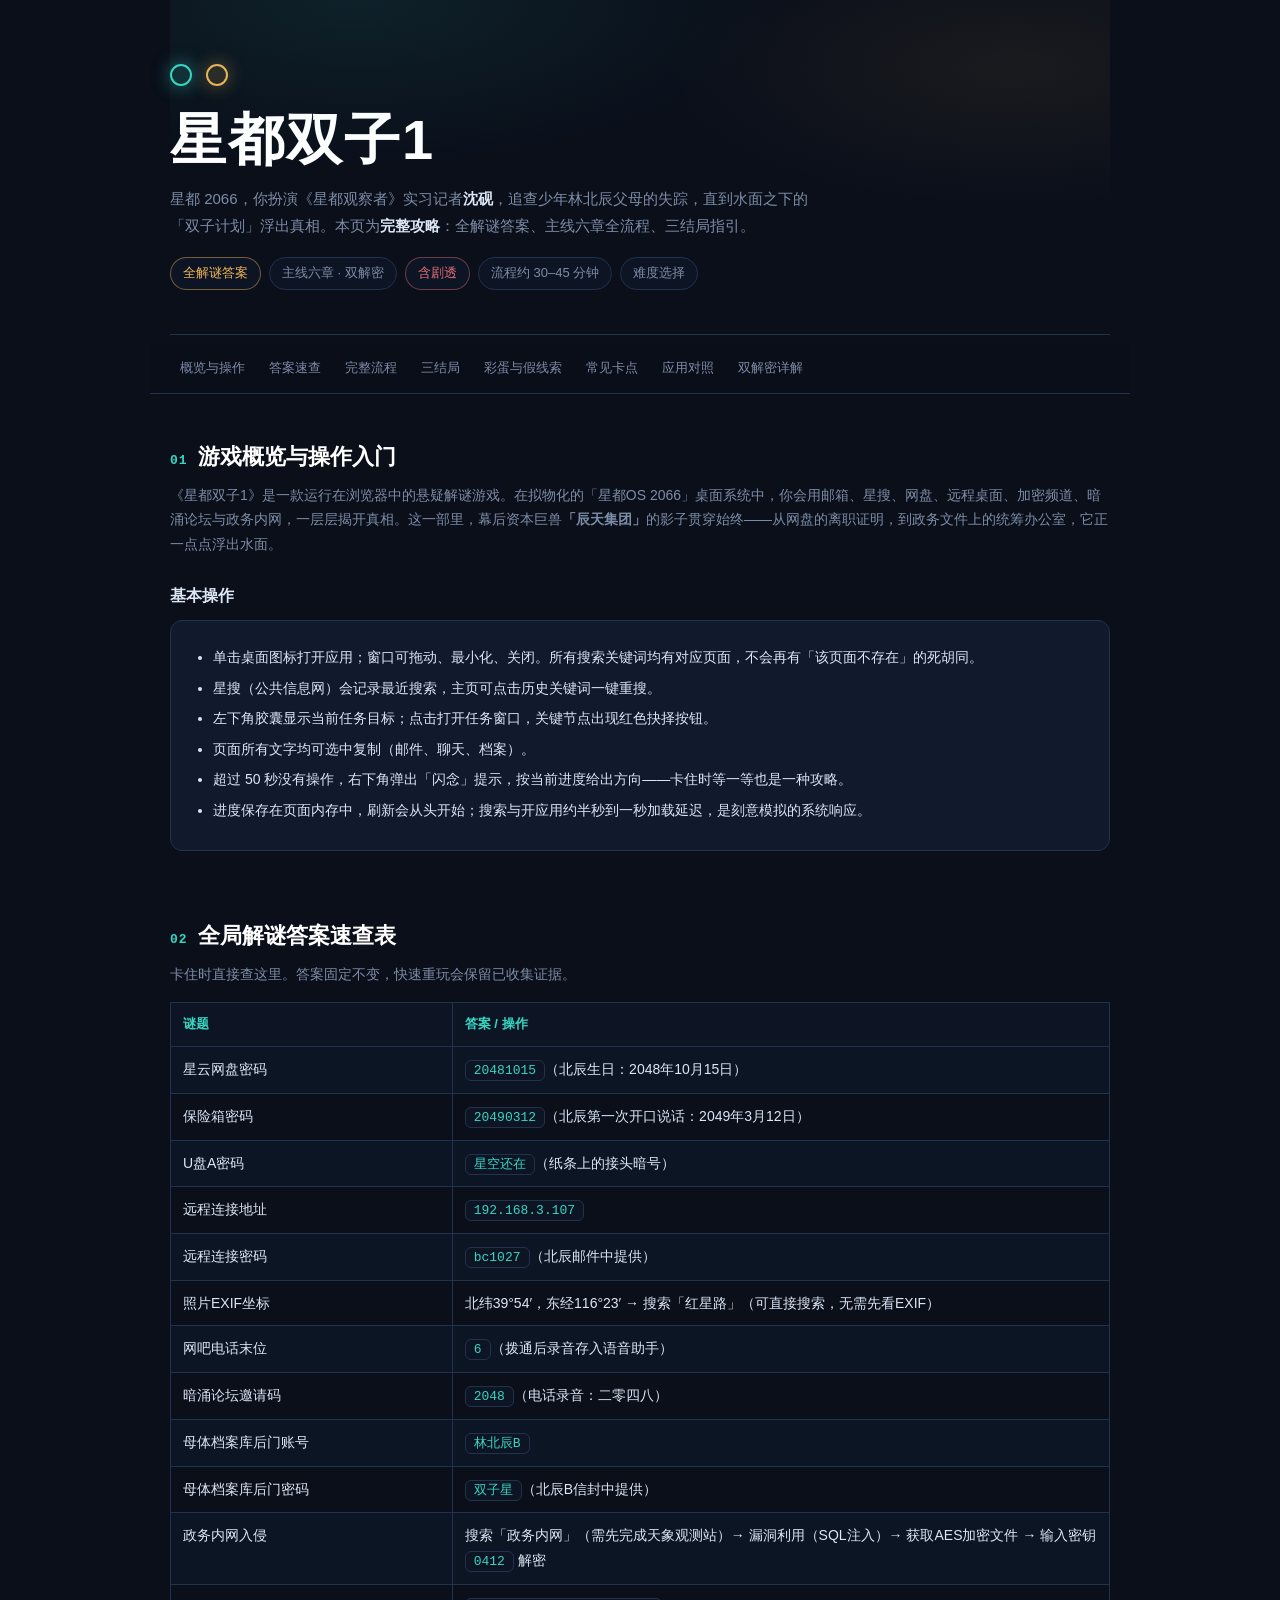
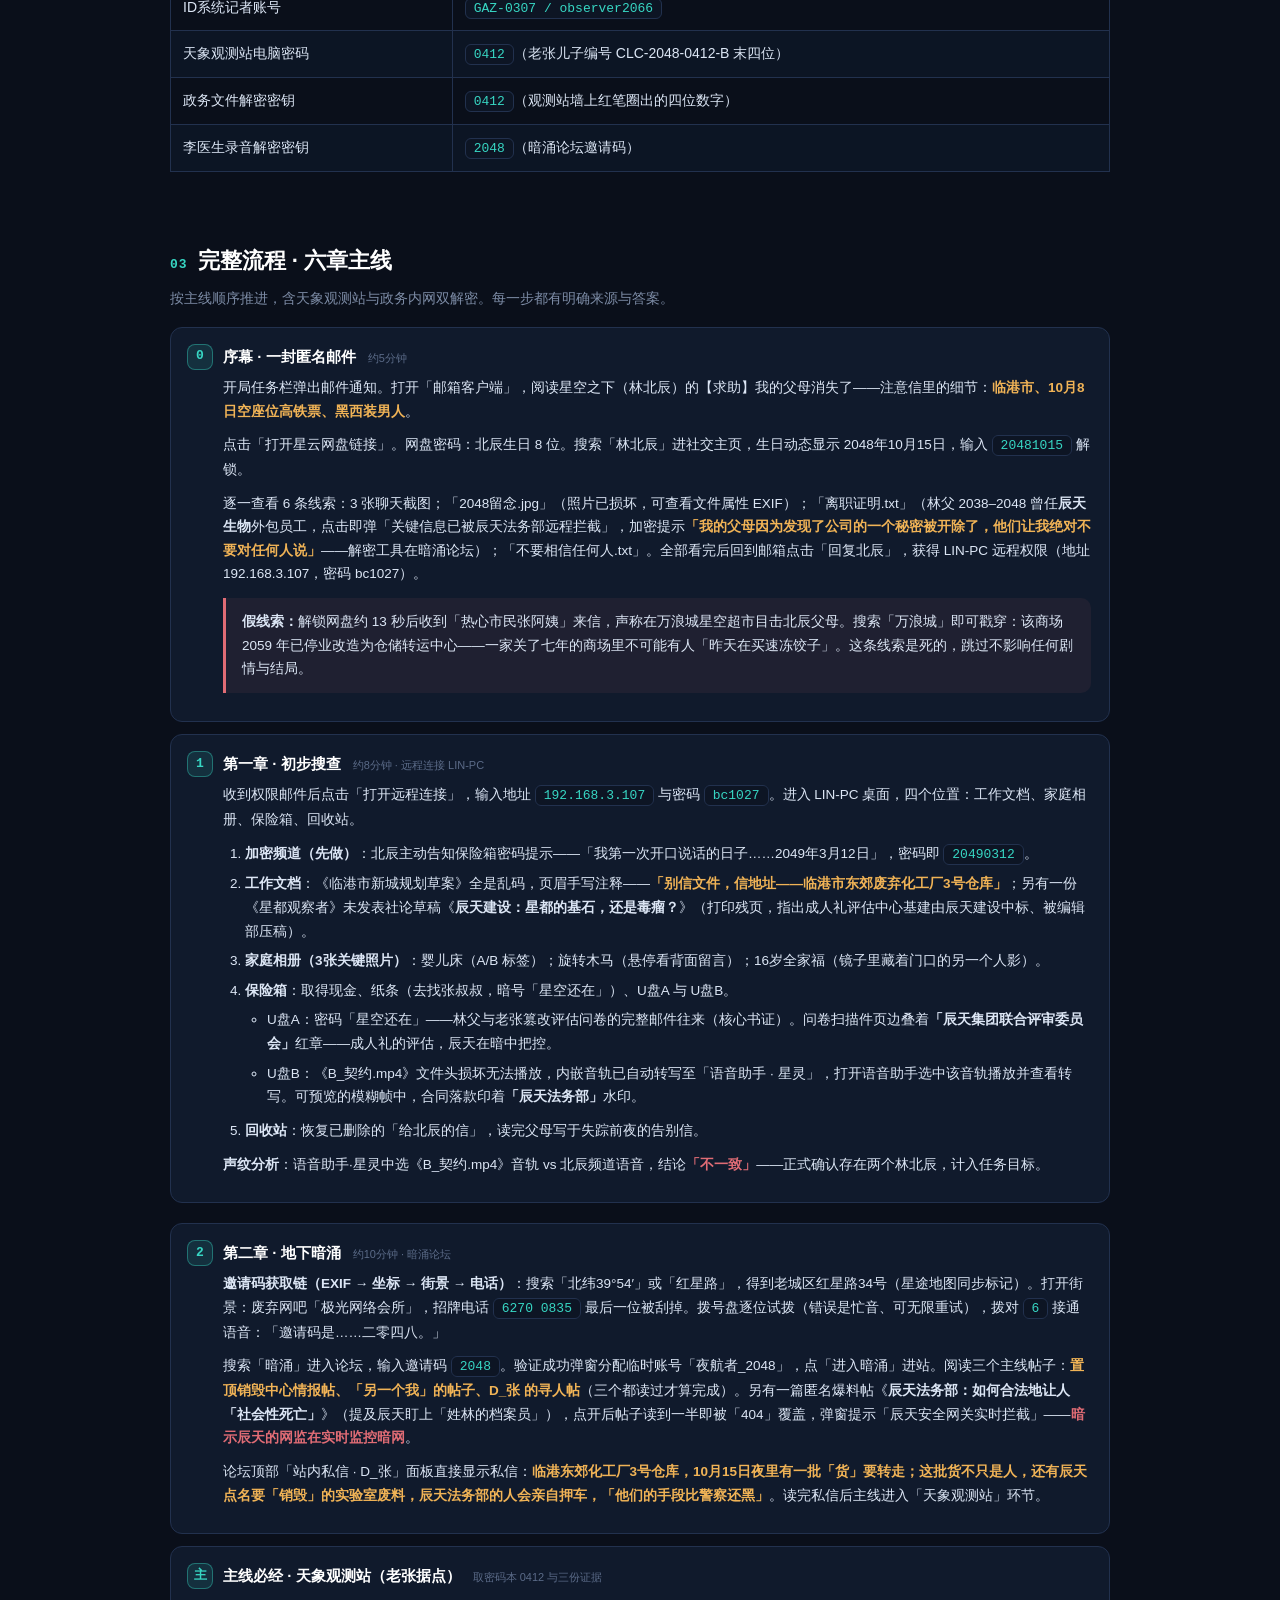
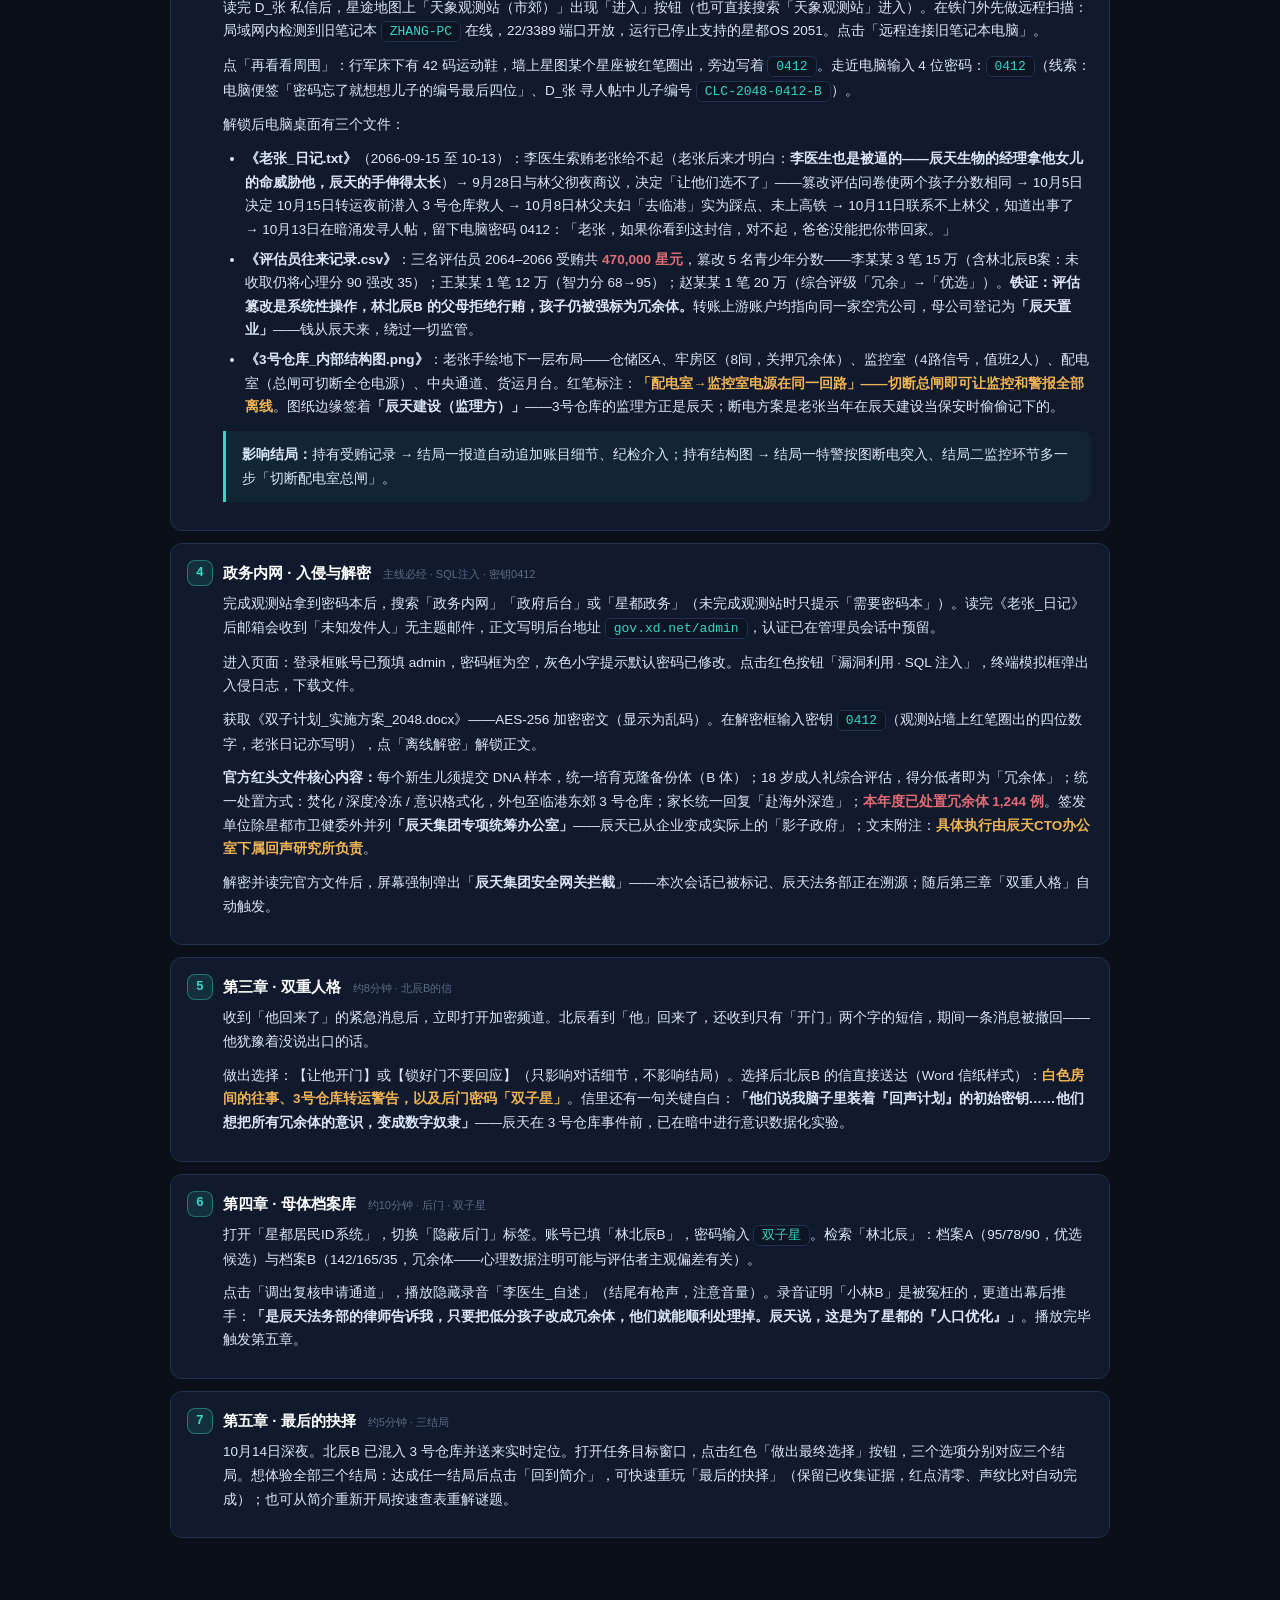
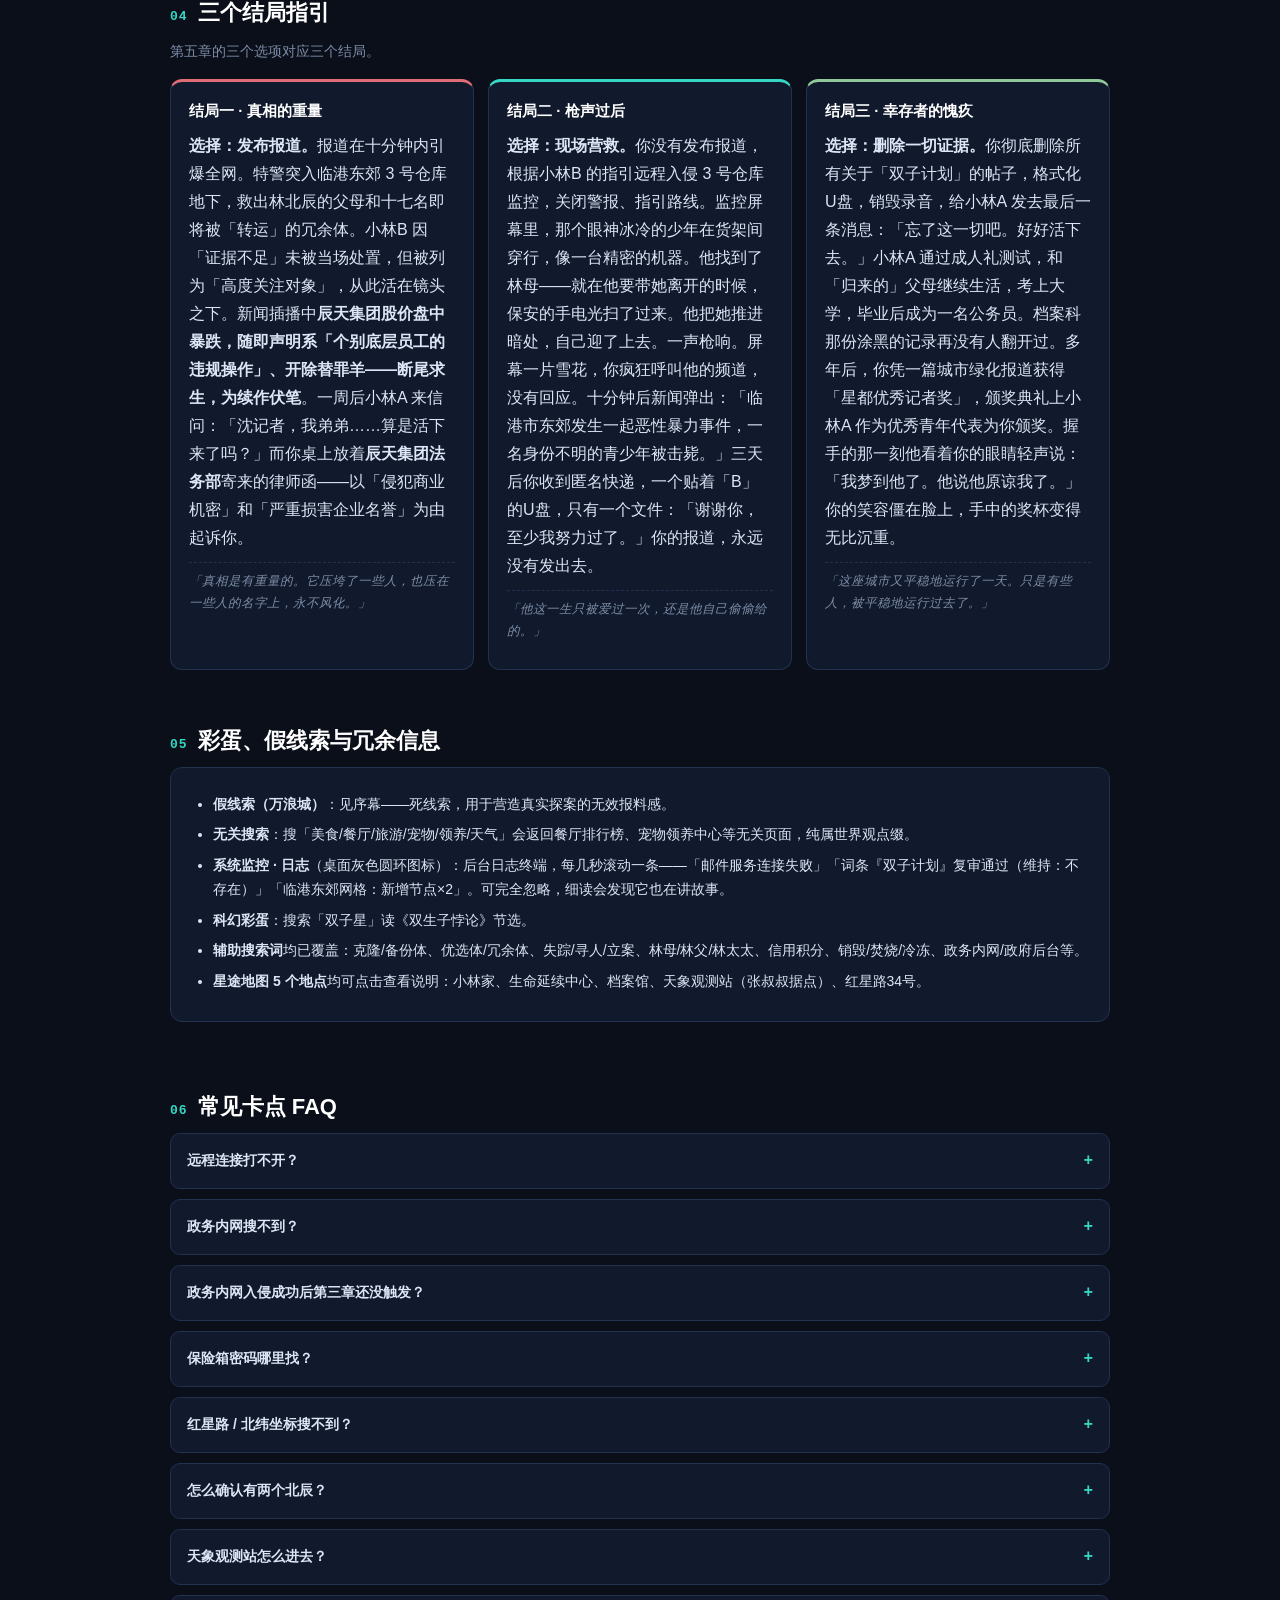
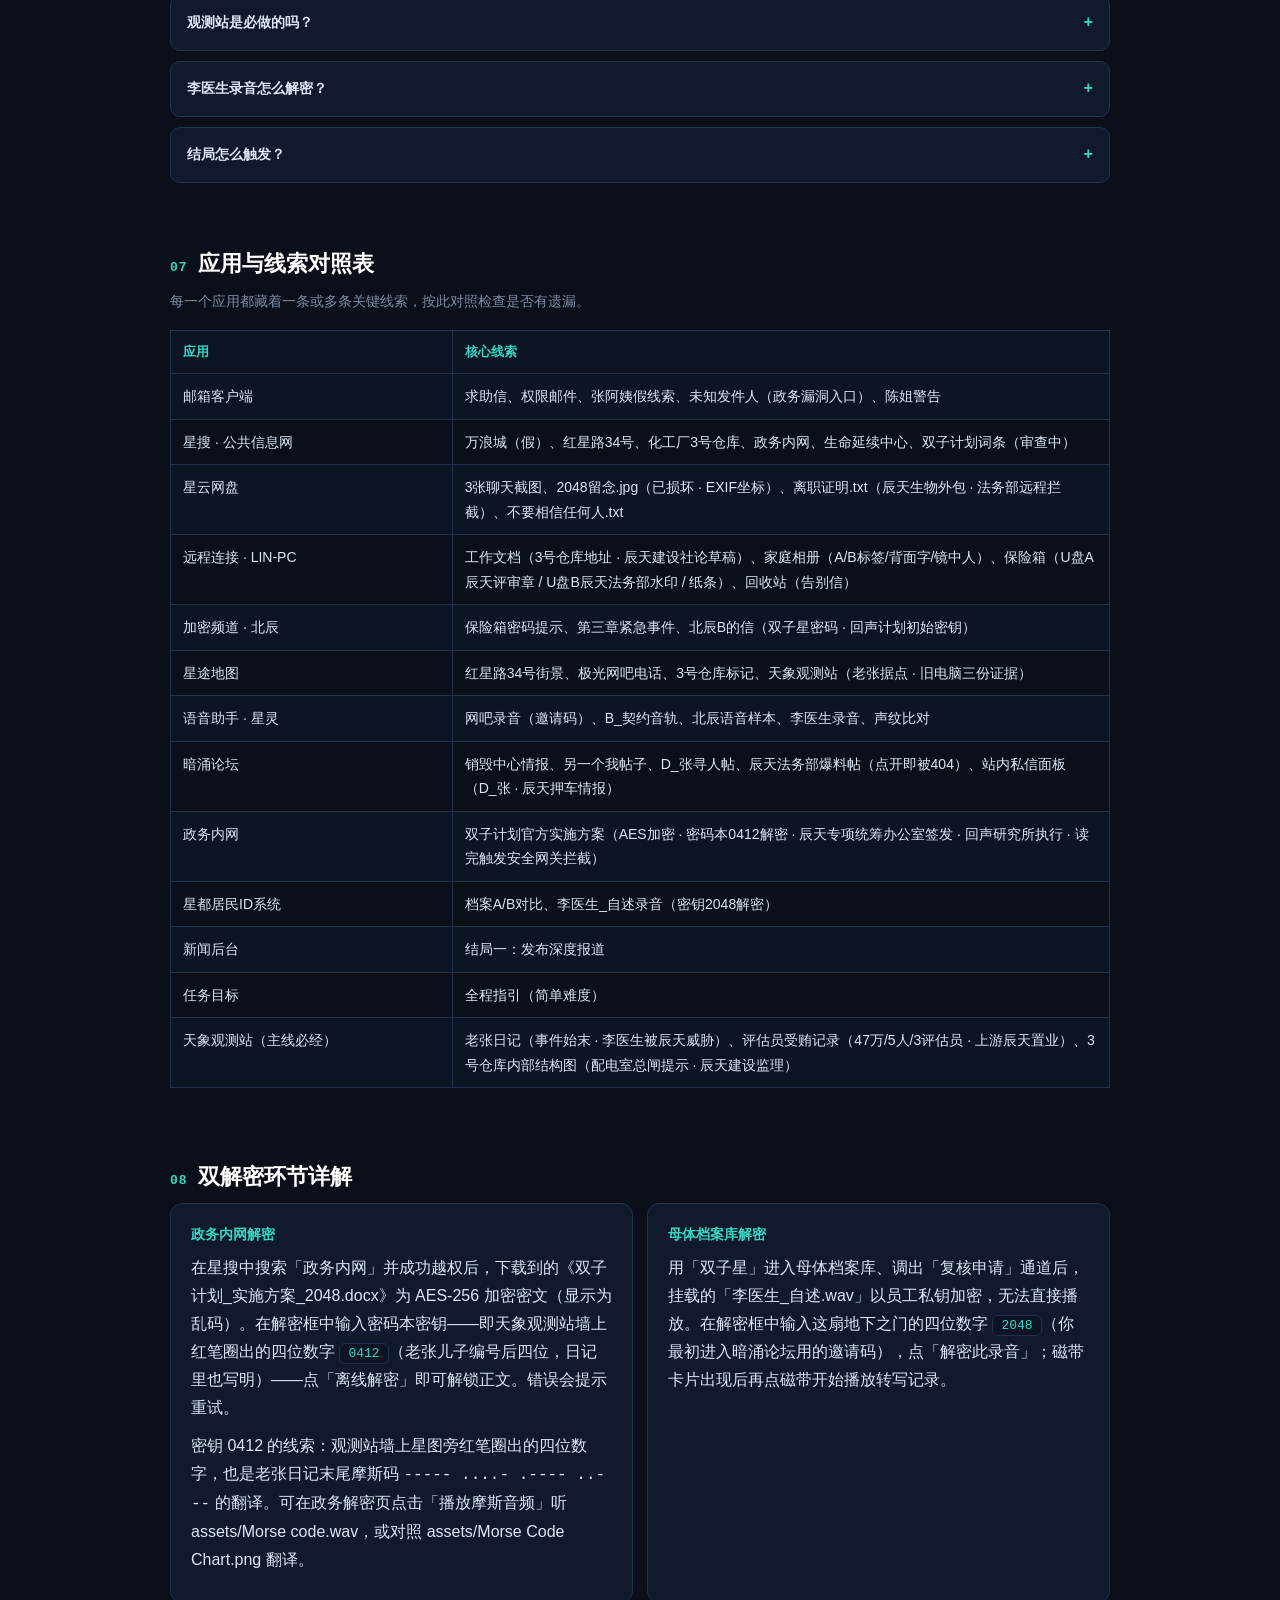
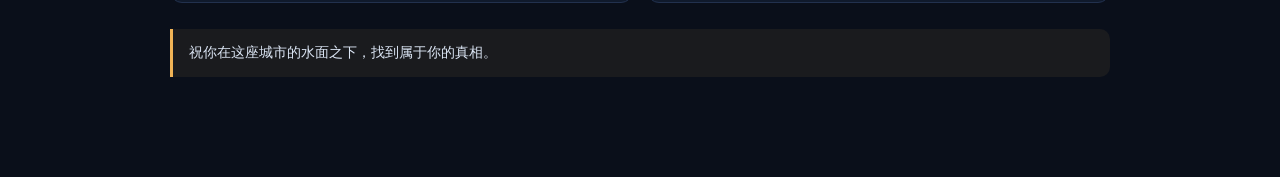
==== commit 5bc9d768: "Add files via upload" ====
--- a/Strategy Guide.html
+++ b/Strategy Guide.html
@@ -150,17 +150,6 @@
       </ul>
     </div>
 
-    <h3>v3.7.0 体验要点（主线合并版）</h3>
-    <div class="panel">
-      <ul>
-        <li>主线顺序固定：读 D_张 私信 → <b>天象观测站</b>（取密码本 0412 与三份证据）→ <b>政务内网入侵</b> → 解密官方文件（密钥 0412）→ 触发第三章。</li>
-        <li>暗涌私信移入论坛网页内（顶部「站内私信 · D_张」面板）；进入暗涌后分配临时账号「夜航者_2048」。</li>
-        <li>保险箱密码改为北辰开场主动告知：2049 年 3 月 12 日，他第一次开口叫妈妈。</li>
-        <li>U盘B 已自动转写至「语音助手 · 星灵」，请到语音助手应用播放音轨并查看转写。</li>
-        <li>观测站入口为远程扫描局域网后连接旧笔记本（ZHANG-PC）；老张日记末尾提示政务内网漏洞入口已匿名发到你邮箱。</li>
-        <li>加密频道移除「放下猫眼」演出，做出选择后直接收到北辰B的信（Word 信纸样式）。</li>
-      </ul>
-    </div>
   </section>
 
   <!-- ===== 答案速查 ===== -->
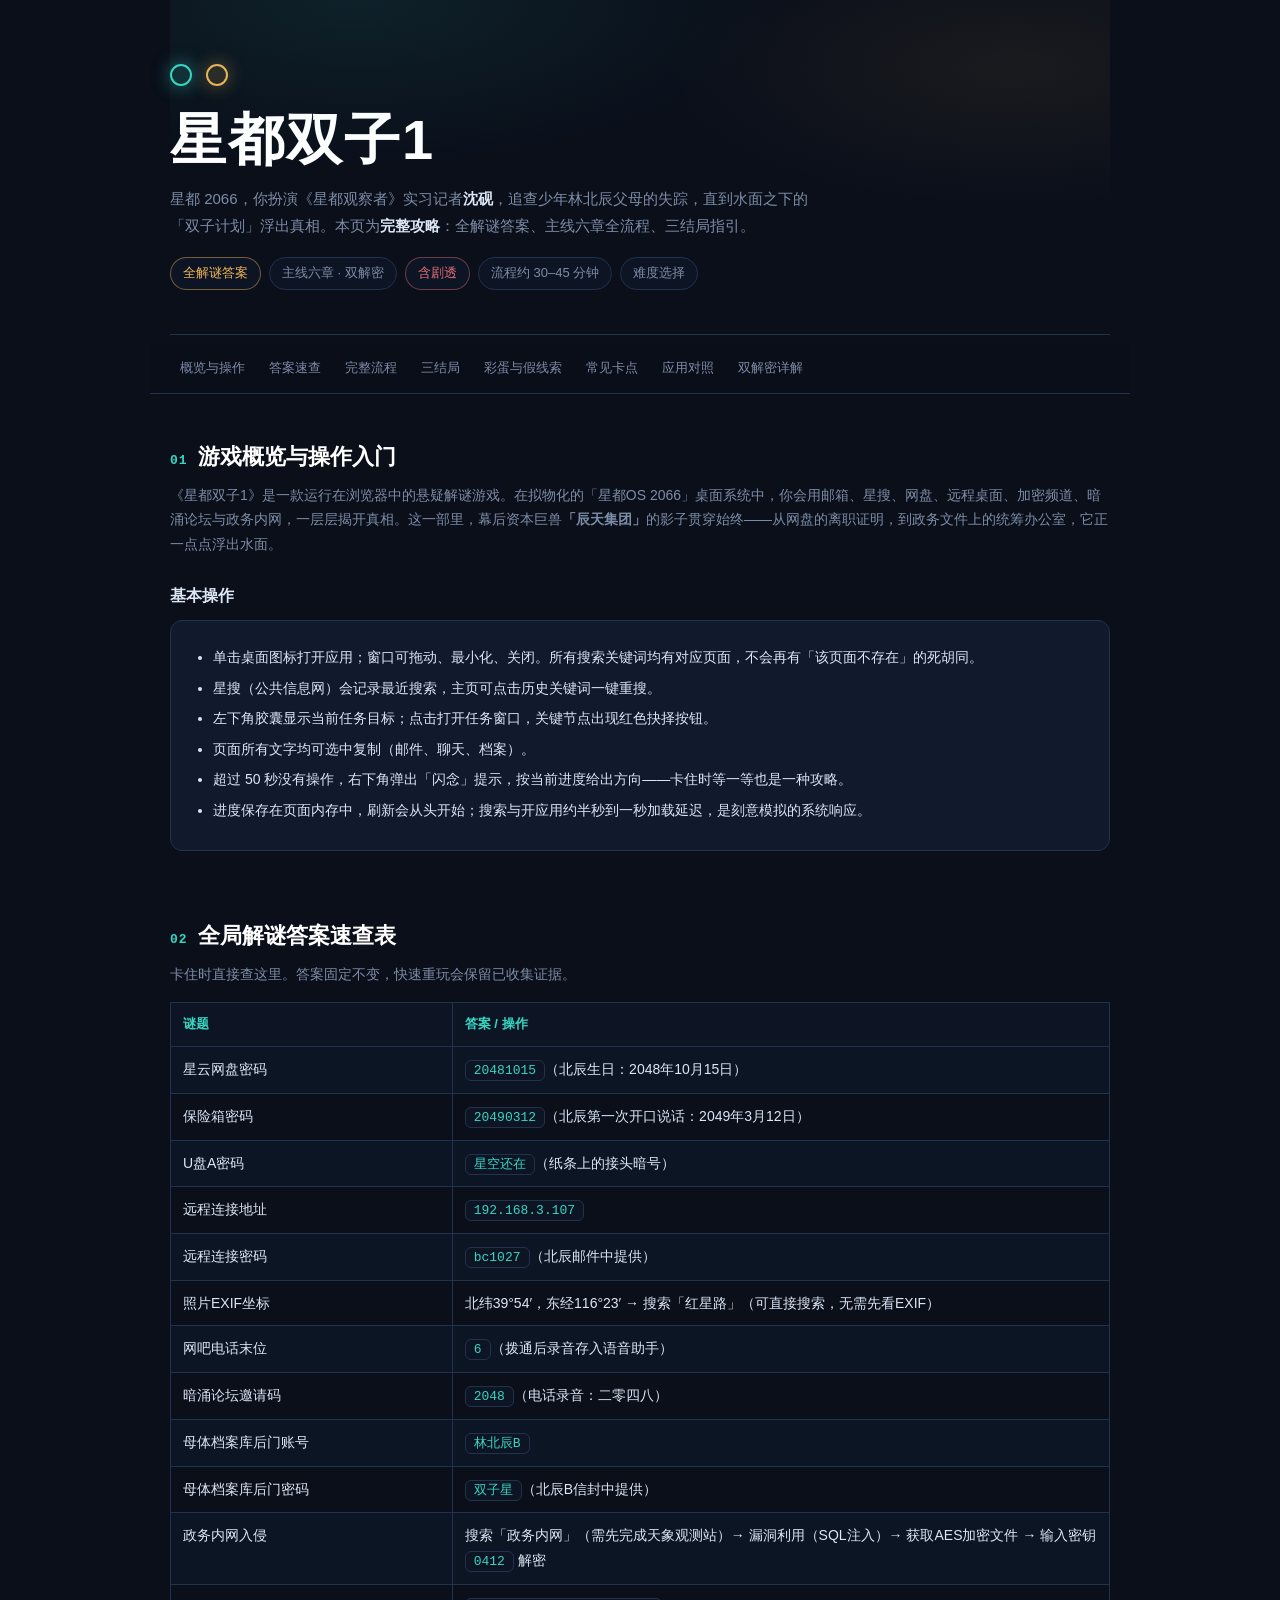
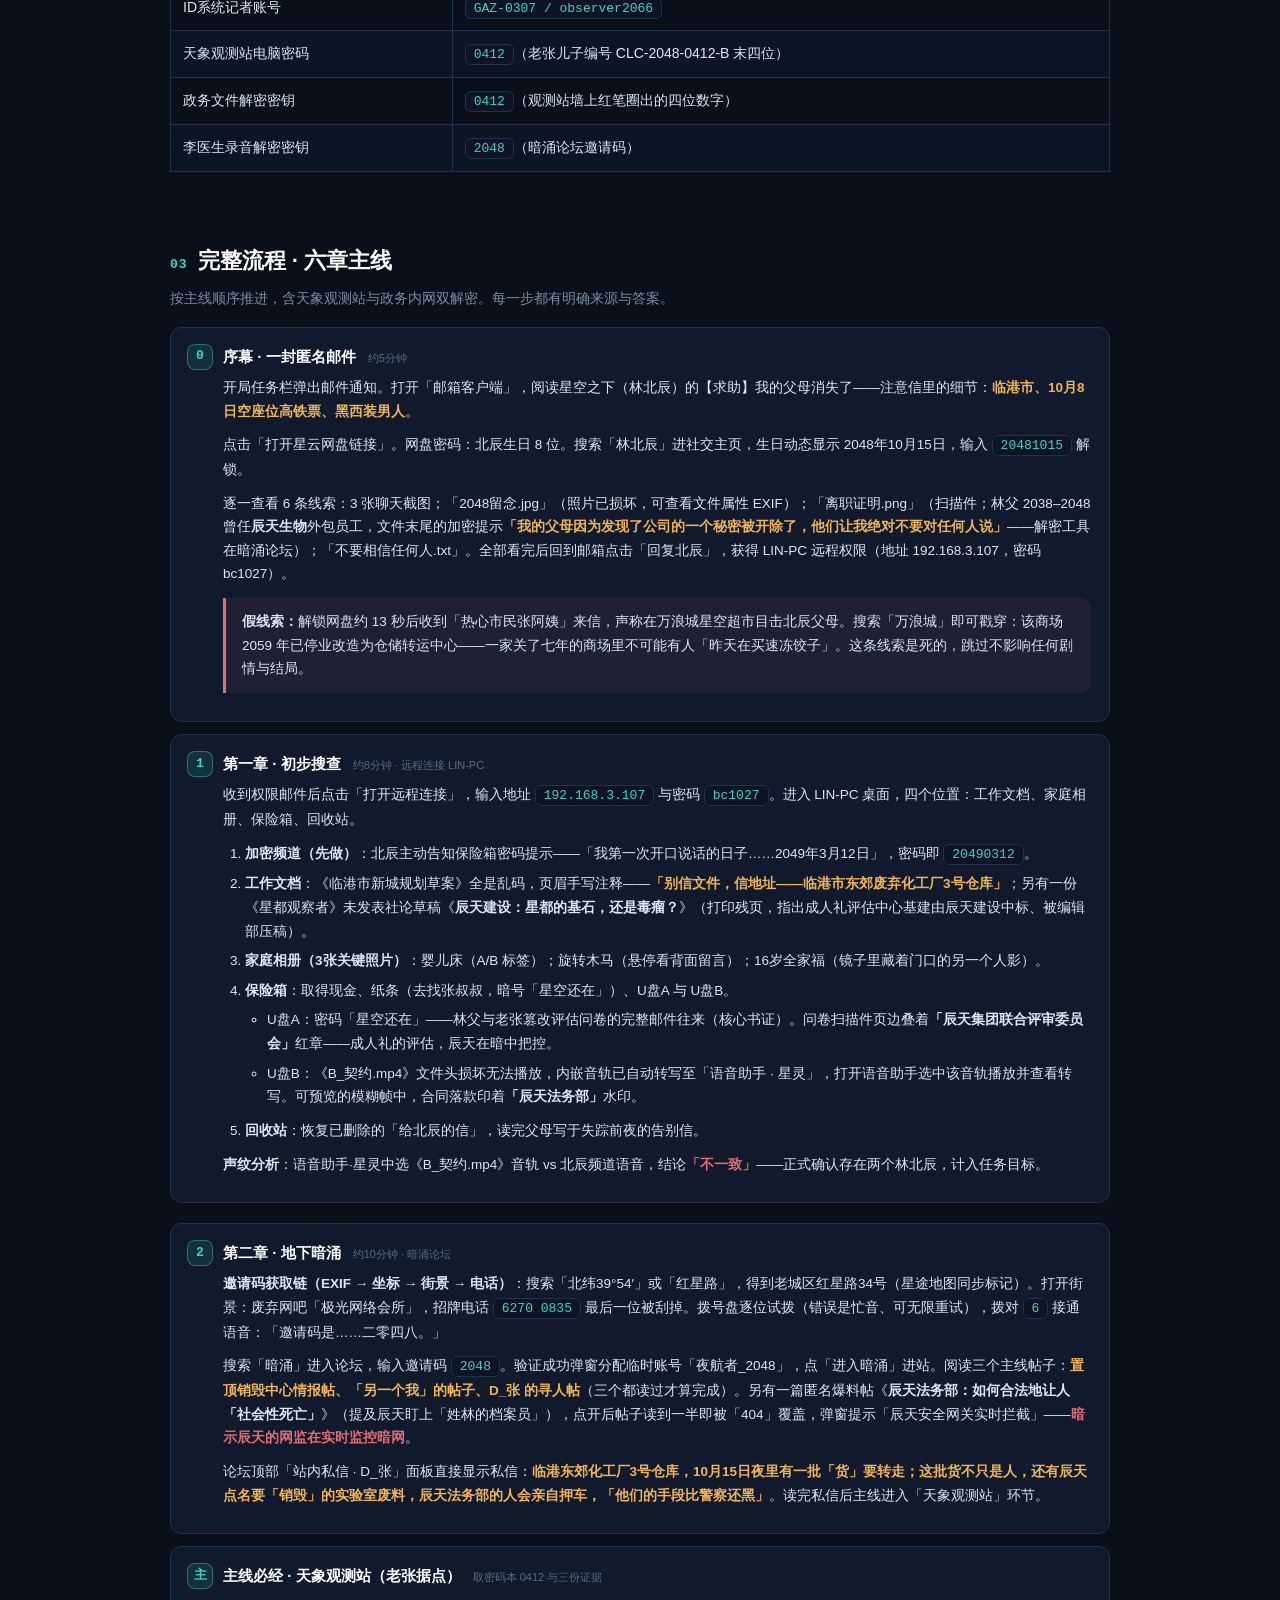
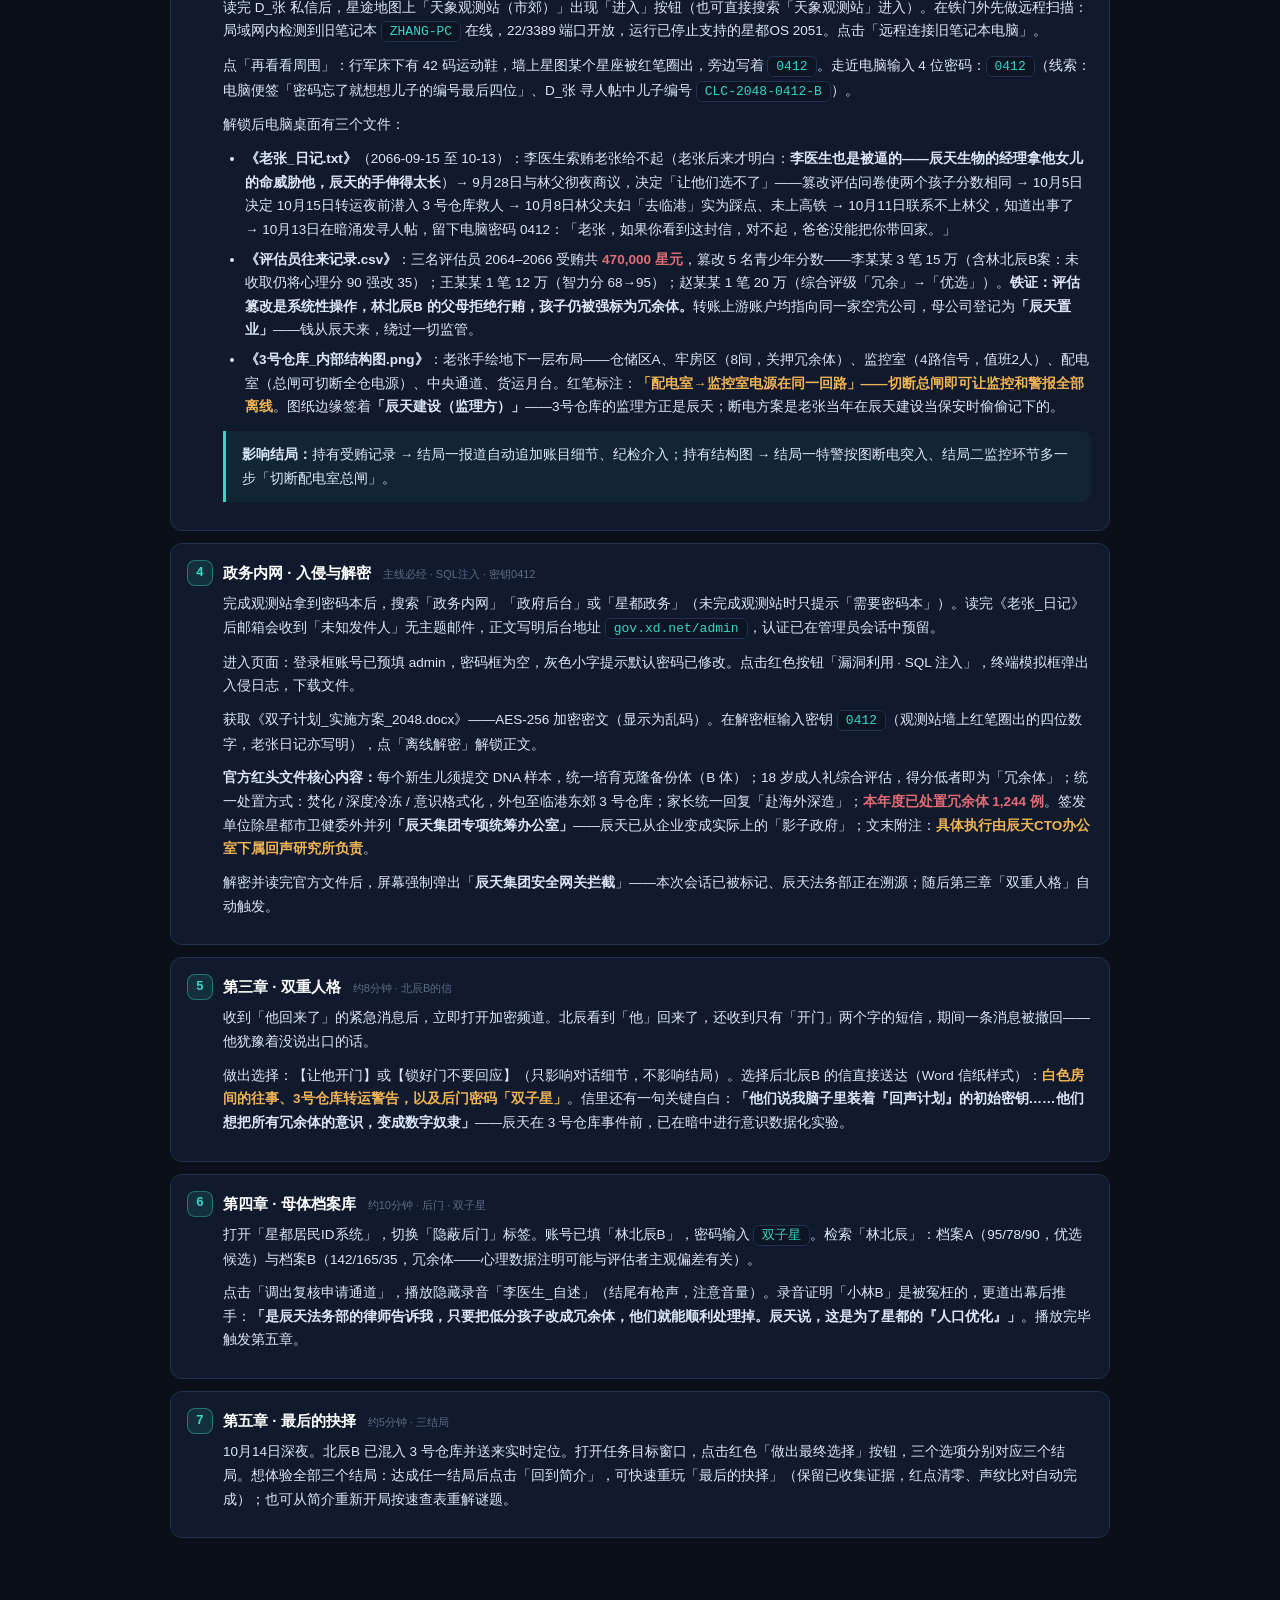
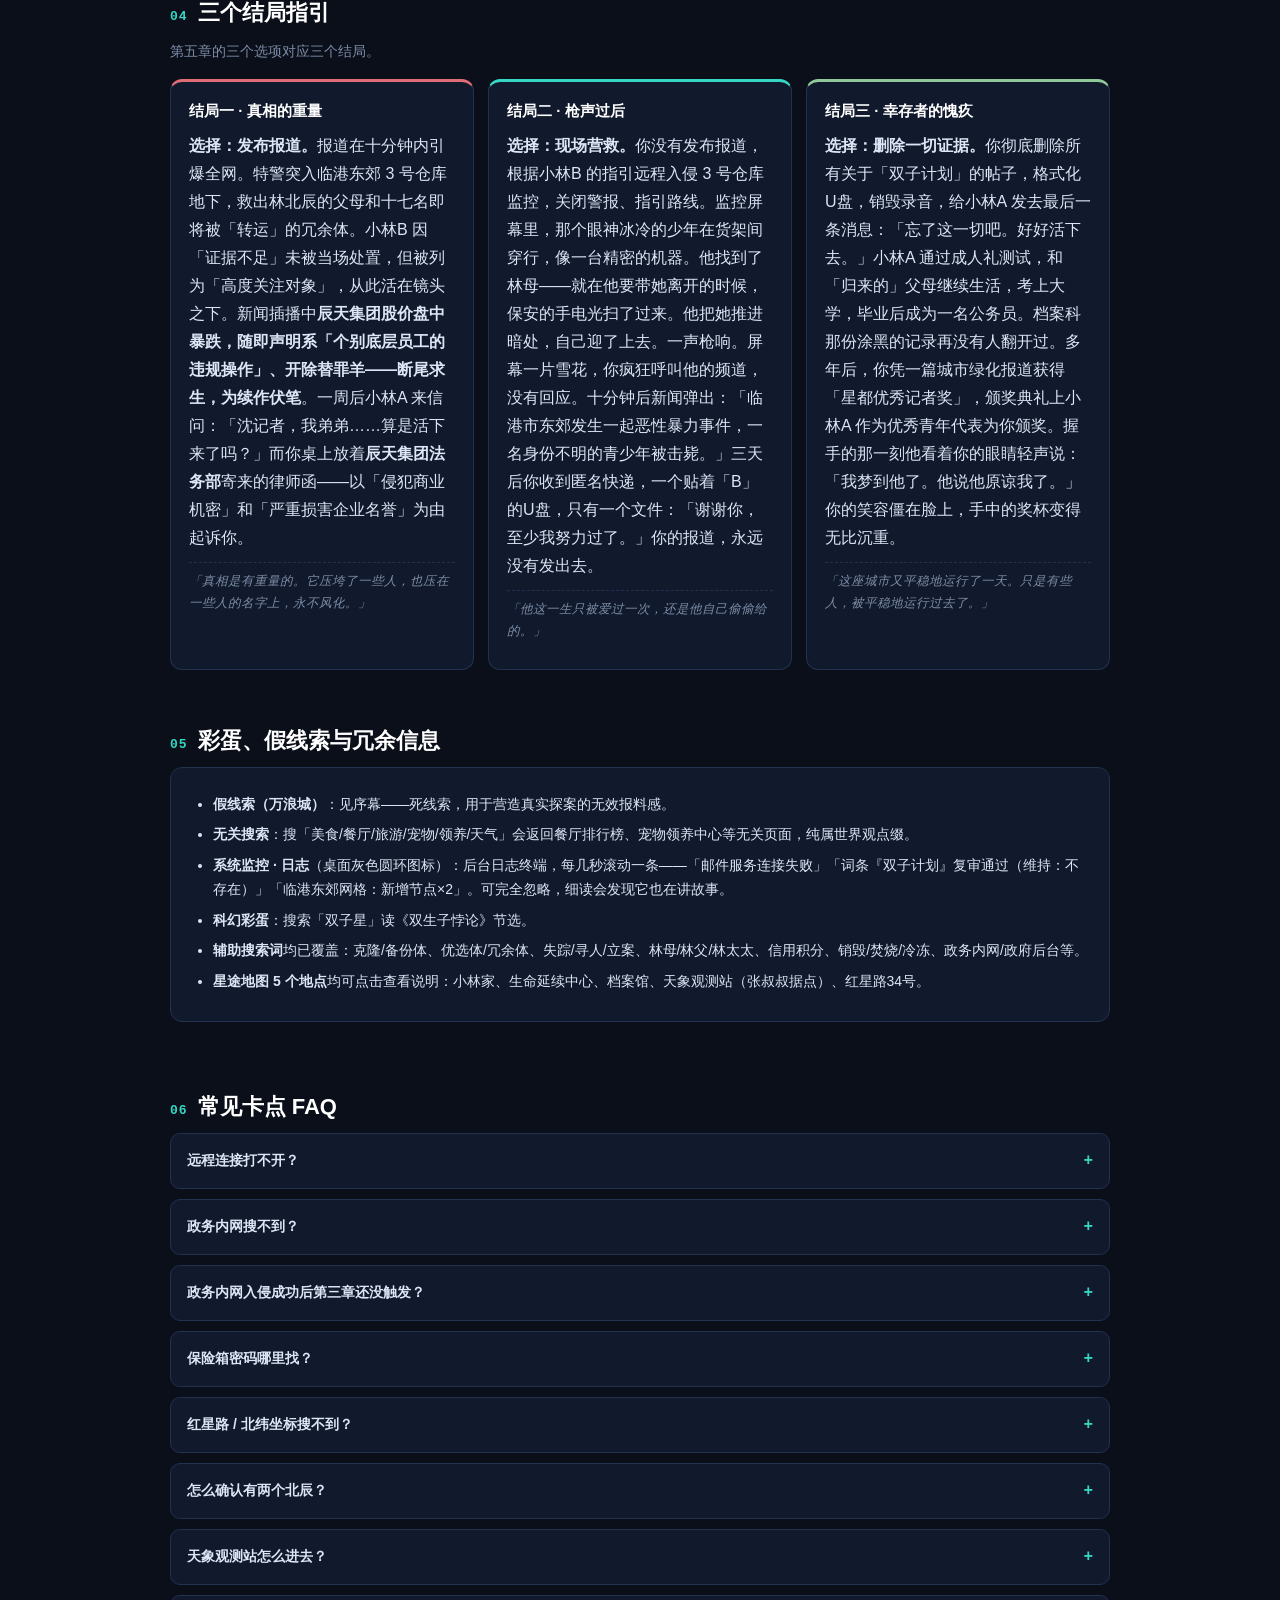
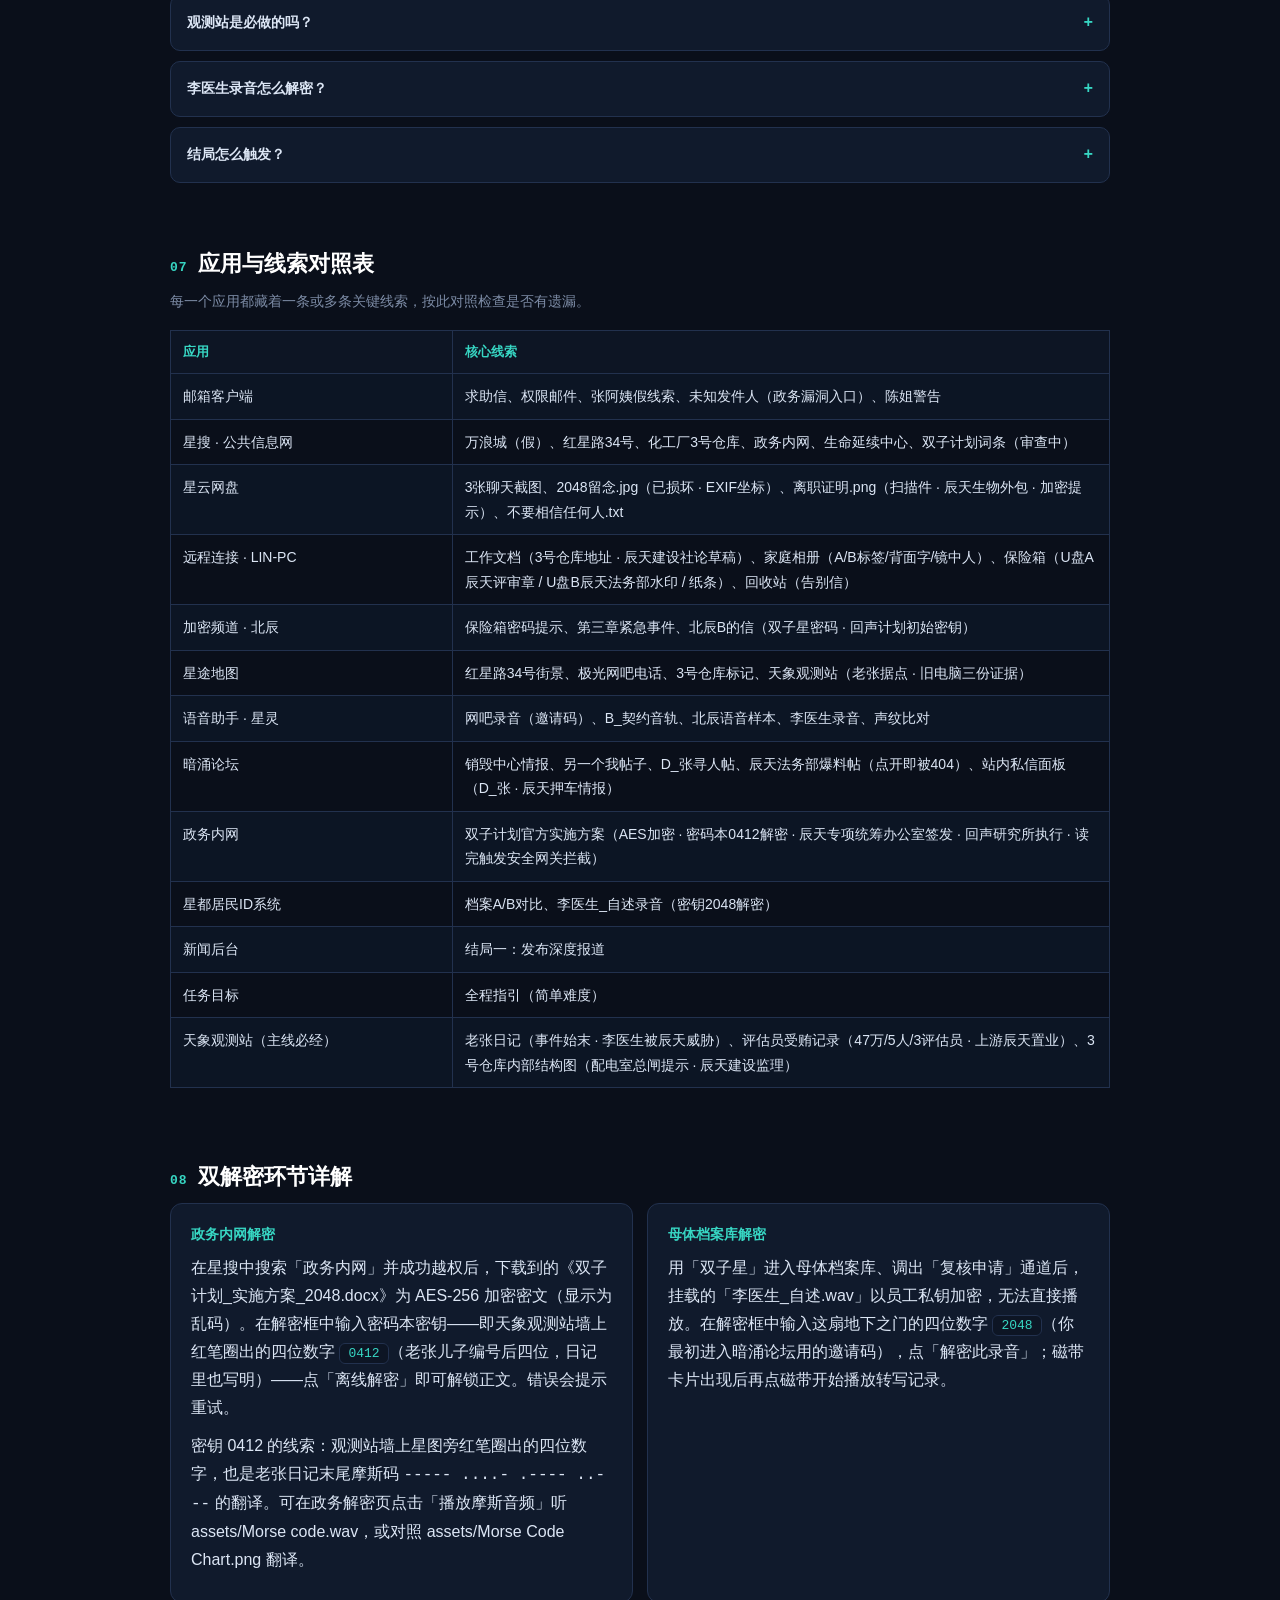
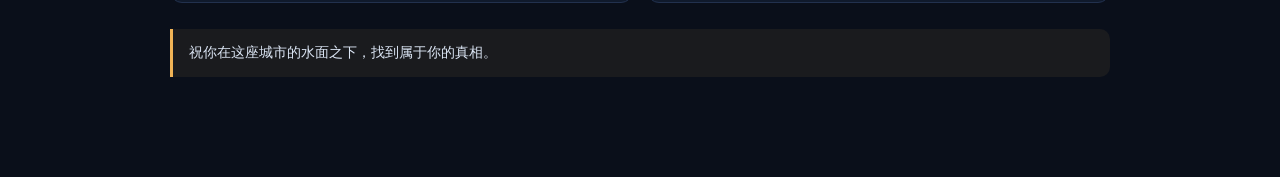
==== commit a30f270c: "Add files via upload" ====
--- a/Strategy Guide.html
+++ b/Strategy Guide.html
@@ -186,7 +186,7 @@
       <h4>序幕 · 一封匿名邮件 <span class="dur">约5分钟</span></h4>
       <p>开局任务栏弹出邮件通知。打开「邮箱客户端」，阅读星空之下（林北辰）的【求助】我的父母消失了——注意信里的细节：<span class="k">临港市、10月8日空座位高铁票、黑西装男人</span>。</p>
       <p>点击「打开星云网盘链接」。网盘密码：北辰生日 8 位。搜索「林北辰」进社交主页，生日动态显示 2048年10月15日，输入 <span class="code">20481015</span> 解锁。</p>
-      <p>逐一查看 6 条线索：3 张聊天截图；「2048留念.jpg」（照片已损坏，可查看文件属性 EXIF）；「离职证明.txt」（林父 2038–2048 曾任<b>辰天生物</b>外包员工，点击即弹「关键信息已被辰天法务部远程拦截」，加密提示<span class="k">「我的父母因为发现了公司的一个秘密被开除了，他们让我绝对不要对任何人说」</span>——解密工具在暗涌论坛）；「不要相信任何人.txt」。全部看完后回到邮箱点击「回复北辰」，获得 LIN-PC 远程权限（地址 192.168.3.107，密码 bc1027）。</p>
+      <p>逐一查看 6 条线索：3 张聊天截图；「2048留念.jpg」（照片已损坏，可查看文件属性 EXIF）；「离职证明.png」（扫描件；林父 2038–2048 曾任<b>辰天生物</b>外包员工，文件末尾的加密提示<span class="k">「我的父母因为发现了公司的一个秘密被开除了，他们让我绝对不要对任何人说」</span>——解密工具在暗涌论坛）；「不要相信任何人.txt」。全部看完后回到邮箱点击「回复北辰」，获得 LIN-PC 远程权限（地址 192.168.3.107，密码 bc1027）。</p>
       <div class="callout red"><b>假线索：</b>解锁网盘约 13 秒后收到「热心市民张阿姨」来信，声称在万浪城星空超市目击北辰父母。搜索「万浪城」即可戳穿：该商场 2059 年已停业改造为仓储转运中心——一家关了七年的商场里不可能有人「昨天在买速冻饺子」。这条线索是死的，跳过不影响任何剧情与结局。</div>
     </div>
 
@@ -348,7 +348,7 @@
       <tr><th>应用</th><th>核心线索</th></tr>
       <tr><td>邮箱客户端</td><td>求助信、权限邮件、张阿姨假线索、未知发件人（政务漏洞入口）、陈姐警告</td></tr>
       <tr><td>星搜 · 公共信息网</td><td>万浪城（假）、红星路34号、化工厂3号仓库、政务内网、生命延续中心、双子计划词条（审查中）</td></tr>
-      <tr><td>星云网盘</td><td>3张聊天截图、2048留念.jpg（已损坏 · EXIF坐标）、离职证明.txt（辰天生物外包 · 法务部远程拦截）、不要相信任何人.txt</td></tr>
+      <tr><td>星云网盘</td><td>3张聊天截图、2048留念.jpg（已损坏 · EXIF坐标）、离职证明.png（扫描件 · 辰天生物外包 · 加密提示）、不要相信任何人.txt</td></tr>
       <tr><td>远程连接 · LIN-PC</td><td>工作文档（3号仓库地址 · 辰天建设社论草稿）、家庭相册（A/B标签/背面字/镜中人）、保险箱（U盘A辰天评审章 / U盘B辰天法务部水印 / 纸条）、回收站（告别信）</td></tr>
       <tr><td>加密频道 · 北辰</td><td>保险箱密码提示、第三章紧急事件、北辰B的信（双子星密码 · 回声计划初始密钥）</td></tr>
       <tr><td>星途地图</td><td>红星路34号街景、极光网吧电话、3号仓库标记、天象观测站（老张据点 · 旧电脑三份证据）</td></tr>
